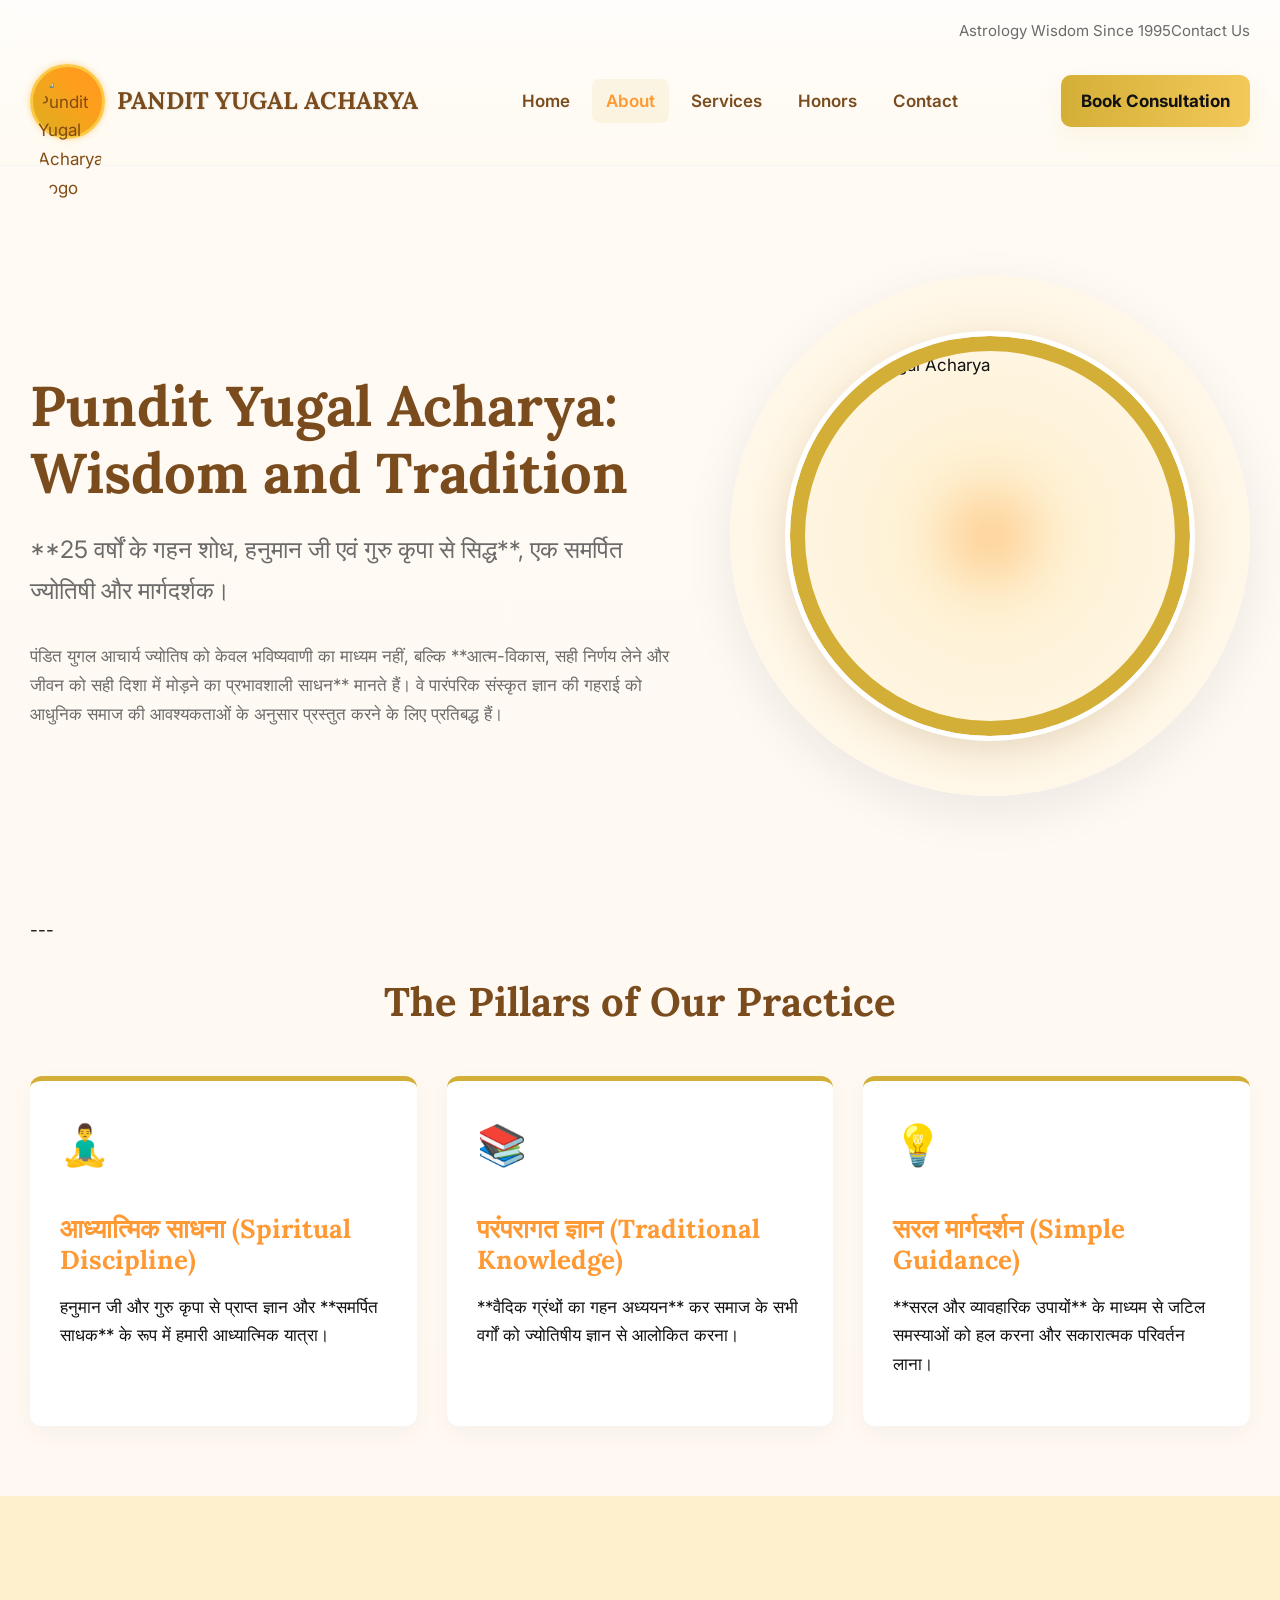
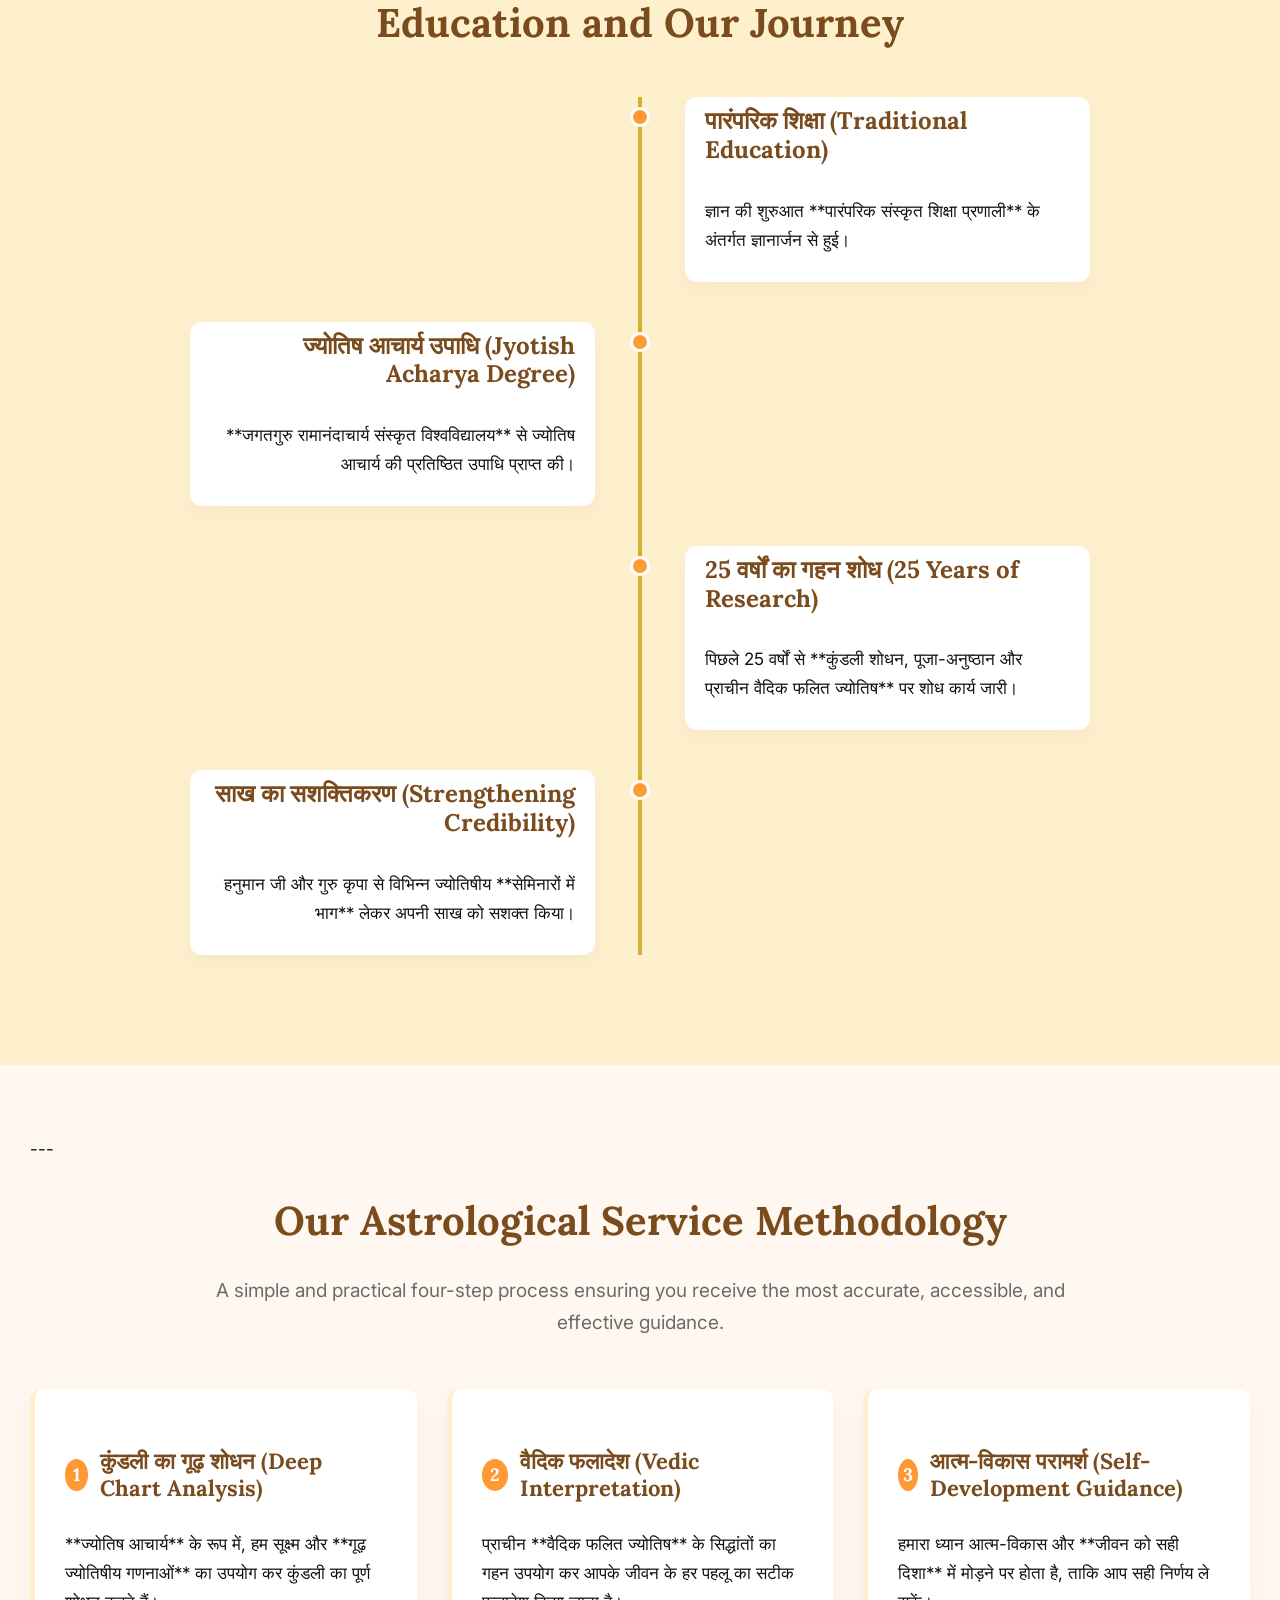
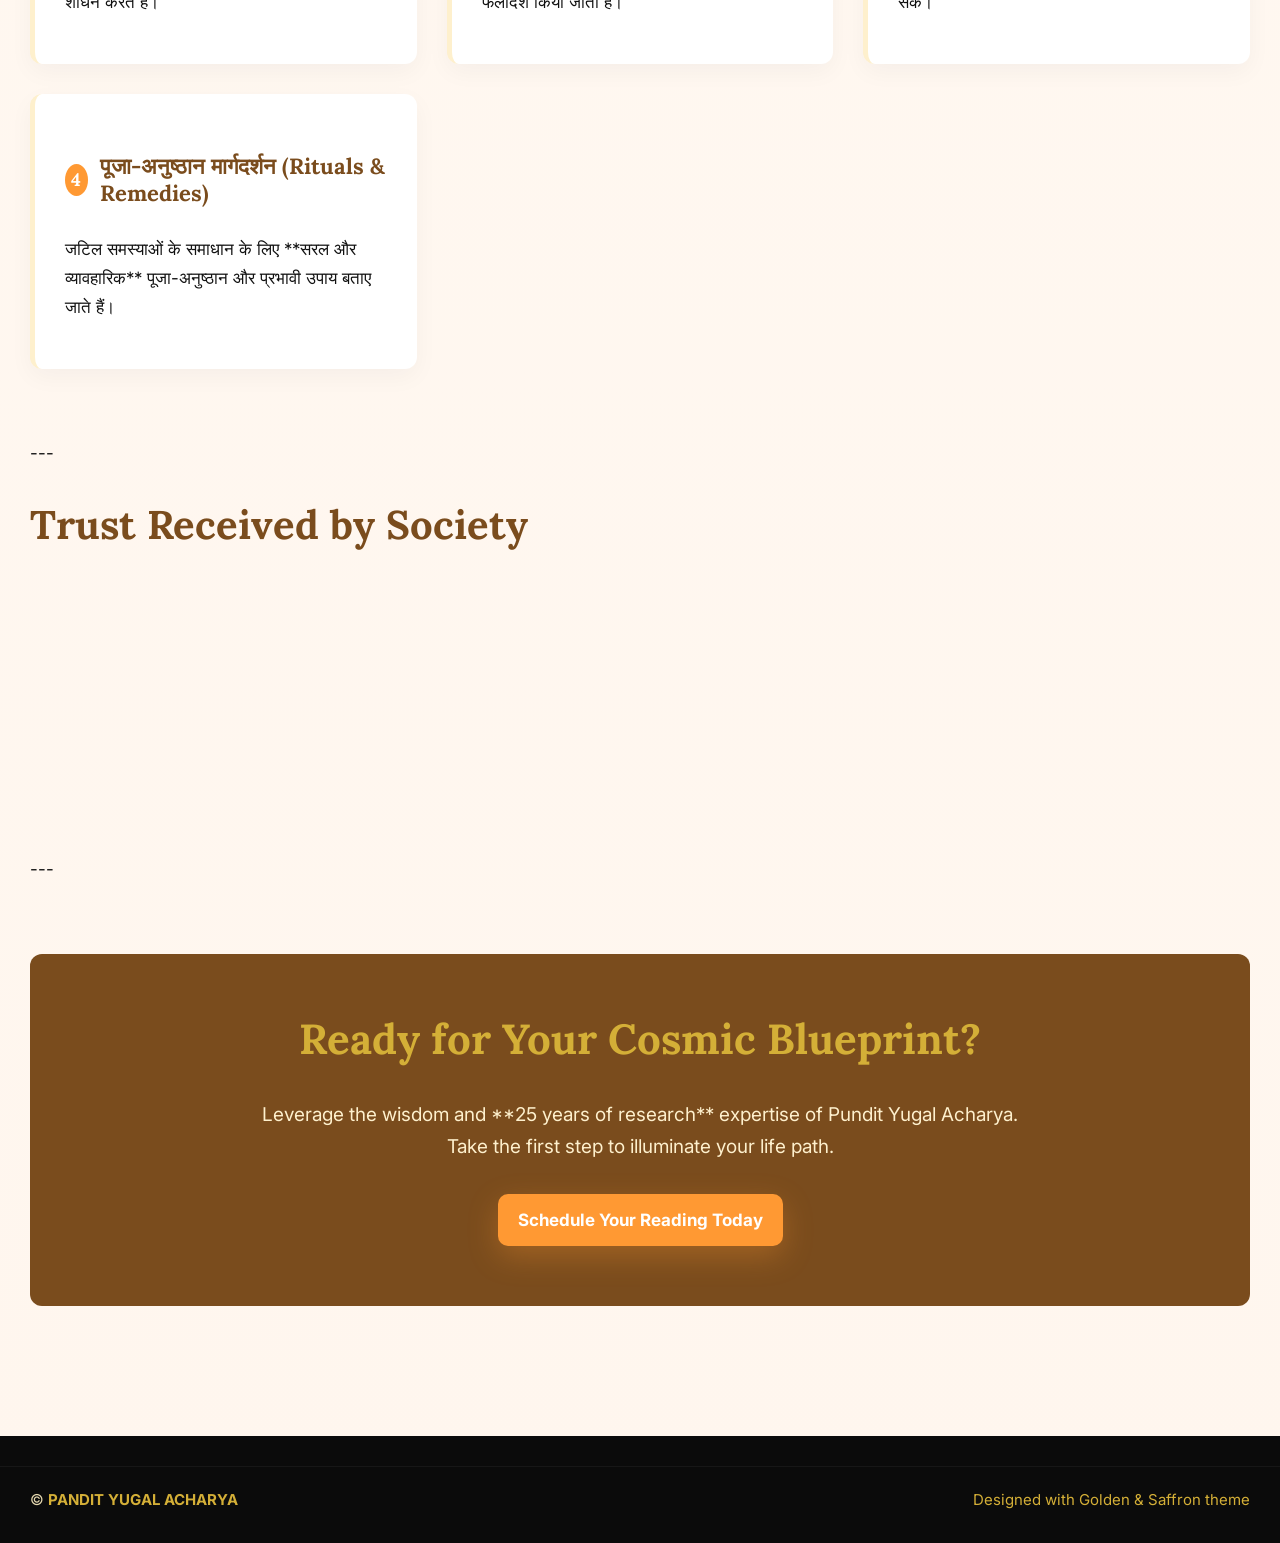
==== about.html @ f46734f4 "Update about.html" ====
<!DOCTYPE html>
<html lang="en">

  <head>
    <meta charset="UTF-8">
    <title>About</title>
    <link rel="stylesheet" href="./style.css">

  </head>
    
  <body>
  <!DOCTYPE html>
<html lang="en">
<head>
    <meta charset="UTF-8">
    <meta name="viewport" content="width=device-width, initial-scale=1.0">
    <title>Pandit Yugal Acharya: Wisdom and Tradition - PANDIT YUGAL ACHARYA</title>
    <link href="https://fonts.googleapis.com/css?family=Inter:400,600,700|Lora:400,700&display=swap" rel="stylesheet">
    <link href="https://unpkg.com/aos@2.3.1/dist/aos.css" rel="stylesheet" />
    <style>
        /* =========================
        Theme variables (Golden + Saffron) - UPDATED FOR MAXIMUM WIDTH
        ========================= */
        :root {
            --saffron: #ff9933;
            --gold: #d4af37;
            --gold-2: #f3c95a;
            --bg: #fffaf4;
            --card: #fff;
            --muted: #6b6b6b;
            --accent-dark: #7a4c1d;
            --accent-light: #fef0cd;
            --maxw: 1500px;
            --radius: 12px;
            --shadow-light: 0 8px 25px rgba(16, 24, 40, 0.04);
            --shadow-medium: 0 16px 50px rgba(16, 24, 40, 0.08);
            /* Added for consistent logo styling */
            --shadow-celestial-initial: 0 0 5px rgba(255, 153, 51, 0.3), 0 0 10px rgba(212, 175, 55, 0.2);
            --shadow-celestial-hover: 0 0 15px var(--gold-2), 0 0 30px var(--saffron);
        }

        /* Base Styles (Simplified for this snippet) */
        * { box-sizing: border-box; }
        body {
            margin: 0;
            font-family: 'Inter', system-ui, -apple-system, "Segoe UI", Roboto, "Helvetica Neue", Arial;
            background: linear-gradient(180deg, var(--bg), #fff6ee);
            color: #111;
            line-height: 1.7; 
            font-size: 17px; 
            -webkit-font-smoothing: antialiased;
            -moz-osx-font-smoothing: grayscale;
        }
        h1, h2, h3, h4, h5, h6 { font-family: 'Lora', serif; color: var(--accent-dark); line-height: 1.2; }
        .container { max-width: var(--maxw); margin: 0 auto; padding: 0 30px; }
        
        /* Header & Navigation */
        header.site-header {
            padding: 12px 0;
            border-bottom: 1px solid rgba(0, 0, 0, 0.04);
            background: linear-gradient(180deg, rgba(255, 255, 255, 0.6), rgba(255, 250, 240, 0.7));
            backdrop-filter: blur(6px);
            position: sticky;
            top: 0;
            z-index: 1000;
        }
        .topbar {
            display: flex;
            justify-content: flex-end; /* Align right for the contact link */
            font-size: 15px;
            color: var(--muted);
            padding: 6px 0;
            align-items: center;
        }
        .topbar a { color: var(--muted); text-decoration: none; }
        .nav-wrap {
            display: flex;
            justify-content: space-between;
            align-items: center;
            padding: 14px 0;
            position: relative; /* Added for mobile menu positioning */
        }
        .brand { 
            display: flex; 
            align-items: center; 
            gap: 12px; 
            text-decoration: none; 
        }
        
        /* Updated .brand to be the link container */
        .brand a { 
            display: flex; 
            align-items: center; 
            gap: 12px; 
            text-decoration: none; 
            color: var(--accent-dark);
        }

        /* Updated to target the logo inside the link */
        .brand a .logo {
            width: 75px; /* Increased size to match index.html */
            height: 75px; /* Increased size to match index.html */
            border-radius: 50%;
            object-fit: contain;
            background: linear-gradient(45deg, var(--gold), var(--saffron));
            padding: 5px;
            border: 3px solid var(--gold-2);
            box-shadow: var(--shadow-celestial-initial);
            transition: transform 0.3s ease, box-shadow 0.3s ease;
            filter: saturate(1.2);
        }
        /* New: Logo image style - Important for using an image URL */
        .brand a .logo img {
            width: 100%;
            height: 100%;
            object-fit: cover;
            border-radius: 50%; /* Make inner image circular */
        }

        /* Updated to target the heading inside the link */
        .brand a h1 { margin: 0; font-size: 24px; color: var(--accent-dark); font-weight: 700; text-shadow: 1px 1px 2px rgba(0,0,0,0.1); }
        
        nav.main-nav { display: flex; gap: 8px; align-items: center; }
        nav.main-nav a {
            padding: 8px 14px; 
            border-radius: 8px;
            color: var(--accent-dark); text-decoration: none; font-weight: 600;
            transition: background 0.2s ease;
        }
        nav.main-nav a:hover { background: rgba(212, 175, 55, 0.06); }
        nav.main-nav a[aria-current="page"] {
            background: rgba(212, 175, 55, 0.1);
            color: var(--saffron);
        }
        .btn-cta {
            background: linear-gradient(90deg, var(--gold), var(--gold-2));
            padding: 12px 20px; 
            border-radius: 10px; border: 0;
            color: #111; font-weight: 700; cursor: pointer;
            box-shadow: 0 8px 25px rgba(212, 175, 55, 0.1);
            transition: transform 0.2s ease, box-shadow 0.2s ease;
            text-decoration: none; /* Added to make CTA a link */
            display: inline-block;
        }
        .btn-cta:hover { transform: translateY(-2px); box-shadow: 0 12px 30px rgba(212, 175, 55, 0.15); }

        /* --- START OF MOBILE MENU CSS --- */
        .menu-toggle {
            display: none; /* Hidden by default on desktop */
            background: transparent;
            border: none;
            color: var(--accent-dark);
            font-size: 30px;
            cursor: pointer;
            padding: 8px;
            line-height: 1;
            margin-left: 15px;
        }
        /* --- END OF MOBILE MENU CSS --- */

        /* Main Content Area */
        main { padding: 60px 0; }
        section { margin-bottom: 70px; }

        /* Hero Banner */
        .hero-about {
            display: grid;
            grid-template-columns: 1fr 520px; 
            gap: 50px; 
            align-items: center;
            padding: 50px 0;
        }
        .hero-about h1 { font-size: 56px; margin-bottom: 20px; } 
        .hero-about .lead { font-size: 24px; color: var(--muted); margin-bottom: 30px; } 
        .hero-about p { color: var(--muted); }

        /* Cosmic Tree Graphic */
        .cosmic-tree-wrap {
            width: 520px; height: 520px; 
            display: flex; align-items: center; justify-content: center;
            background: radial-gradient(circle at 50% 50%, var(--accent-light) 0%, var(--bg) 100%);
            border-radius: 50%;
            box-shadow: var(--shadow-medium);
            position: relative;
            overflow: hidden;
            animation: slow-rotate 100s linear infinite;
        }

        @keyframes slow-rotate {
            from { transform: rotate(0deg); }
            to { transform: rotate(360deg); }
        }

        .cosmic-tree-inner-glow {
            position: absolute;
            width: 120px; height: 120px; 
            border-radius: 50%;
            background: radial-gradient(circle, var(--saffron) 0%, transparent 70%);
            filter: blur(30px); 
            opacity: 0.7;
            animation: pulse-glow 3s infinite alternate ease-in-out;
        }
        @keyframes pulse-glow {
            from { transform: scale(0.9); opacity: 0.6; }
            to { transform: scale(1.1); opacity: 0.8; }
        }

        /* ENHANCED: Image Styling for Proper Framing and Larger Size */
        .cosmic-tree-wrap .profile-img {
            /* KEY CHANGE 1: INCREASED SIZE */
            width: 400px; 
            height: 400px; 
            
            /* KEY CHANGE 2: FITTING */
            object-fit: cover; 
            object-position: top; /* Ensures the head/face is prioritized in the crop */
            
            /* ANIMATION & BORDER STYLES */
            transform: rotate(0deg); 
            transition: transform 0.5s ease;
            border-radius: 50%; 
            border: 15px solid var(--gold); 
            outline: 5px solid var(--card); 
            box-shadow: 0 10px 40px rgba(122, 76, 29, 0.2);
            z-index: 5; 
            animation: reverse-rotate 100s linear infinite; 
        }

        @keyframes reverse-rotate {
            from { transform: rotate(0deg); }
            to { transform: rotate(-360deg); }
        }
        
        .cosmic-tree-wrap .profile-img:hover {
            transform: scale(1.03) rotate(-360deg); 
            box-shadow: 0 15px 50px rgba(122, 76, 29, 0.3);
        }

        /* Remaining styles (Timeline, Testimonials, CTA, Footer, etc.) are standard */

        /* Timeline Styles (Added for completeness) */
        .timeline-section {
            background: var(--accent-light);
            padding: 70px 0;
        }
        .timeline-section h2 {
            text-align: center;
            font-size: 40px;
            margin-bottom: 50px;
        }
        .timeline-events {
            max-width: 900px;
            margin: 0 auto;
            position: relative;
        }
        .timeline-events::before {
            content: '';
            position: absolute;
            top: 0;
            bottom: 0;
            left: 50%;
            width: 4px;
            background: var(--gold);
            margin-left: -2px;
        }
        .timeline-item {
            display: flex;
            margin-bottom: 40px;
            position: relative;
        }
        .timeline-item:nth-child(odd) {
            flex-direction: row-reverse;
        }
        .timeline-marker {
            width: 20px;
            height: 20px;
            background: var(--saffron);
            border: 3px solid var(--card);
            border-radius: 50%;
            position: absolute;
            top: 10px;
            left: 50%;
            margin-left: -10px;
            z-index: 10;
        }
        .timeline-content {
            width: 45%;
            padding: 10px 20px;
            background: var(--card);
            border-radius: var(--radius);
            box-shadow: var(--shadow-light);
        }
        .timeline-item:nth-child(even) .timeline-content {
            margin-right: 5%;
            text-align: right;
        }
        .timeline-item:nth-child(odd) .timeline-content {
            margin-left: 5%;
            text-align: left;
        }
        .timeline-content h4 {
            color: var(--accent-dark);
            margin-top: 0;
            font-size: 24px;
        }

        /* Testimonials */
        .testimonials-grid { 
            display: grid; 
            grid-template-columns: repeat(auto-fit, minmax(300px, 1fr)); 
            gap: 30px; 
            margin-top: 40px; 
        }
        .testimonial-card { 
            background: var(--accent-light); 
            padding: 30px; 
            border-radius: var(--radius); 
            box-shadow: var(--shadow-light); 
            border-left: 5px solid var(--saffron);
        }
        .testimonial-card blockquote { 
            margin: 0; 
            font-size: 18px; 
            font-style: italic; 
            color: var(--accent-dark); 
        }
        .testimonial-card .author { 
            display: block; 
            margin-top: 15px; 
            font-weight: 700; 
            color: var(--gold); 
        }

        /* CTA Section */
        .cta-section {
            background: var(--accent-dark);
            color: #fff;
            padding: 60px;
            border-radius: var(--radius);
            text-align: center;
            margin-top: 70px;
            margin-bottom: 70px;
        }
        .cta-section h2 {
            color: var(--gold);
            font-size: 42px;
            margin-top: 0;
        }
        .cta-section p {
            max-width: 800px;
            margin: 0 auto 30px;
            font-size: 19px;
            color: #fef0cd;
        }
        .cta-section .btn-cta {
            background: var(--saffron);
            color: white;
            box-shadow: 0 10px 30px rgba(255, 153, 51, 0.3);
        }
        
        /* Footer - CONSISTENT */
        footer {
            padding: 30px 0; 
            background: #0b0b0b;
            color: #e6d9b0;
            margin-top: 0; /* Changed to 0 as main content ends with a section */
            font-size: 15px; 
        }
        footer .container {
            display: flex;
            justify-content: space-between;
            align-items: center;
            border-top: 1px solid rgba(255, 255, 255, 0.05);
            padding-top: 20px;
        }
        footer strong { color: var(--gold); }

        /* Custom Styles for Values & Methodology (Styles remain the same) */
        .value-card { background: var(--card); padding: 30px; border-radius: var(--radius); box-shadow: var(--shadow-light); border-top: 5px solid var(--gold); transition: all 0.3s ease; }
        .value-card h4 { font-size: 26px; color: var(--saffron); margin-bottom: 15px; }
        .values-grid { display: grid; grid-template-columns: repeat(auto-fit, minmax(300px, 1fr)); gap: 30px; margin-top: 40px; }
        .methodology-steps { display: grid; grid-template-columns: repeat(auto-fit, minmax(320px, 1fr)); gap: 30px; margin-top: 40px; }
        .step-card { background: var(--card); padding: 30px; border-radius: var(--radius); box-shadow: var(--shadow-light); border-left: 5px solid var(--accent-light); }
        .step-card h4 { display: flex; align-items: center; gap: 12px; font-size: 22px; }
        .step-card h4 span { background: var(--saffron); color: white; width: 32px; height: 32px; border-radius: 50%; display: flex; align-items: center; justify-content: center; font-size: 18px; font-weight: 700; }
        
        /* --- START OF MOBILE MENU STYLES --- */
        @media (max-width: 1000px) {
            /* Navigation Overrides */
            .main-nav {
                position: absolute;
                top: 100%; /* Position below the header */
                left: 0;
                width: 100%;
                flex-direction: column; /* Stack links vertically */
                align-items: center;
                background: var(--card);
                border-top: 1px solid var(--accent-light);
                box-shadow: var(--shadow-medium);
                transform: scaleY(0); /* Hidden by default */
                transform-origin: top;
                transition: transform 0.3s ease-in-out;
                padding: 10px 0;
                z-index: 999;
            }
            .main-nav.is-open {
                transform: scaleY(1); /* Visible when toggled */
            }
            .main-nav a {
                padding: 12px 20px;
                width: 90%;
                text-align: center;
            }
            .menu-toggle {
                display: block; /* Show button on mobile */
            }
            /* Hide the "Book Consultation" button in the nav-wrap on small screens since it's redundant */
            .nav-wrap > .btn-cta {
                display: none;
            }
            .brand a .logo { width: 60px; height: 60px; }
            .brand a h1 { font-size: 20px; }
            .topbar div:first-child { display: none; } /* Hide "Astrology Wisdom..." on small screens */

            /* Layout Overrides */
            .hero-about { grid-template-columns: 1fr; gap: 40px; text-align: center; }
            .cosmic-tree-wrap { width: 400px; height: 400px; margin: 0 auto; animation: none; order: -1; }
            /* Adjusted size for tablet view */
            .cosmic-tree-wrap .profile-img { 
                width: 300px; 
                height: 300px; 
                border: 10px solid var(--gold); 
                object-position: top;
                animation: none; 
            }
            /* Timeline adjustment */
            .timeline-events::before {
                left: 20px;
            }
            .timeline-marker {
                left: 20px;
                margin-left: -10px;
            }
            .timeline-item {
                flex-direction: row !important;
            }
            .timeline-item:nth-child(even) .timeline-content,
            .timeline-item:nth-child(odd) .timeline-content {
                width: calc(100% - 60px);
                margin: 0 0 0 60px;
                text-align: left;
            }
            .timeline-content h4 {
                font-size: 20px;
            }
        }
        @media (max-width: 768px) {
            .cosmic-tree-wrap { width: 350px; height: 350px; }
            /* Adjusted size for mobile view */
            .cosmic-tree-wrap .profile-img { 
                width: 250px; 
                height: 250px; 
                border: 8px solid var(--gold); 
                object-position: top;
            }
            .hero-about h1 { font-size: 40px; }
            .hero-about .lead { font-size: 20px; }
            /* Footer Responsive */
            footer .container { flex-direction: column; gap: 10px; }
        }
        /* --- END OF MOBILE MENU STYLES --- */
    </style>
</head>
<body>
    <div id="google_translate_element" style="position:fixed; top:10px; right:10px; z-index:9999;"></div>

    <script type="text/javascript">
    function googleTranslateElementInit() {
      new google.translate.TranslateElement({pageLanguage: 'en'}, 'google_translate_element');
    }
    </script>
    <script type="text/javascript" src="//translate.google.com/translate_a/element.js?cb=googleTranslateElementInit"></script>
    <header class="site-header">
        <div class="container">
            <div class="topbar">
                <div>Astrology Wisdom Since 1995</div>
                <a href="contact.html">Contact Us</a> 
            </div>
            <div class="nav-wrap">
                <div class="brand">
                    <a href="index.html"> <div class="logo">
                            <img src="https://i.ibb.co/CKnY3DVT/Astrology-Business-Logo-Gold-Accents.png" alt="Pundit Yugal Acharya Logo"> 
                        </div>
                        <h1>PANDIT YUGAL ACHARYA</h1>
                    </a>
                </div>
                <nav class="main-nav" id="main-nav">
                    <a href="index.html">Home</a>
                    <a href="about.html" aria-current="page">About</a>
                    <a href="services.html">Services</a>
                    <a href="honors.html">Honors</a>
                    <a href="contact.html">Contact</a>
                </nav>
                <a href="contact.html" class="btn-cta">Book Consultation</a>
                <button class="menu-toggle" aria-controls="main-nav" aria-expanded="false">
                    &#9776; 
                </button>
            </div>
        </div>
    </header>

    <main>
        <div class="container">

            <section class="hero-about">
                <div class="hero-content" data-aos="fade-right" data-aos-duration="1000">
                    <h1>Pundit Yugal Acharya: Wisdom and Tradition</h1>
                    <p class="lead">**25 वर्षों के गहन शोध, हनुमान जी एवं गुरु कृपा से सिद्ध**, एक समर्पित ज्योतिषी और मार्गदर्शक।</p>
                    <p>पंडित युगल आचार्य ज्योतिष को केवल भविष्यवाणी का माध्यम नहीं, बल्कि **आत्म-विकास, सही निर्णय लेने और जीवन को सही दिशा में मोड़ने का प्रभावशाली साधन** मानते हैं। वे पारंपरिक संस्कृत ज्ञान की गहराई को आधुनिक समाज की आवश्यकताओं के अनुसार प्रस्तुत करने के लिए प्रतिबद्ध हैं।</p>
                </div>
                <div class="cosmic-tree-wrap" data-aos="zoom-in" data-aos-delay="300" data-aos-duration="1200">
                    <div class="cosmic-tree-inner-glow"></div>
                    
                    <img src="https://i.ibb.co/LDF0tmGw/IMG-5009.jpg" alt="Pundit Yugal Acharya" class="profile-img">
                </div>
            </section>

            ---

            <section>
                <h2 style="text-align:center; font-size:40px; margin-bottom:50px;" data-aos="fade-up">The Pillars of Our Practice</h2>
                <div class="values-grid">
                    <div class="value-card" data-aos="fade-up" data-aos-delay="100">
                        <div style="font-size:40px; color:var(--saffron);">🧘‍♂️</div>
                        <h4>आध्यात्मिक साधना (Spiritual Discipline)</h4>
                        <p>हनुमान जी और गुरु कृपा से प्राप्त ज्ञान और **समर्पित साधक** के रूप में हमारी आध्यात्मिक यात्रा।</p>
                    </div>
                    <div class="value-card" data-aos="fade-up" data-aos-delay="200">
                        <div style="font-size:40px; color:var(--saffron);">📚</div>
                        <h4>परंपरागत ज्ञान (Traditional Knowledge)</h4>
                        <p>**वैदिक ग्रंथों का गहन अध्ययन** कर समाज के सभी वर्गों को ज्योतिषीय ज्ञान से आलोकित करना।</p>
                    </div>
                    <div class="value-card" data-aos="fade-up" data-aos-delay="300">
                        <div style="font-size:40px; color:var(--saffron);">💡</div>
                        <h4>सरल मार्गदर्शन (Simple Guidance)</h4>
                        <p>**सरल और व्यावहारिक उपायों** के माध्यम से जटिल समस्याओं को हल करना और सकारात्मक परिवर्तन लाना।</p>
                    </div>
                </div>
            </section>
        </div>

        <section class="timeline-section">
            <div class="container">
                <h2 data-aos="fade-up">Education and Our Journey</h2>
                <div class="timeline-events">
                    
                    <div class="timeline-item" data-aos="fade-left">
                        <div class="timeline-marker"></div>
                        <div class="timeline-content">
                            <h4>पारंपरिक शिक्षा (Traditional Education)</h4>
                            <p>ज्ञान की शुरुआत **पारंपरिक संस्कृत शिक्षा प्रणाली** के अंतर्गत ज्ञानार्जन से हुई।</p>
                        </div>
                    </div>
                    
                    <div class="timeline-item" data-aos="fade-right">
                        <div class="timeline-marker"></div>
                        <div class="timeline-content">
                            <h4>ज्योतिष आचार्य उपाधि (Jyotish Acharya Degree)</h4>
                            <p>**जगतगुरु रामानंदाचार्य संस्कृत विश्वविद्यालय** से ज्योतिष आचार्य की प्रतिष्ठित उपाधि प्राप्त की।</p>
                        </div>
                    </div>
                    
                    <div class="timeline-item" data-aos="fade-left">
                        <div class="timeline-marker"></div>
                        <div class="timeline-content">
                            <h4>25 वर्षों का गहन शोध (25 Years of Research)</h4>
                            <p>पिछले 25 वर्षों से **कुंडली शोधन, पूजा-अनुष्ठान और प्राचीन वैदिक फलित ज्योतिष** पर शोध कार्य जारी।</p>
                        </div>
                    </div>

                    <div class="timeline-item" data-aos="fade-right">
                        <div class="timeline-marker"></div>
                        <div class="timeline-content">
                            <h4>साख का सशक्तिकरण (Strengthening Credibility)</h4>
                            <p>हनुमान जी और गुरु कृपा से विभिन्न ज्योतिषीय **सेमिनारों में भाग** लेकर अपनी साख को सशक्त किया।</p>
                        </div>
                    </div>
                </div>
            </div>
        </section>

        <div class="container">
            
            ---

            <section>
                <h2 style="text-align:center; font-size:40px; margin-bottom:30px;" data-aos="fade-up">Our Astrological Service Methodology</h2>
                <p style="text-align:center; color:var(--muted); max-width: 900px; margin: 0 auto 50px; font-size: 19px;" data-aos="fade-up" data-aos-delay="100">A simple and practical four-step process ensuring you receive the most accurate, accessible, and effective guidance.</p>
                <div class="methodology-steps">
                    <div class="step-card" data-aos="zoom-in-up" data-aos-delay="200">
                        <h4><span>1</span> कुंडली का गूढ़ शोधन (Deep Chart Analysis)</h4>
                        <p>**ज्योतिष आचार्य** के रूप में, हम सूक्ष्म और **गूढ़ ज्योतिषीय गणनाओं** का उपयोग कर कुंडली का पूर्ण शोधन करते हैं।</p>
                    </div>
                    <div class="step-card" data-aos="zoom-in-up" data-aos-delay="300">
                        <h4><span>2</span> वैदिक फलादेश (Vedic Interpretation)</h4>
                        <p>प्राचीन **वैदिक फलित ज्योतिष** के सिद्धांतों का गहन उपयोग कर आपके जीवन के हर पहलू का सटीक फलादेश किया जाता है।</p>
                    </div>
                    <div class="step-card" data-aos="zoom-in-up" data-aos-delay="400">
                        <h4><span>3</span> आत्म-विकास परामर्श (Self-Development Guidance)</h4>
                        <p>हमारा ध्यान आत्म-विकास और **जीवन को सही दिशा** में मोड़ने पर होता है, ताकि आप सही निर्णय ले सकें।</p>
                    </div>
                    <div class="step-card" data-aos="zoom-in-up" data-aos-delay="500">
                        <h4><span>4</span> पूजा-अनुष्ठान मार्गदर्शन (Rituals & Remedies)</h4>
                        <p>जटिल समस्याओं के समाधान के लिए **सरल और व्यावहारिक** पूजा-अनुष्ठान और प्रभावी उपाय बताए जाते हैं।</p>
                    </div>
                </div>
            </section>
            
            ---
            
            <section>
                <h2 style="font-size:40px;" data-aos="fade-up">Trust Received by Society</h2>
                <div class="testimonials-grid">
                    <div class="testimonial-card" data-aos="flip-up" data-aos-delay="100">
                        <blockquote>"आचार्य जी की सहज भाषा और स्पष्ट विचारधारा से मुझे अपने जीवन की दिशा मिली। मैं उन्हें एक मार्गदर्शक के रूप में देखती हूँ।"</blockquote>
                        <span class="author">— Priya K.</span>
                    </div>
                    <div class="testimonial-card" data-aos="flip-up" data-aos-delay="200">
                        <blockquote>"कुंडली शोधन की उनकी विशेषज्ञता अतुलनीय है। उन्होंने सरल उपायों से मेरी सबसे जटिल समस्या को हल कर दिया।"</blockquote>
                        <span class="author">— Rahul S.</span>
                    </div>
                    <div class="testimonial-card" data-aos="flip-up" data-aos-delay="300">
                        <blockquote>"ज्योतिष को आत्म-विकास का साधन मानने का उनका दृष्टिकोण अद्भुत है। मुझे सही करियर निर्णय लेने में मदद मिली।"</blockquote>
                        <span class="author">— Sarika L.</span>
                    </div>
                </div>
            </section>

            ---

            <section class="cta-section" data-aos="zoom-out" data-aos-duration="1000">
                <h2>Ready for Your Cosmic Blueprint?</h2>
                <p>Leverage the wisdom and **25 years of research** expertise of Pundit Yugal Acharya. Take the first step to illuminate your life path.</p>
                <a href="contact.html" class="btn-cta">Schedule Your Reading Today</a>
            </section>
        </div>
    </main>

    <footer>
        <div class="container">
            <div>&copy; <strong>PANDIT YUGAL ACHARYA</strong></div>
            <div style="color:var(--gold)">Designed with Golden & Saffron theme</div>
        </div>
    </footer>
    
    <script src="https://unpkg.com/aos@2.3.1/dist/aos.js"></script>
    <script>
        // Initialize AOS with settings for continuous animation on scroll
        AOS.init({
            once: false, 	 // Animations will re-fire on every scroll
            duration: 800,	// Animation duration in milliseconds
            delay: 50,	 	// Delay before animation starts
        });
        
        // --- MOBILE MENU FIX JAVASCRIPT ---
        const menuToggle = document.querySelector('.menu-toggle');
        const mainNav = document.getElementById('main-nav'); 

        if (menuToggle && mainNav) {
            menuToggle.addEventListener('click', () => {
                const isExpanded = menuToggle.getAttribute('aria-expanded') === 'true' || false;
                
                // Toggle the visual state
                mainNav.classList.toggle('is-open'); 
                
                // Update the accessibility state
                menuToggle.setAttribute('aria-expanded', !isExpanded);
            });
        }
        // --- END OF MOBILE MENU FIX JAVASCRIPT ---
    </script>
</body>
</html>
    
  </body>
  
</html>
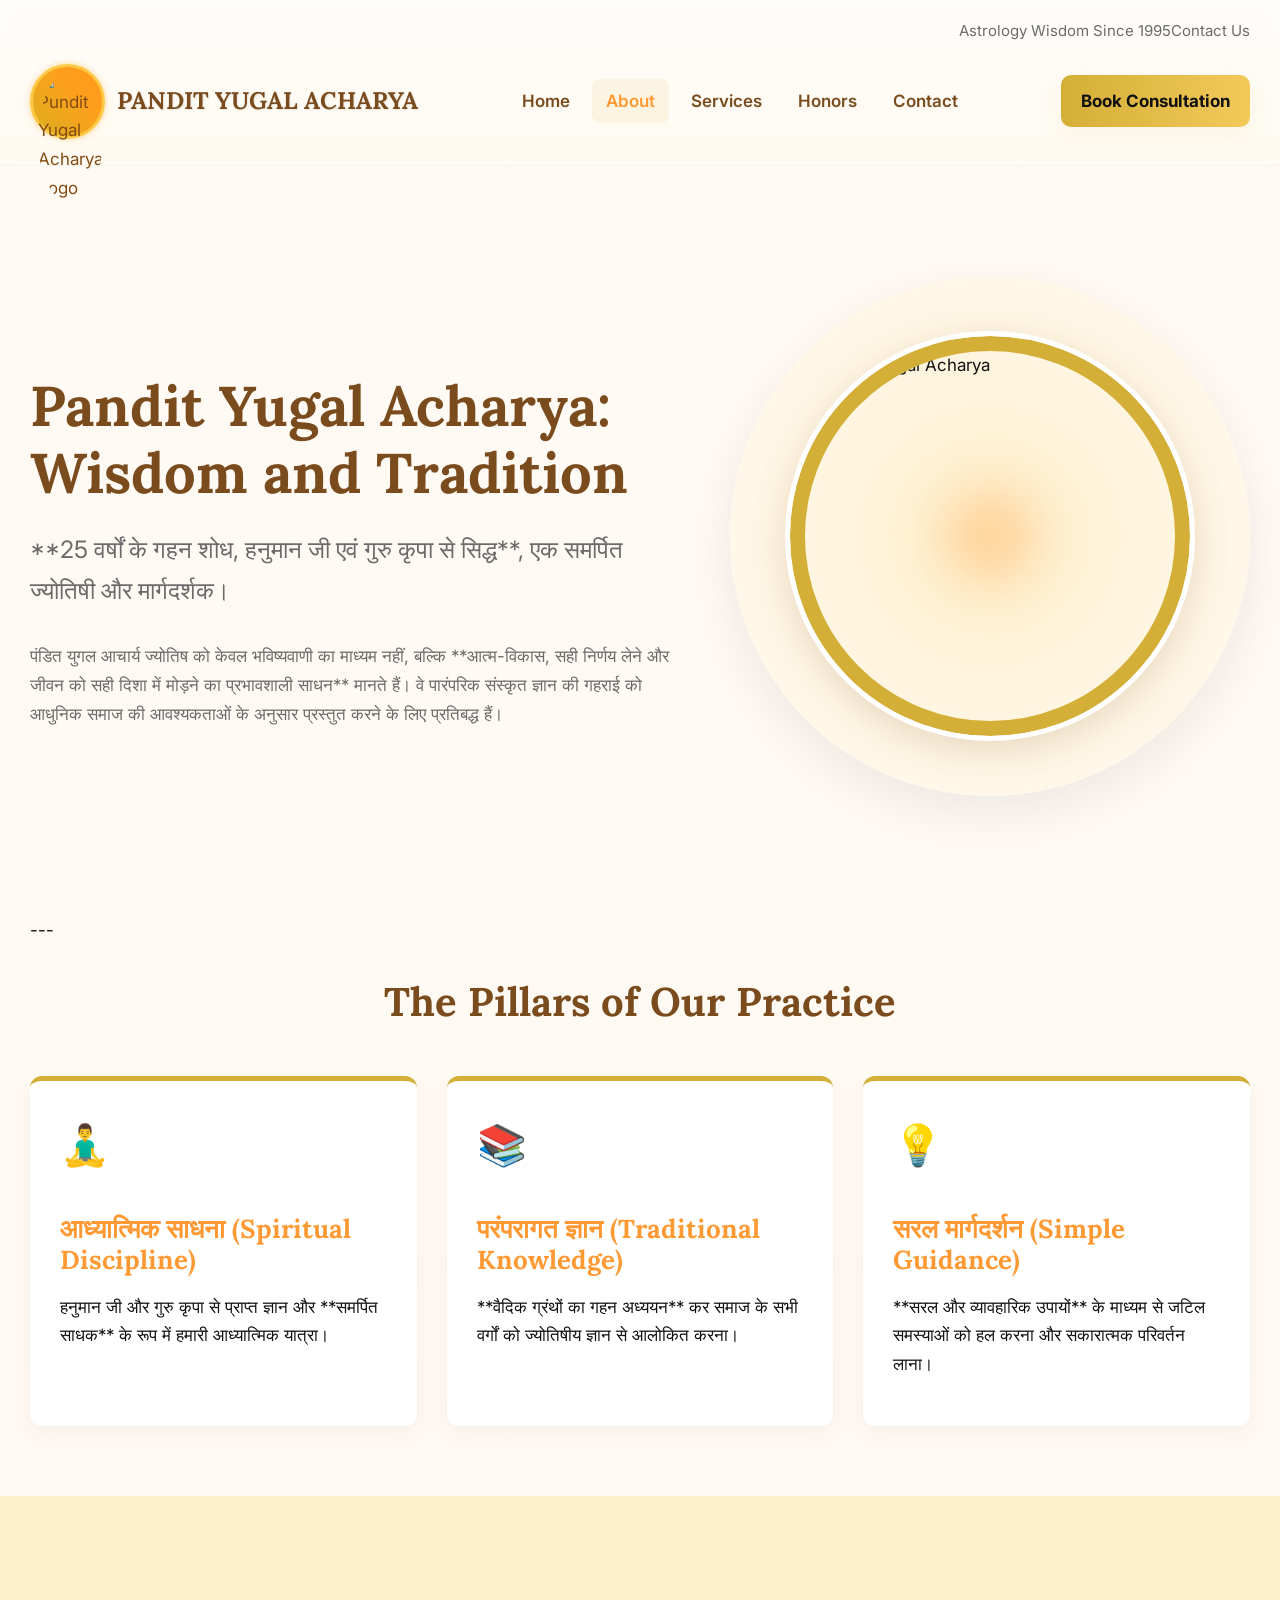
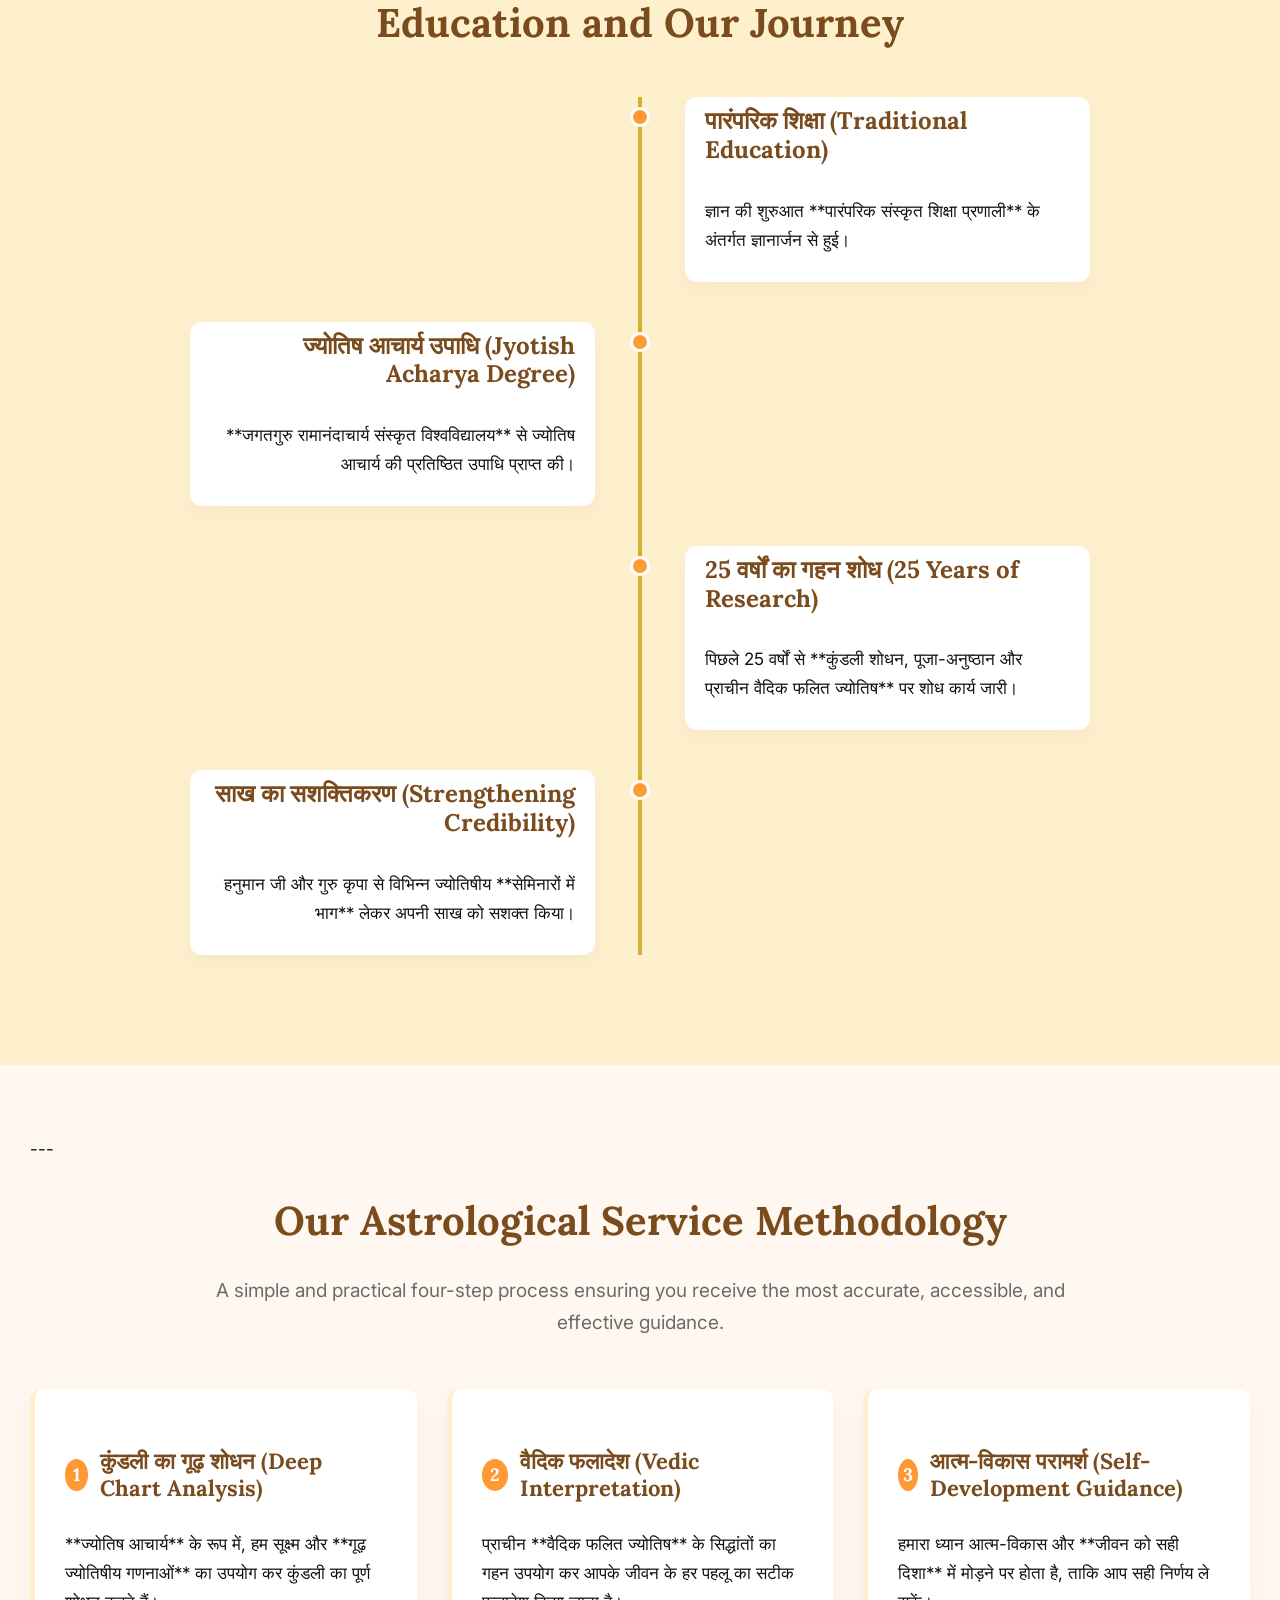
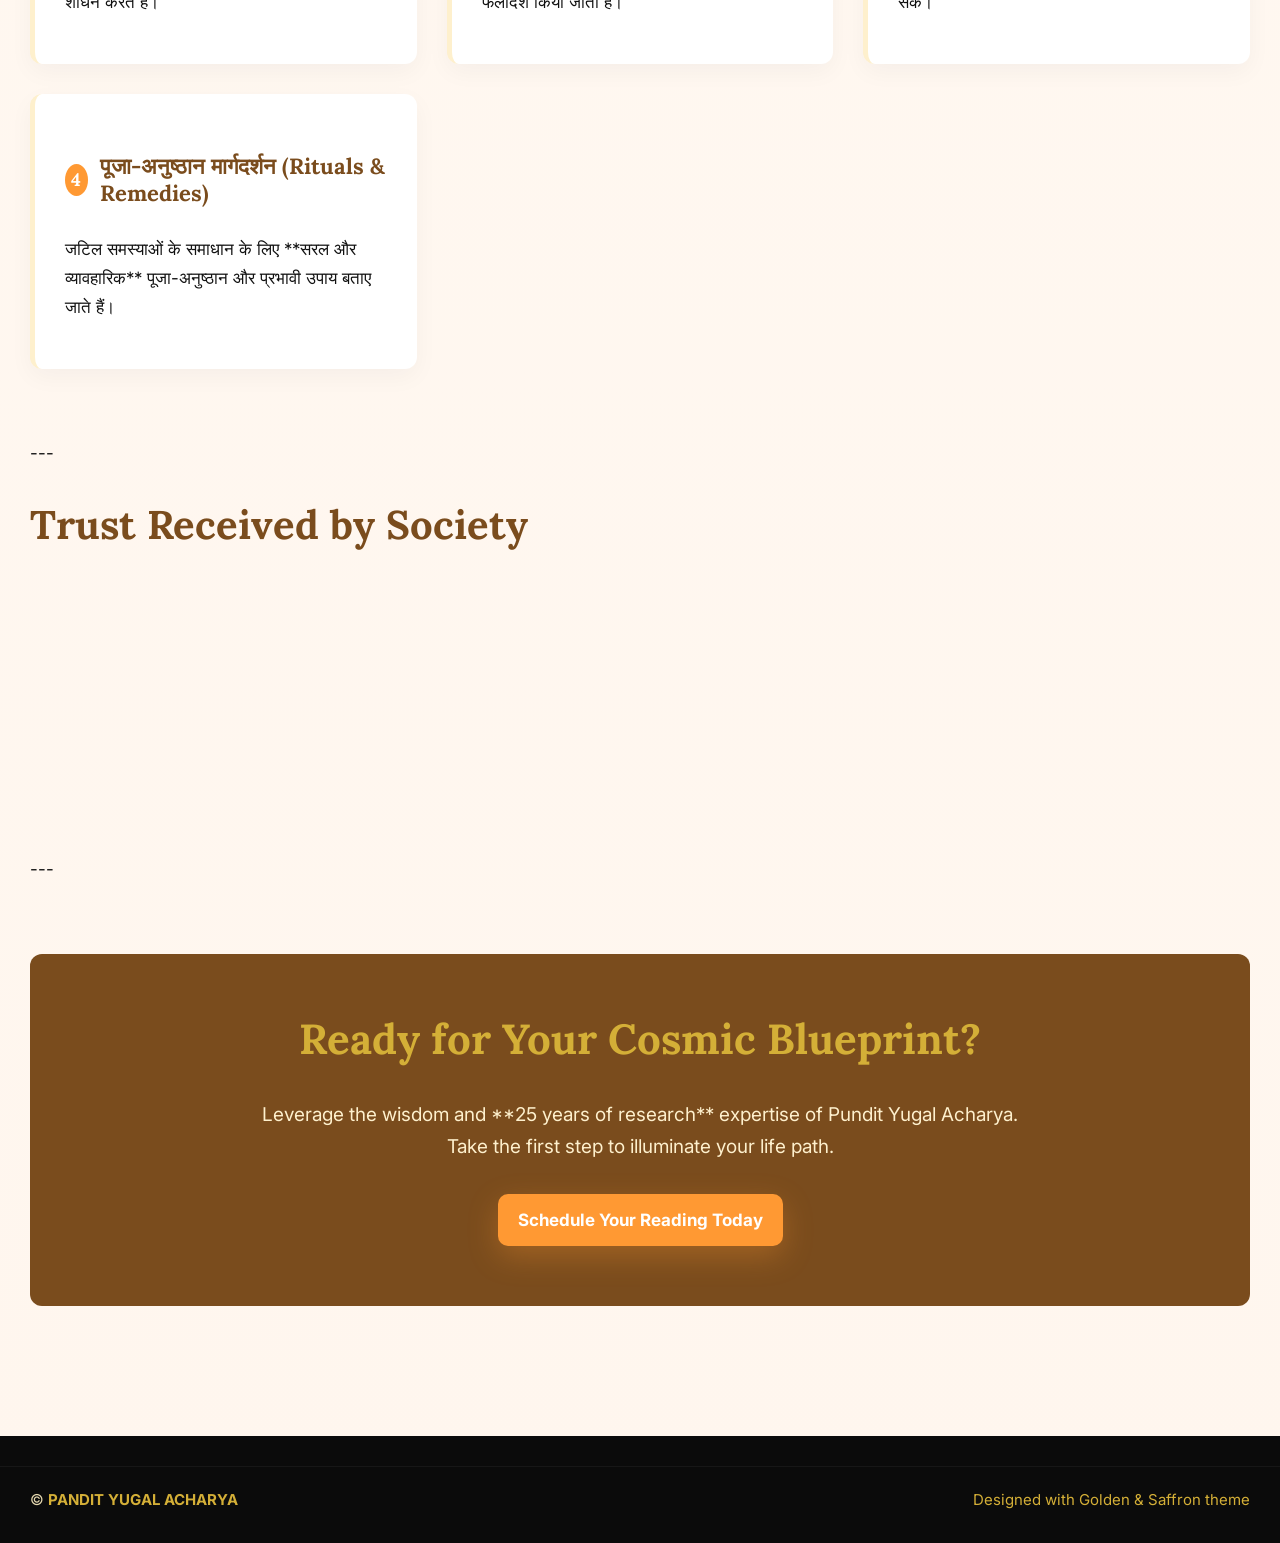
==== commit 688559f8: "Update about.html" ====
--- a/about.html
+++ b/about.html
@@ -514,7 +514,7 @@
 
             <section class="hero-about">
                 <div class="hero-content" data-aos="fade-right" data-aos-duration="1000">
-                    <h1>Pundit Yugal Acharya: Wisdom and Tradition</h1>
+                    <h1>Pandit Yugal Acharya: Wisdom and Tradition</h1>
                     <p class="lead">**25 वर्षों के गहन शोध, हनुमान जी एवं गुरु कृपा से सिद्ध**, एक समर्पित ज्योतिषी और मार्गदर्शक।</p>
                     <p>पंडित युगल आचार्य ज्योतिष को केवल भविष्यवाणी का माध्यम नहीं, बल्कि **आत्म-विकास, सही निर्णय लेने और जीवन को सही दिशा में मोड़ने का प्रभावशाली साधन** मानते हैं। वे पारंपरिक संस्कृत ज्ञान की गहराई को आधुनिक समाज की आवश्यकताओं के अनुसार प्रस्तुत करने के लिए प्रतिबद्ध हैं।</p>
                 </div>
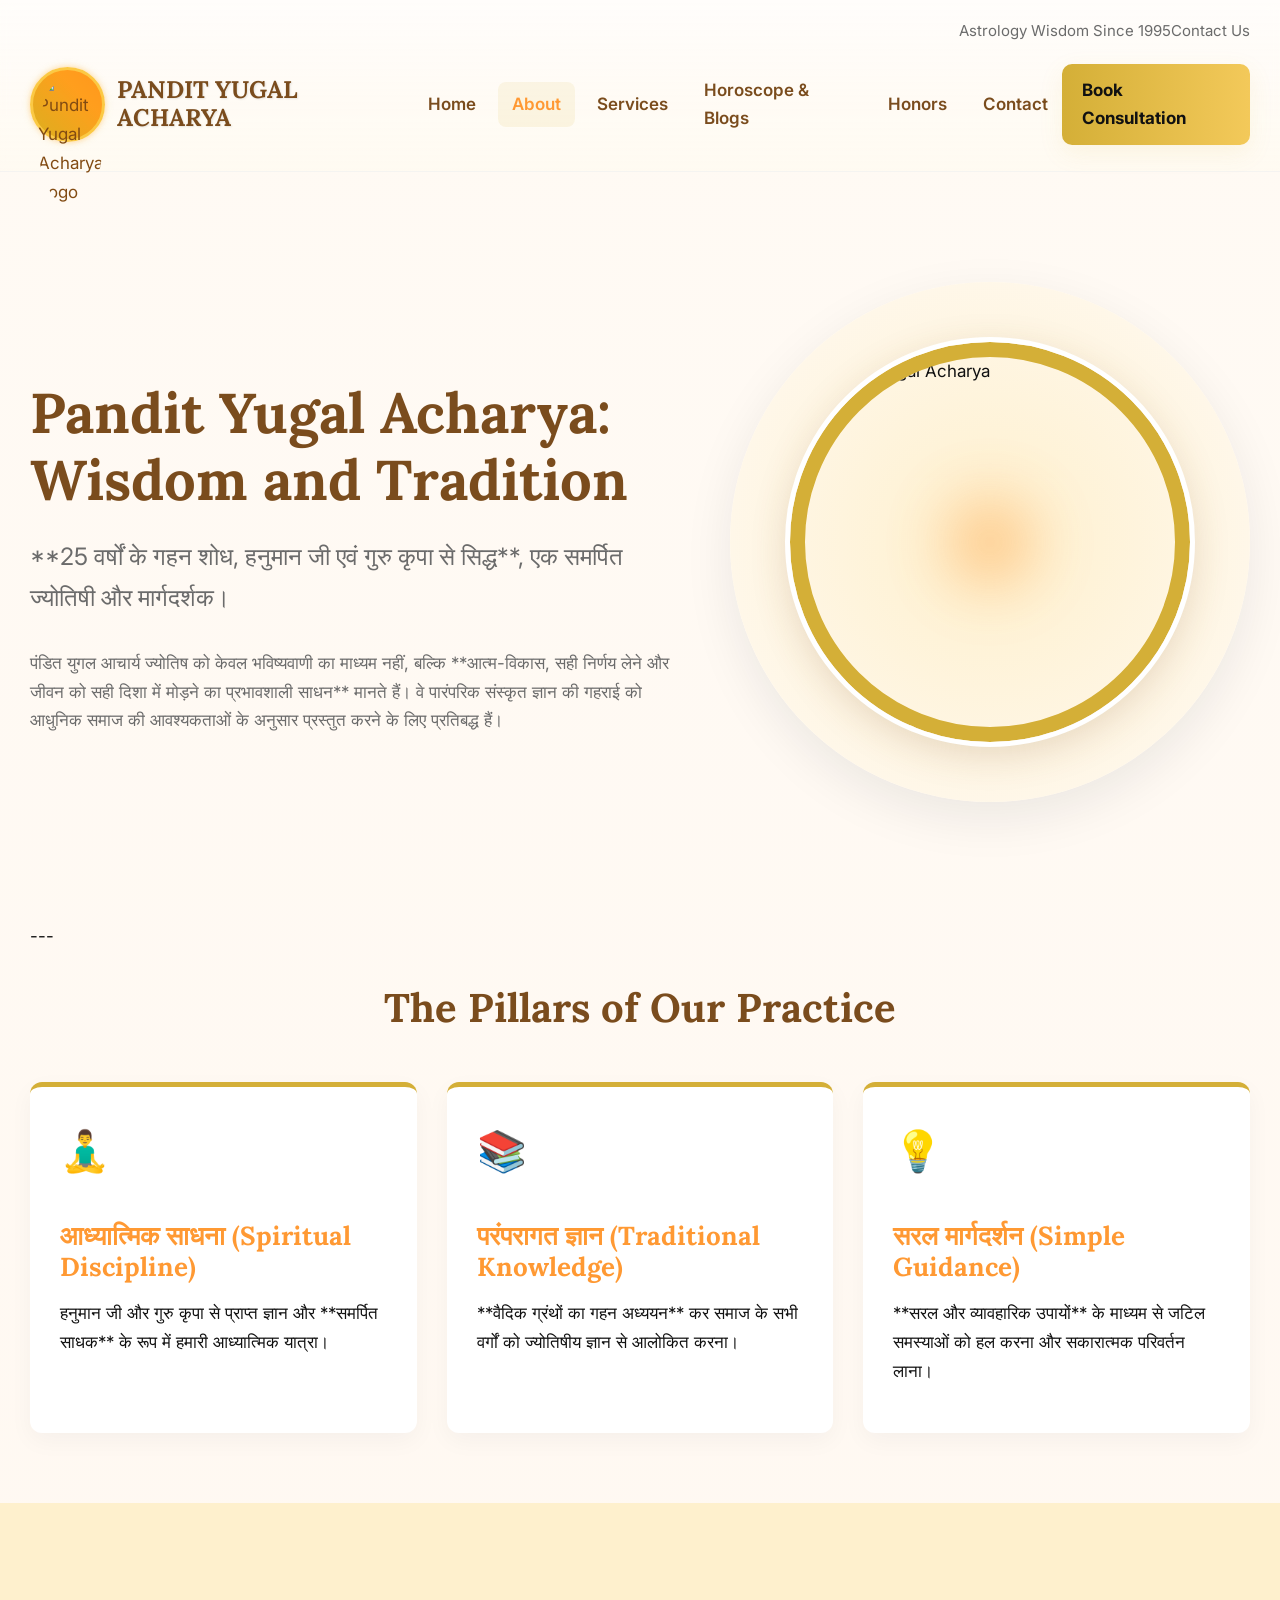
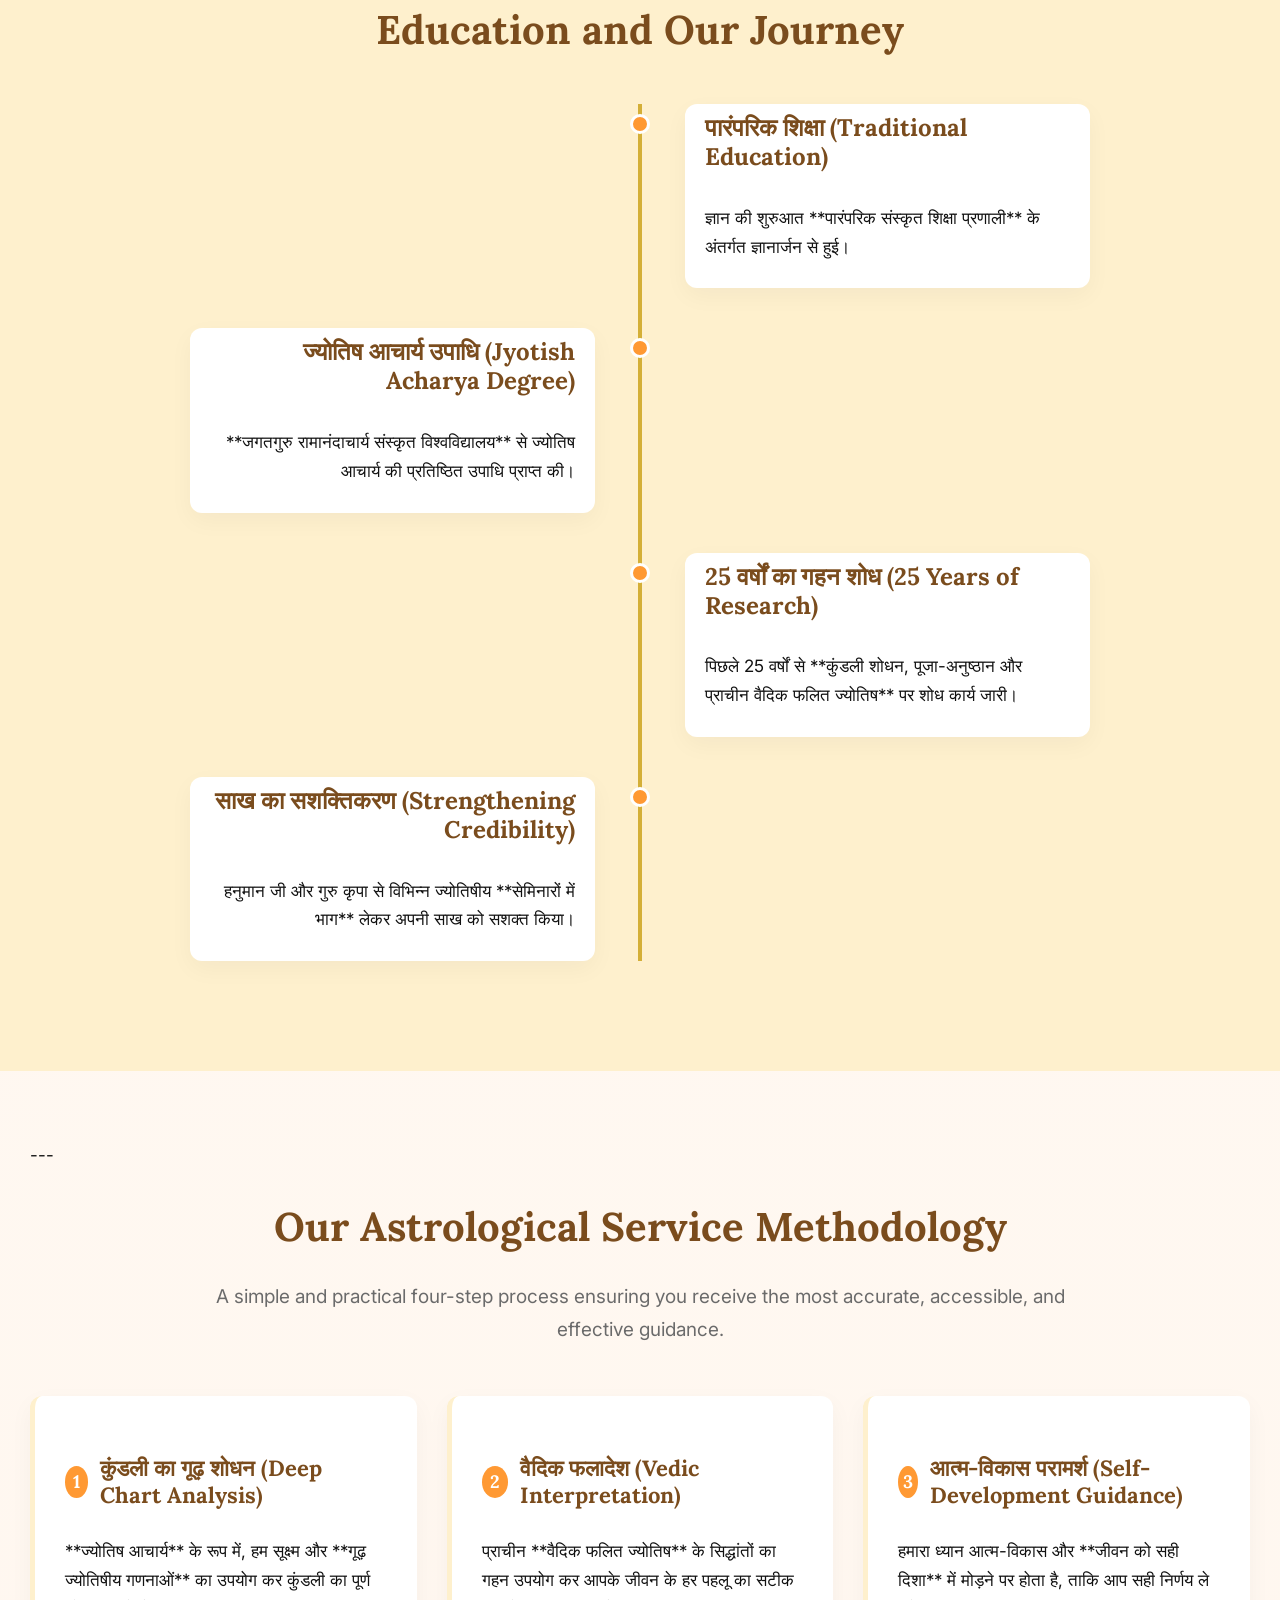
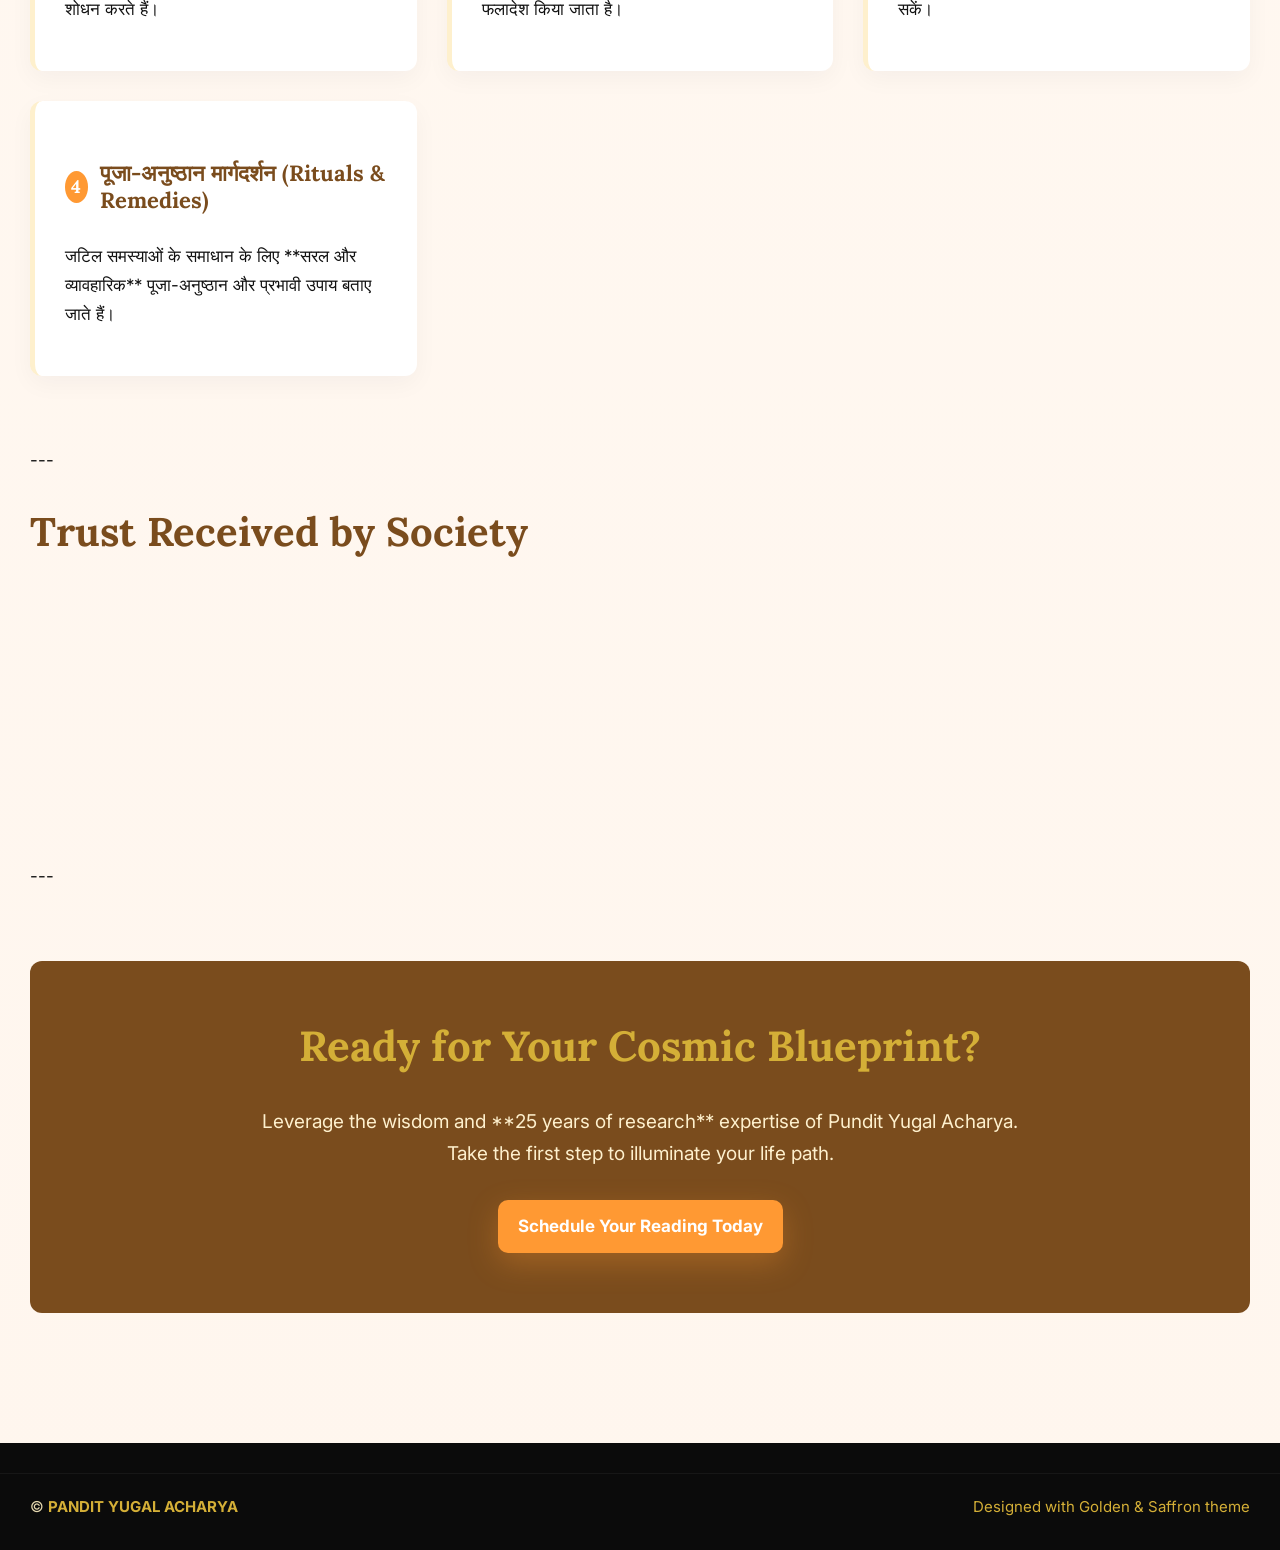
==== commit e147f023: "Update about.html" ====
--- a/about.html
+++ b/about.html
@@ -498,6 +498,7 @@
                     <a href="index.html">Home</a>
                     <a href="about.html" aria-current="page">About</a>
                     <a href="services.html">Services</a>
+                  <a href="Horoscope&Blogs.html">Horoscope & Blogs</a>
                     <a href="honors.html">Honors</a>
                     <a href="contact.html">Contact</a>
                 </nav>
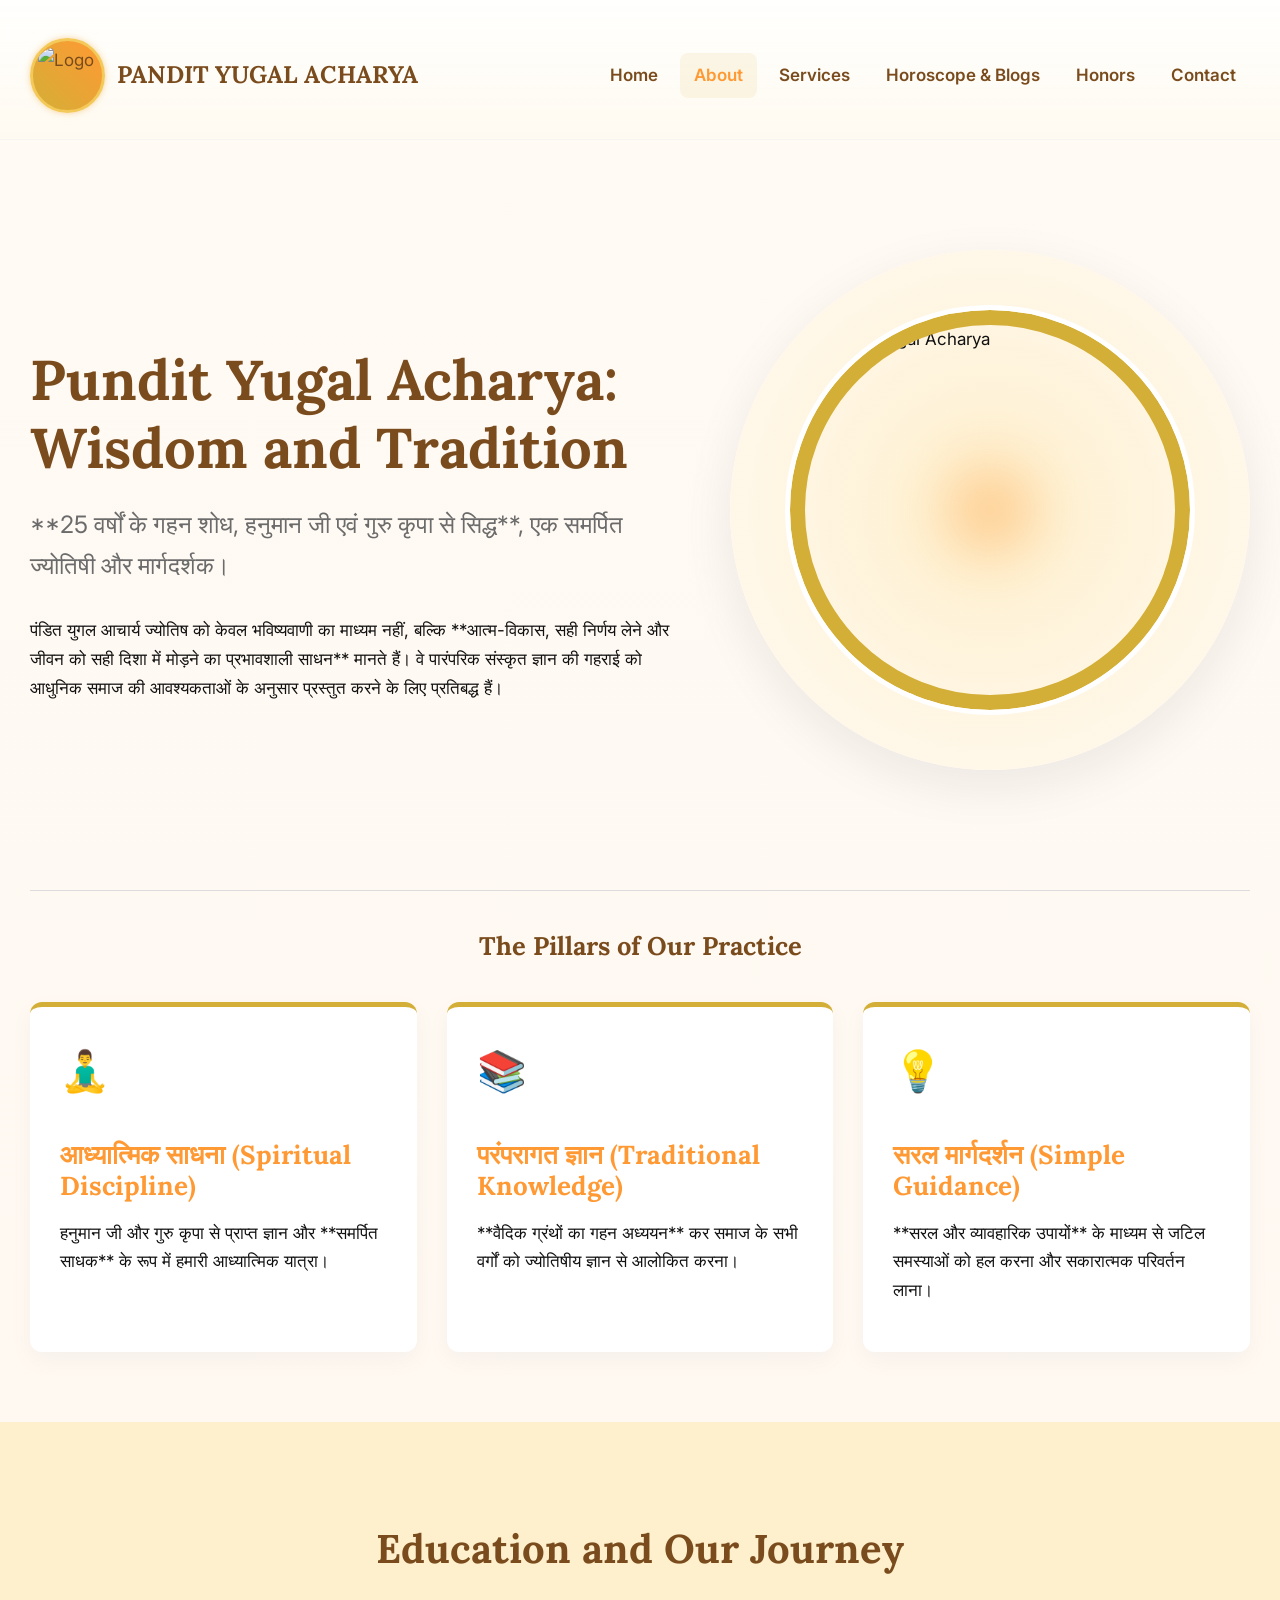
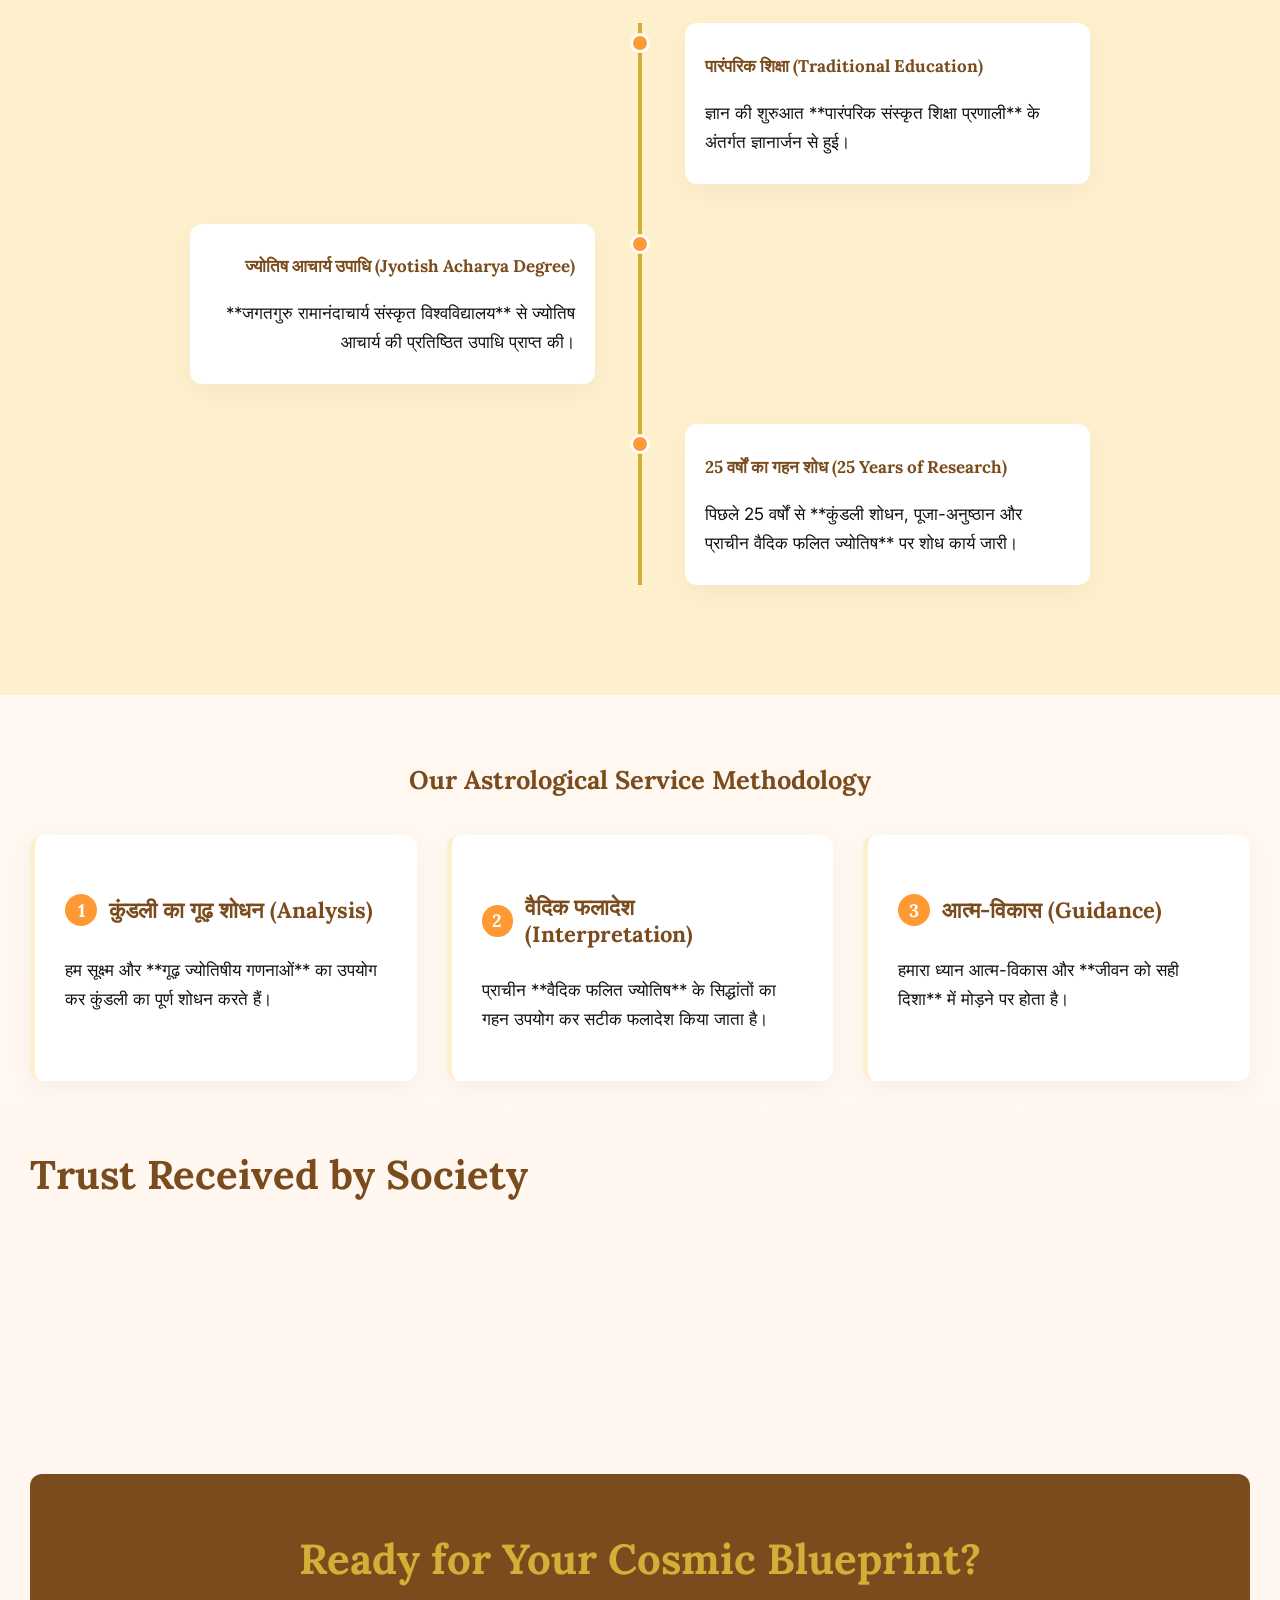
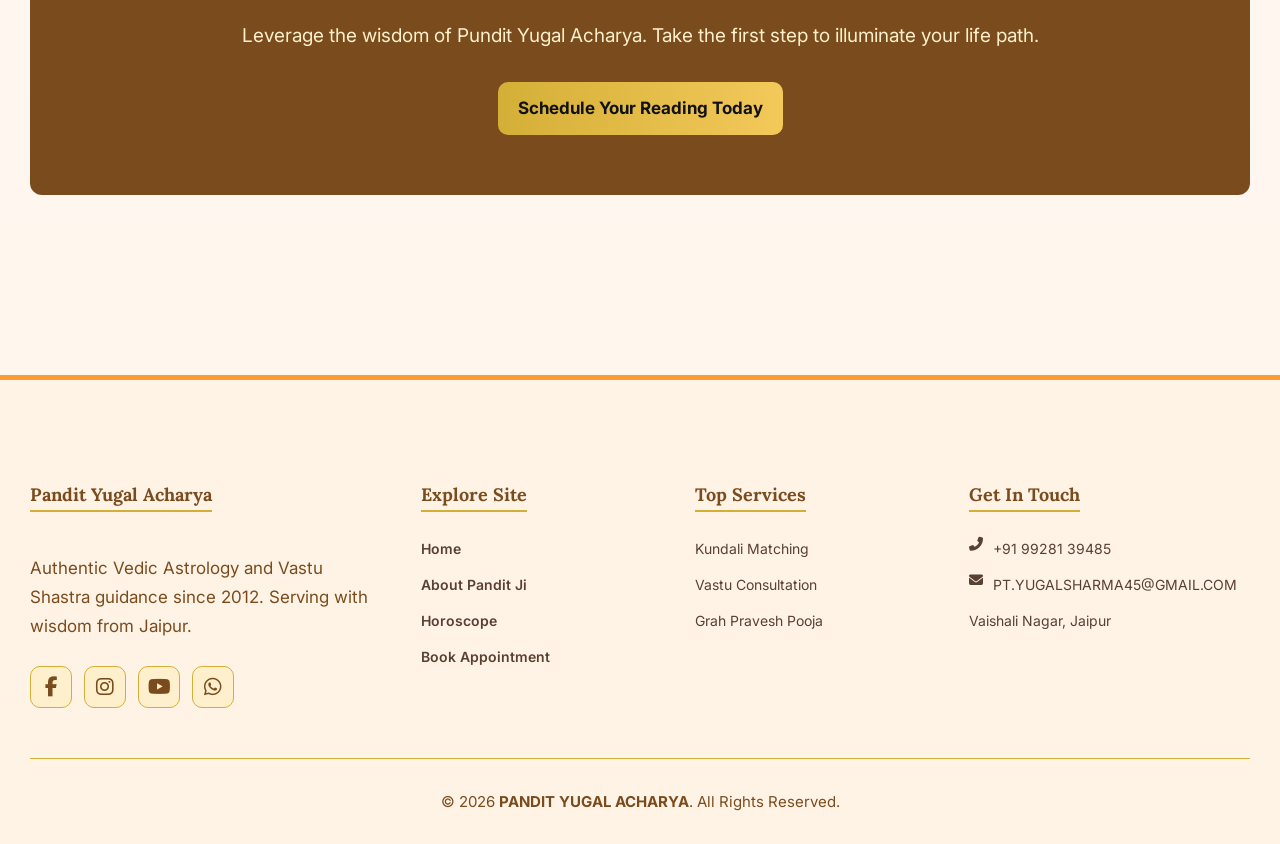
==== commit b2c857b3: "Update about.html" ====
--- a/about.html
+++ b/about.html
@@ -1,535 +1,176 @@
 <!DOCTYPE html>
-<html lang="en">
-
-  <head>
-    <meta charset="UTF-8">
-    <title>About</title>
-    <link rel="stylesheet" href="./style.css">
-
-  </head>
-    
-  <body>
-  <!DOCTYPE html>
 <html lang="en">
 <head>
     <meta charset="UTF-8">
     <meta name="viewport" content="width=device-width, initial-scale=1.0">
-    <title>Pandit Yugal Acharya: Wisdom and Tradition - PANDIT YUGAL ACHARYA</title>
+    <title>Pundit Yugal Acharya: Wisdom and Tradition - PANDIT YUGAL ACHARYA</title>
     <link href="https://fonts.googleapis.com/css?family=Inter:400,600,700|Lora:400,700&display=swap" rel="stylesheet">
     <link href="https://unpkg.com/aos@2.3.1/dist/aos.css" rel="stylesheet" />
+    <link rel="stylesheet" href="https://cdnjs.cloudflare.com/ajax/libs/font-awesome/6.5.2/css/all.min.css">
+    
     <style>
-        /* =========================
-        Theme variables (Golden + Saffron) - UPDATED FOR MAXIMUM WIDTH
-        ========================= */
         :root {
-            --saffron: #ff9933;
-            --gold: #d4af37;
-            --gold-2: #f3c95a;
-            --bg: #fffaf4;
-            --card: #fff;
-            --muted: #6b6b6b;
-            --accent-dark: #7a4c1d;
-            --accent-light: #fef0cd;
-            --maxw: 1500px;
-            --radius: 12px;
+            --saffron: #ff9933; --gold: #d4af37; --gold-2: #f3c95a; --bg: #fffaf4;
+            --card: #fff; --muted: #6b6b6b; --accent-dark: #7a4c1d; --accent-light: #fef0cd;
+            --maxw: 1500px; --radius: 12px;
             --shadow-light: 0 8px 25px rgba(16, 24, 40, 0.04);
             --shadow-medium: 0 16px 50px rgba(16, 24, 40, 0.08);
-            /* Added for consistent logo styling */
             --shadow-celestial-initial: 0 0 5px rgba(255, 153, 51, 0.3), 0 0 10px rgba(212, 175, 55, 0.2);
-            --shadow-celestial-hover: 0 0 15px var(--gold-2), 0 0 30px var(--saffron);
         }
 
-        /* Base Styles (Simplified for this snippet) */
         * { box-sizing: border-box; }
-        body {
-            margin: 0;
-            font-family: 'Inter', system-ui, -apple-system, "Segoe UI", Roboto, "Helvetica Neue", Arial;
-            background: linear-gradient(180deg, var(--bg), #fff6ee);
-            color: #111;
-            line-height: 1.7; 
-            font-size: 17px; 
-            -webkit-font-smoothing: antialiased;
-            -moz-osx-font-smoothing: grayscale;
-        }
+        body { margin: 0; font-family: 'Inter', sans-serif; background: linear-gradient(180deg, var(--bg), #fff6ee); color: #111; line-height: 1.7; font-size: 17px; overflow-x: hidden; }
         h1, h2, h3, h4, h5, h6 { font-family: 'Lora', serif; color: var(--accent-dark); line-height: 1.2; }
         .container { max-width: var(--maxw); margin: 0 auto; padding: 0 30px; }
         
         /* Header & Navigation */
-        header.site-header {
-            padding: 12px 0;
-            border-bottom: 1px solid rgba(0, 0, 0, 0.04);
-            background: linear-gradient(180deg, rgba(255, 255, 255, 0.6), rgba(255, 250, 240, 0.7));
-            backdrop-filter: blur(6px);
-            position: sticky;
-            top: 0;
-            z-index: 1000;
-        }
-        .topbar {
-            display: flex;
-            justify-content: flex-end; /* Align right for the contact link */
-            font-size: 15px;
-            color: var(--muted);
-            padding: 6px 0;
-            align-items: center;
-        }
-        .topbar a { color: var(--muted); text-decoration: none; }
-        .nav-wrap {
-            display: flex;
-            justify-content: space-between;
-            align-items: center;
-            padding: 14px 0;
-            position: relative; /* Added for mobile menu positioning */
-        }
-        .brand { 
-            display: flex; 
-            align-items: center; 
-            gap: 12px; 
-            text-decoration: none; 
-        }
+        header.site-header { padding: 12px 0; border-bottom: 1px solid rgba(0, 0, 0, 0.04); background: linear-gradient(180deg, rgba(255, 255, 255, 0.9), rgba(255, 250, 240, 0.95)); backdrop-filter: blur(6px); position: sticky; top: 0; z-index: 1000; }
+        .topbar { display: flex; justify-content: flex-end; font-size: 15px; color: var(--muted); padding: 6px 0; align-items: center; }
+        .topbar a { color: var(--muted); text-decoration: none; margin-left: 20px; }
+        .nav-wrap { display: flex; justify-content: space-between; align-items: center; padding: 14px 0; position: relative; }
         
-        /* Updated .brand to be the link container */
-        .brand a { 
-            display: flex; 
-            align-items: center; 
-            gap: 12px; 
-            text-decoration: none; 
-            color: var(--accent-dark);
-        }
-
-        /* Updated to target the logo inside the link */
-        .brand a .logo {
-            width: 75px; /* Increased size to match index.html */
-            height: 75px; /* Increased size to match index.html */
-            border-radius: 50%;
-            object-fit: contain;
-            background: linear-gradient(45deg, var(--gold), var(--saffron));
-            padding: 5px;
-            border: 3px solid var(--gold-2);
-            box-shadow: var(--shadow-celestial-initial);
-            transition: transform 0.3s ease, box-shadow 0.3s ease;
-            filter: saturate(1.2);
-        }
-        /* New: Logo image style - Important for using an image URL */
-        .brand a .logo img {
-            width: 100%;
-            height: 100%;
-            object-fit: cover;
-            border-radius: 50%; /* Make inner image circular */
-        }
-
-        /* Updated to target the heading inside the link */
-        .brand a h1 { margin: 0; font-size: 24px; color: var(--accent-dark); font-weight: 700; text-shadow: 1px 1px 2px rgba(0,0,0,0.1); }
-        
+        .brand a { display: flex; align-items: center; gap: 12px; text-decoration: none; color: var(--accent-dark); }
+        .brand a .logo { width: 75px; height: 75px; border-radius: 50%; background: linear-gradient(45deg, var(--gold), var(--saffron)); padding: 5px; border: 3px solid var(--gold-2); box-shadow: var(--shadow-celestial-initial); }
+        .brand a .logo img { width: 100%; height: 100%; border-radius: 50%; object-fit: cover; }
+        .brand a h1 { margin: 0; font-size: 24px; font-weight: 700; }
+
         nav.main-nav { display: flex; gap: 8px; align-items: center; }
-        nav.main-nav a {
-            padding: 8px 14px; 
-            border-radius: 8px;
-            color: var(--accent-dark); text-decoration: none; font-weight: 600;
-            transition: background 0.2s ease;
-        }
+        nav.main-nav a { padding: 8px 14px; border-radius: 8px; color: var(--accent-dark); text-decoration: none; font-weight: 600; transition: 0.2s; }
         nav.main-nav a:hover { background: rgba(212, 175, 55, 0.06); }
-        nav.main-nav a[aria-current="page"] {
-            background: rgba(212, 175, 55, 0.1);
-            color: var(--saffron);
-        }
-        .btn-cta {
-            background: linear-gradient(90deg, var(--gold), var(--gold-2));
-            padding: 12px 20px; 
-            border-radius: 10px; border: 0;
-            color: #111; font-weight: 700; cursor: pointer;
-            box-shadow: 0 8px 25px rgba(212, 175, 55, 0.1);
-            transition: transform 0.2s ease, box-shadow 0.2s ease;
-            text-decoration: none; /* Added to make CTA a link */
-            display: inline-block;
-        }
-        .btn-cta:hover { transform: translateY(-2px); box-shadow: 0 12px 30px rgba(212, 175, 55, 0.15); }
-
-        /* --- START OF MOBILE MENU CSS --- */
-        .menu-toggle {
-            display: none; /* Hidden by default on desktop */
-            background: transparent;
-            border: none;
-            color: var(--accent-dark);
-            font-size: 30px;
-            cursor: pointer;
-            padding: 8px;
-            line-height: 1;
-            margin-left: 15px;
-        }
-        /* --- END OF MOBILE MENU CSS --- */
-
-        /* Main Content Area */
+        nav.main-nav a[aria-current="page"] { background: rgba(212, 175, 55, 0.1); color: var(--saffron); }
+
+        .menu-toggle { display: none; background: none; border: none; font-size: 30px; cursor: pointer; color: var(--accent-dark); padding: 8px; }
+        .mobile-nav-links { display: none; flex-direction: column; width: 100%; background: #fff; position: absolute; top: 100%; left: 0; z-index: 999; box-shadow: var(--shadow-medium); }
+        .mobile-nav-links.is-open { display: flex; }
+        .mobile-nav-links a { padding: 15px 30px; text-decoration: none; color: var(--accent-dark); font-weight: 600; border-bottom: 1px solid #eee; }
+
+        .btn-cta { background: linear-gradient(90deg, var(--gold), var(--gold-2)); padding: 12px 20px; border-radius: 10px; border: 0; color: #111; font-weight: 700; cursor: pointer; text-decoration: none; display: inline-block; }
+
+        /* Hero Area */
         main { padding: 60px 0; }
         section { margin-bottom: 70px; }
-
-        /* Hero Banner */
-        .hero-about {
-            display: grid;
-            grid-template-columns: 1fr 520px; 
-            gap: 50px; 
-            align-items: center;
-            padding: 50px 0;
-        }
-        .hero-about h1 { font-size: 56px; margin-bottom: 20px; } 
-        .hero-about .lead { font-size: 24px; color: var(--muted); margin-bottom: 30px; } 
-        .hero-about p { color: var(--muted); }
-
-        /* Cosmic Tree Graphic */
-        .cosmic-tree-wrap {
-            width: 520px; height: 520px; 
-            display: flex; align-items: center; justify-content: center;
-            background: radial-gradient(circle at 50% 50%, var(--accent-light) 0%, var(--bg) 100%);
-            border-radius: 50%;
-            box-shadow: var(--shadow-medium);
-            position: relative;
-            overflow: hidden;
-            animation: slow-rotate 100s linear infinite;
-        }
-
-        @keyframes slow-rotate {
-            from { transform: rotate(0deg); }
-            to { transform: rotate(360deg); }
-        }
-
-        .cosmic-tree-inner-glow {
-            position: absolute;
-            width: 120px; height: 120px; 
-            border-radius: 50%;
-            background: radial-gradient(circle, var(--saffron) 0%, transparent 70%);
-            filter: blur(30px); 
-            opacity: 0.7;
-            animation: pulse-glow 3s infinite alternate ease-in-out;
-        }
-        @keyframes pulse-glow {
-            from { transform: scale(0.9); opacity: 0.6; }
-            to { transform: scale(1.1); opacity: 0.8; }
-        }
-
-        /* ENHANCED: Image Styling for Proper Framing and Larger Size */
-        .cosmic-tree-wrap .profile-img {
-            /* KEY CHANGE 1: INCREASED SIZE */
-            width: 400px; 
-            height: 400px; 
-            
-            /* KEY CHANGE 2: FITTING */
-            object-fit: cover; 
-            object-position: top; /* Ensures the head/face is prioritized in the crop */
-            
-            /* ANIMATION & BORDER STYLES */
-            transform: rotate(0deg); 
-            transition: transform 0.5s ease;
-            border-radius: 50%; 
-            border: 15px solid var(--gold); 
-            outline: 5px solid var(--card); 
-            box-shadow: 0 10px 40px rgba(122, 76, 29, 0.2);
-            z-index: 5; 
-            animation: reverse-rotate 100s linear infinite; 
-        }
-
-        @keyframes reverse-rotate {
-            from { transform: rotate(0deg); }
-            to { transform: rotate(-360deg); }
-        }
+        .hero-about { display: grid; grid-template-columns: 1fr 520px; gap: 50px; align-items: center; padding: 50px 0; }
+        .hero-about h1 { font-size: 56px; margin-bottom: 20px; }
+        .hero-about .lead { font-size: 24px; color: var(--muted); margin-bottom: 30px; }
+
+        .cosmic-tree-wrap { width: 520px; height: 520px; display: flex; align-items: center; justify-content: center; background: radial-gradient(circle at 50% 50%, var(--accent-light) 0%, var(--bg) 100%); border-radius: 50%; box-shadow: var(--shadow-medium); position: relative; overflow: hidden; animation: slow-rotate 100s linear infinite; }
+        @keyframes slow-rotate { from { transform: rotate(0deg); } to { transform: rotate(360deg); } }
         
-        .cosmic-tree-wrap .profile-img:hover {
-            transform: scale(1.03) rotate(-360deg); 
-            box-shadow: 0 15px 50px rgba(122, 76, 29, 0.3);
-        }
-
-        /* Remaining styles (Timeline, Testimonials, CTA, Footer, etc.) are standard */
-
-        /* Timeline Styles (Added for completeness) */
-        .timeline-section {
-            background: var(--accent-light);
-            padding: 70px 0;
-        }
-        .timeline-section h2 {
-            text-align: center;
-            font-size: 40px;
-            margin-bottom: 50px;
-        }
-        .timeline-events {
-            max-width: 900px;
-            margin: 0 auto;
-            position: relative;
-        }
-        .timeline-events::before {
-            content: '';
-            position: absolute;
-            top: 0;
-            bottom: 0;
-            left: 50%;
-            width: 4px;
-            background: var(--gold);
-            margin-left: -2px;
-        }
-        .timeline-item {
-            display: flex;
-            margin-bottom: 40px;
-            position: relative;
-        }
-        .timeline-item:nth-child(odd) {
-            flex-direction: row-reverse;
-        }
-        .timeline-marker {
-            width: 20px;
-            height: 20px;
-            background: var(--saffron);
-            border: 3px solid var(--card);
-            border-radius: 50%;
-            position: absolute;
-            top: 10px;
-            left: 50%;
-            margin-left: -10px;
-            z-index: 10;
-        }
-        .timeline-content {
-            width: 45%;
-            padding: 10px 20px;
-            background: var(--card);
-            border-radius: var(--radius);
-            box-shadow: var(--shadow-light);
-        }
-        .timeline-item:nth-child(even) .timeline-content {
-            margin-right: 5%;
-            text-align: right;
-        }
-        .timeline-item:nth-child(odd) .timeline-content {
-            margin-left: 5%;
-            text-align: left;
-        }
-        .timeline-content h4 {
-            color: var(--accent-dark);
-            margin-top: 0;
-            font-size: 24px;
-        }
-
-        /* Testimonials */
-        .testimonials-grid { 
-            display: grid; 
-            grid-template-columns: repeat(auto-fit, minmax(300px, 1fr)); 
-            gap: 30px; 
-            margin-top: 40px; 
-        }
-        .testimonial-card { 
-            background: var(--accent-light); 
-            padding: 30px; 
-            border-radius: var(--radius); 
-            box-shadow: var(--shadow-light); 
-            border-left: 5px solid var(--saffron);
-        }
-        .testimonial-card blockquote { 
-            margin: 0; 
-            font-size: 18px; 
-            font-style: italic; 
-            color: var(--accent-dark); 
-        }
-        .testimonial-card .author { 
-            display: block; 
-            margin-top: 15px; 
-            font-weight: 700; 
-            color: var(--gold); 
-        }
-
-        /* CTA Section */
-        .cta-section {
-            background: var(--accent-dark);
-            color: #fff;
-            padding: 60px;
-            border-radius: var(--radius);
-            text-align: center;
-            margin-top: 70px;
-            margin-bottom: 70px;
-        }
-        .cta-section h2 {
-            color: var(--gold);
-            font-size: 42px;
-            margin-top: 0;
-        }
-        .cta-section p {
-            max-width: 800px;
-            margin: 0 auto 30px;
-            font-size: 19px;
-            color: #fef0cd;
-        }
-        .cta-section .btn-cta {
-            background: var(--saffron);
-            color: white;
-            box-shadow: 0 10px 30px rgba(255, 153, 51, 0.3);
-        }
-        
-        /* Footer - CONSISTENT */
-        footer {
-            padding: 30px 0; 
-            background: #0b0b0b;
-            color: #e6d9b0;
-            margin-top: 0; /* Changed to 0 as main content ends with a section */
-            font-size: 15px; 
-        }
-        footer .container {
-            display: flex;
-            justify-content: space-between;
-            align-items: center;
-            border-top: 1px solid rgba(255, 255, 255, 0.05);
-            padding-top: 20px;
-        }
-        footer strong { color: var(--gold); }
-
-        /* Custom Styles for Values & Methodology (Styles remain the same) */
+        .cosmic-tree-inner-glow { position: absolute; width: 120px; height: 120px; border-radius: 50%; background: radial-gradient(circle, var(--saffron) 0%, transparent 70%); filter: blur(30px); opacity: 0.7; animation: pulse-glow 3s infinite alternate ease-in-out; }
+        @keyframes pulse-glow { from { transform: scale(0.9); opacity: 0.6; } to { transform: scale(1.1); opacity: 0.8; } }
+
+        .cosmic-tree-wrap .profile-img { width: 400px; height: 400px; object-fit: cover; object-position: top; border-radius: 50%; border: 15px solid var(--gold); outline: 5px solid var(--card); z-index: 5; animation: reverse-rotate 100s linear infinite; }
+        @keyframes reverse-rotate { from { transform: rotate(0deg); } to { transform: rotate(-360deg); } }
+
+        /* Pillars & Content Blocks */
+        .values-grid { display: grid; grid-template-columns: repeat(auto-fit, minmax(300px, 1fr)); gap: 30px; margin-top: 40px; }
         .value-card { background: var(--card); padding: 30px; border-radius: var(--radius); box-shadow: var(--shadow-light); border-top: 5px solid var(--gold); transition: all 0.3s ease; }
         .value-card h4 { font-size: 26px; color: var(--saffron); margin-bottom: 15px; }
-        .values-grid { display: grid; grid-template-columns: repeat(auto-fit, minmax(300px, 1fr)); gap: 30px; margin-top: 40px; }
+
+        /* Timeline Section */
+        .timeline-section { background: var(--accent-light); padding: 70px 0; }
+        .timeline-section h2 { text-align: center; font-size: 40px; margin-bottom: 50px; }
+        .timeline-events { max-width: 900px; margin: 0 auto; position: relative; }
+        .timeline-events::before { content: ''; position: absolute; top: 0; bottom: 0; left: 50%; width: 4px; background: var(--gold); margin-left: -2px; }
+        .timeline-item { display: flex; margin-bottom: 40px; position: relative; }
+        .timeline-item:nth-child(odd) { flex-direction: row-reverse; }
+        .timeline-marker { width: 20px; height: 20px; background: var(--saffron); border: 3px solid var(--card); border-radius: 50%; position: absolute; top: 10px; left: 50%; margin-left: -10px; z-index: 10; }
+        .timeline-content { width: 45%; padding: 10px 20px; background: var(--card); border-radius: var(--radius); box-shadow: var(--shadow-light); }
+        .timeline-item:nth-child(even) .timeline-content { margin-right: 5%; text-align: right; }
+        .timeline-item:nth-child(odd) .timeline-content { margin-left: 5%; text-align: left; }
+
+        /* Methodology Section */
         .methodology-steps { display: grid; grid-template-columns: repeat(auto-fit, minmax(320px, 1fr)); gap: 30px; margin-top: 40px; }
         .step-card { background: var(--card); padding: 30px; border-radius: var(--radius); box-shadow: var(--shadow-light); border-left: 5px solid var(--accent-light); }
         .step-card h4 { display: flex; align-items: center; gap: 12px; font-size: 22px; }
         .step-card h4 span { background: var(--saffron); color: white; width: 32px; height: 32px; border-radius: 50%; display: flex; align-items: center; justify-content: center; font-size: 18px; font-weight: 700; }
-        
-        /* --- START OF MOBILE MENU STYLES --- */
+
+        /* Testimonials */
+        .testimonials-grid { display: grid; grid-template-columns: repeat(auto-fit, minmax(300px, 1fr)); gap: 30px; margin-top: 40px; }
+        .testimonial-card { background: var(--accent-light); padding: 30px; border-radius: var(--radius); box-shadow: var(--shadow-light); border-left: 5px solid var(--saffron); }
+        .testimonial-card blockquote { margin: 0; font-size: 18px; font-style: italic; color: var(--accent-dark); }
+        .testimonial-card .author { display: block; margin-top: 15px; font-weight: 700; color: var(--gold); }
+
+        /* CTA */
+        .cta-section { background: var(--accent-dark); color: #fff; padding: 60px; border-radius: var(--radius); text-align: center; margin: 70px 0; }
+        .cta-section h2 { color: var(--gold); font-size: 42px; margin-top: 0; }
+        .cta-section p { max-width: 800px; margin: 0 auto 30px; font-size: 19px; color: #fef0cd; }
+
+        /* === NEW MASTER FOOTER === */
+        .master-footer { background: #fff3e6; color: #7a4c1d; padding: 80px 0 30px; margin-top: 50px; border-top: 5px solid #ff9933; position: relative; z-index: 10; font-family: 'Inter', sans-serif; }
+        .footer-grid { display: grid; grid-template-columns: 1.5fr 1fr 1fr 1.2fr; gap: 40px; }
+        .footer-col h4 { font-size: 18px; margin-bottom: 25px; font-weight: 700; border-bottom: 2px solid #d4af37; display: inline-block; padding-bottom: 5px; }
+        .footer-col ul { list-style: none; padding: 0; margin: 0; }
+        .footer-col li { margin-bottom: 12px; display: flex; align-items: flex-start; gap: 10px; color: #5a4033; font-size: 14px; }
+        .footer-col a { color: #5a4033; text-decoration: none; font-weight: 600; transition: 0.3s; }
+        .footer-col a:hover { color: #ff9933; transform: translateX(5px); }
+        .footer-social-wrap { display: flex; gap: 12px; margin-top: 25px; }
+        .footer-social-wrap a { width: 42px; height: 42px; background: #fef0cd; display: flex; align-items: center; justify-content: center; border-radius: 10px; border: 1px solid #d4af37; color: #7a4c1d; font-size: 20px; transition: 0.3s; }
+        .footer-social-wrap a:hover { background: #ff9933; color: #fff; transform: translateY(-5px); }
+        .footer-bottom { border-top: 1px solid #d4af37; padding-top: 30px; text-align: center; margin-top: 50px; font-size: 15px; }
+
         @media (max-width: 1000px) {
-            /* Navigation Overrides */
-            .main-nav {
-                position: absolute;
-                top: 100%; /* Position below the header */
-                left: 0;
-                width: 100%;
-                flex-direction: column; /* Stack links vertically */
-                align-items: center;
-                background: var(--card);
-                border-top: 1px solid var(--accent-light);
-                box-shadow: var(--shadow-medium);
-                transform: scaleY(0); /* Hidden by default */
-                transform-origin: top;
-                transition: transform 0.3s ease-in-out;
-                padding: 10px 0;
-                z-index: 999;
-            }
-            .main-nav.is-open {
-                transform: scaleY(1); /* Visible when toggled */
-            }
-            .main-nav a {
-                padding: 12px 20px;
-                width: 90%;
-                text-align: center;
-            }
-            .menu-toggle {
-                display: block; /* Show button on mobile */
-            }
-            /* Hide the "Book Consultation" button in the nav-wrap on small screens since it's redundant */
-            .nav-wrap > .btn-cta {
-                display: none;
-            }
-            .brand a .logo { width: 60px; height: 60px; }
-            .brand a h1 { font-size: 20px; }
-            .topbar div:first-child { display: none; } /* Hide "Astrology Wisdom..." on small screens */
-
-            /* Layout Overrides */
-            .hero-about { grid-template-columns: 1fr; gap: 40px; text-align: center; }
-            .cosmic-tree-wrap { width: 400px; height: 400px; margin: 0 auto; animation: none; order: -1; }
-            /* Adjusted size for tablet view */
-            .cosmic-tree-wrap .profile-img { 
-                width: 300px; 
-                height: 300px; 
-                border: 10px solid var(--gold); 
-                object-position: top;
-                animation: none; 
-            }
-            /* Timeline adjustment */
-            .timeline-events::before {
-                left: 20px;
-            }
-            .timeline-marker {
-                left: 20px;
-                margin-left: -10px;
-            }
-            .timeline-item {
-                flex-direction: row !important;
-            }
-            .timeline-item:nth-child(even) .timeline-content,
-            .timeline-item:nth-child(odd) .timeline-content {
-                width: calc(100% - 60px);
-                margin: 0 0 0 60px;
-                text-align: left;
-            }
-            .timeline-content h4 {
-                font-size: 20px;
-            }
+            .hero-about { grid-template-columns: 1fr; text-align: center; }
+            .cosmic-tree-wrap { width: 380px; height: 380px; margin: 0 auto; order: -1; animation: none; }
+            .cosmic-tree-wrap .profile-img { width: 300px; height: 300px; animation: none; }
+            .timeline-events::before { left: 20px; }
+            .timeline-marker { left: 20px; }
+            .timeline-item { flex-direction: row !important; }
+            .timeline-content { width: calc(100% - 60px); margin: 0 0 0 60px !important; text-align: left !important; }
+            .menu-toggle { display: block; }
+            .main-nav, .nav-wrap > .btn-cta { display: none; }
+            .footer-grid { grid-template-columns: 1fr; text-align: center; }
+            .footer-col li, .footer-social-wrap { justify-content: center; }
         }
-        @media (max-width: 768px) {
-            .cosmic-tree-wrap { width: 350px; height: 350px; }
-            /* Adjusted size for mobile view */
-            .cosmic-tree-wrap .profile-img { 
-                width: 250px; 
-                height: 250px; 
-                border: 8px solid var(--gold); 
-                object-position: top;
-            }
-            .hero-about h1 { font-size: 40px; }
-            .hero-about .lead { font-size: 20px; }
-            /* Footer Responsive */
-            footer .container { flex-direction: column; gap: 10px; }
-        }
-        /* --- END OF MOBILE MENU STYLES --- */
     </style>
 </head>
 <body>
-    <div id="google_translate_element" style="position:fixed; top:10px; right:10px; z-index:9999;"></div>
-
-    <script type="text/javascript">
-    function googleTranslateElementInit() {
-      new google.translate.TranslateElement({pageLanguage: 'en'}, 'google_translate_element');
-    }
-    </script>
-    <script type="text/javascript" src="//translate.google.com/translate_a/element.js?cb=googleTranslateElementInit"></script>
+
     <header class="site-header">
         <div class="container">
-            <div class="topbar">
-                <div>Astrology Wisdom Since 1995</div>
-                <a href="contact.html">Contact Us</a> 
+            <div class="topbar"> 
             </div>
             <div class="nav-wrap">
                 <div class="brand">
-                    <a href="index.html"> <div class="logo">
-                            <img src="https://i.ibb.co/CKnY3DVT/Astrology-Business-Logo-Gold-Accents.png" alt="Pundit Yugal Acharya Logo"> 
-                        </div>
+                    <a href="index.html">
+                        <div class="logo"><img src="https://i.ibb.co/CKnY3DVT/Astrology-Business-Logo-Gold-Accents.png" alt="Logo"></div>
                         <h1>PANDIT YUGAL ACHARYA</h1>
                     </a>
                 </div>
-                <nav class="main-nav" id="main-nav">
+                <nav class="main-nav">
                     <a href="index.html">Home</a>
                     <a href="about.html" aria-current="page">About</a>
                     <a href="services.html">Services</a>
-                  <a href="Horoscope&Blogs.html">Horoscope & Blogs</a>
+                   <a href="Horoscope&Blogs.html">Horoscope & Blogs</a>
                     <a href="honors.html">Honors</a>
                     <a href="contact.html">Contact</a>
                 </nav>
-                <a href="contact.html" class="btn-cta">Book Consultation</a>
-                <button class="menu-toggle" aria-controls="main-nav" aria-expanded="false">
-                    &#9776; 
-                </button>
+                <button class="menu-toggle" id="menuToggle"><i class="fas fa-bars"></i></button>
+                <div class="mobile-nav-links" id="mobileNavLinks">
+                    <a href="index.html">Home</a><a href="about.html">About</a><a href="services.html">Services</a><a href="honors.html">Honors</a><a href="contact.html">Contact</a>
+                </div>
             </div>
         </div>
     </header>
 
     <main>
         <div class="container">
-
             <section class="hero-about">
-                <div class="hero-content" data-aos="fade-right" data-aos-duration="1000">
-                    <h1>Pandit Yugal Acharya: Wisdom and Tradition</h1>
+                <div class="hero-content" data-aos="fade-right">
+                    <h1>Pundit Yugal Acharya: Wisdom and Tradition</h1>
                     <p class="lead">**25 वर्षों के गहन शोध, हनुमान जी एवं गुरु कृपा से सिद्ध**, एक समर्पित ज्योतिषी और मार्गदर्शक।</p>
                     <p>पंडित युगल आचार्य ज्योतिष को केवल भविष्यवाणी का माध्यम नहीं, बल्कि **आत्म-विकास, सही निर्णय लेने और जीवन को सही दिशा में मोड़ने का प्रभावशाली साधन** मानते हैं। वे पारंपरिक संस्कृत ज्ञान की गहराई को आधुनिक समाज की आवश्यकताओं के अनुसार प्रस्तुत करने के लिए प्रतिबद्ध हैं।</p>
                 </div>
-                <div class="cosmic-tree-wrap" data-aos="zoom-in" data-aos-delay="300" data-aos-duration="1200">
+                <div class="cosmic-tree-wrap" data-aos="zoom-in">
                     <div class="cosmic-tree-inner-glow"></div>
-                    
                     <img src="https://i.ibb.co/LDF0tmGw/IMG-5009.jpg" alt="Pundit Yugal Acharya" class="profile-img">
                 </div>
             </section>
 
-            ---
+            <hr style="border:0; border-top:1px solid #ddd; margin:40px 0;">
 
             <section>
-                <h2 style="text-align:center; font-size:40px; margin-bottom:50px;" data-aos="fade-up">The Pillars of Our Practice</h2>
+                <h2 style="text-align:center;" data-aos="fade-up">The Pillars of Our Practice</h2>
                 <div class="values-grid">
                     <div class="value-card" data-aos="fade-up" data-aos-delay="100">
                         <div style="font-size:40px; color:var(--saffron);">🧘‍♂️</div>
@@ -554,7 +195,6 @@
             <div class="container">
                 <h2 data-aos="fade-up">Education and Our Journey</h2>
                 <div class="timeline-events">
-                    
                     <div class="timeline-item" data-aos="fade-left">
                         <div class="timeline-marker"></div>
                         <div class="timeline-content">
@@ -562,7 +202,6 @@
                             <p>ज्ञान की शुरुआत **पारंपरिक संस्कृत शिक्षा प्रणाली** के अंतर्गत ज्ञानार्जन से हुई।</p>
                         </div>
                     </div>
-                    
                     <div class="timeline-item" data-aos="fade-right">
                         <div class="timeline-marker"></div>
                         <div class="timeline-content">
@@ -570,7 +209,6 @@
                             <p>**जगतगुरु रामानंदाचार्य संस्कृत विश्वविद्यालय** से ज्योतिष आचार्य की प्रतिष्ठित उपाधि प्राप्त की।</p>
                         </div>
                     </div>
-                    
                     <div class="timeline-item" data-aos="fade-left">
                         <div class="timeline-marker"></div>
                         <div class="timeline-content">
@@ -578,111 +216,102 @@
                             <p>पिछले 25 वर्षों से **कुंडली शोधन, पूजा-अनुष्ठान और प्राचीन वैदिक फलित ज्योतिष** पर शोध कार्य जारी।</p>
                         </div>
                     </div>
-
-                    <div class="timeline-item" data-aos="fade-right">
-                        <div class="timeline-marker"></div>
-                        <div class="timeline-content">
-                            <h4>साख का सशक्तिकरण (Strengthening Credibility)</h4>
-                            <p>हनुमान जी और गुरु कृपा से विभिन्न ज्योतिषीय **सेमिनारों में भाग** लेकर अपनी साख को सशक्त किया।</p>
-                        </div>
-                    </div>
                 </div>
             </div>
         </section>
 
         <div class="container">
-            
-            ---
-
-            <section>
-                <h2 style="text-align:center; font-size:40px; margin-bottom:30px;" data-aos="fade-up">Our Astrological Service Methodology</h2>
-                <p style="text-align:center; color:var(--muted); max-width: 900px; margin: 0 auto 50px; font-size: 19px;" data-aos="fade-up" data-aos-delay="100">A simple and practical four-step process ensuring you receive the most accurate, accessible, and effective guidance.</p>
+            <section style="margin-top:60px;">
+                <h2 style="text-align:center;" data-aos="fade-up">Our Astrological Service Methodology</h2>
                 <div class="methodology-steps">
                     <div class="step-card" data-aos="zoom-in-up" data-aos-delay="200">
-                        <h4><span>1</span> कुंडली का गूढ़ शोधन (Deep Chart Analysis)</h4>
-                        <p>**ज्योतिष आचार्य** के रूप में, हम सूक्ष्म और **गूढ़ ज्योतिषीय गणनाओं** का उपयोग कर कुंडली का पूर्ण शोधन करते हैं।</p>
+                        <h4><span>1</span> कुंडली का गूढ़ शोधन (Analysis)</h4>
+                        <p>हम सूक्ष्म और **गूढ़ ज्योतिषीय गणनाओं** का उपयोग कर कुंडली का पूर्ण शोधन करते हैं।</p>
                     </div>
                     <div class="step-card" data-aos="zoom-in-up" data-aos-delay="300">
-                        <h4><span>2</span> वैदिक फलादेश (Vedic Interpretation)</h4>
-                        <p>प्राचीन **वैदिक फलित ज्योतिष** के सिद्धांतों का गहन उपयोग कर आपके जीवन के हर पहलू का सटीक फलादेश किया जाता है।</p>
+                        <h4><span>2</span> वैदिक फलादेश (Interpretation)</h4>
+                        <p>प्राचीन **वैदिक फलित ज्योतिष** के सिद्धांतों का गहन उपयोग कर सटीक फलादेश किया जाता है।</p>
                     </div>
                     <div class="step-card" data-aos="zoom-in-up" data-aos-delay="400">
-                        <h4><span>3</span> आत्म-विकास परामर्श (Self-Development Guidance)</h4>
-                        <p>हमारा ध्यान आत्म-विकास और **जीवन को सही दिशा** में मोड़ने पर होता है, ताकि आप सही निर्णय ले सकें।</p>
-                    </div>
-                    <div class="step-card" data-aos="zoom-in-up" data-aos-delay="500">
-                        <h4><span>4</span> पूजा-अनुष्ठान मार्गदर्शन (Rituals & Remedies)</h4>
-                        <p>जटिल समस्याओं के समाधान के लिए **सरल और व्यावहारिक** पूजा-अनुष्ठान और प्रभावी उपाय बताए जाते हैं।</p>
-                    </div>
-                </div>
-            </section>
-            
-            ---
-            
+                        <h4><span>3</span> आत्म-विकास (Guidance)</h4>
+                        <p>हमारा ध्यान आत्म-विकास और **जीवन को सही दिशा** में मोड़ने पर होता है।</p>
+                    </div>
+                </div>
+            </section>
+
             <section>
                 <h2 style="font-size:40px;" data-aos="fade-up">Trust Received by Society</h2>
                 <div class="testimonials-grid">
                     <div class="testimonial-card" data-aos="flip-up" data-aos-delay="100">
-                        <blockquote>"आचार्य जी की सहज भाषा और स्पष्ट विचारधारा से मुझे अपने जीवन की दिशा मिली। मैं उन्हें एक मार्गदर्शक के रूप में देखती हूँ।"</blockquote>
+                        <blockquote>"आचार्य जी की सहज भाषा और स्पष्ट विचारधारा से मुझे अपने जीवन की दिशा मिली।"</blockquote>
                         <span class="author">— Priya K.</span>
                     </div>
                     <div class="testimonial-card" data-aos="flip-up" data-aos-delay="200">
-                        <blockquote>"कुंडली शोधन की उनकी विशेषज्ञता अतुलनीय है। उन्होंने सरल उपायों से मेरी सबसे जटिल समस्या को हल कर दिया।"</blockquote>
+                        <blockquote>"कुंडली शोधन की उनकी विशेषज्ञता अतुलनीय है। उन्होंने जटिल समस्या को हल कर दिया।"</blockquote>
                         <span class="author">— Rahul S.</span>
                     </div>
-                    <div class="testimonial-card" data-aos="flip-up" data-aos-delay="300">
-                        <blockquote>"ज्योतिष को आत्म-विकास का साधन मानने का उनका दृष्टिकोण अद्भुत है। मुझे सही करियर निर्णय लेने में मदद मिली।"</blockquote>
-                        <span class="author">— Sarika L.</span>
-                    </div>
-                </div>
-            </section>
-
-            ---
-
-            <section class="cta-section" data-aos="zoom-out" data-aos-duration="1000">
+                </div>
+            </section>
+
+            <section class="cta-section" data-aos="zoom-out">
                 <h2>Ready for Your Cosmic Blueprint?</h2>
-                <p>Leverage the wisdom and **25 years of research** expertise of Pundit Yugal Acharya. Take the first step to illuminate your life path.</p>
+                <p>Leverage the wisdom of Pundit Yugal Acharya. Take the first step to illuminate your life path.</p>
                 <a href="contact.html" class="btn-cta">Schedule Your Reading Today</a>
             </section>
         </div>
     </main>
 
-    <footer>
+    <footer class="master-footer">
         <div class="container">
-            <div>&copy; <strong>PANDIT YUGAL ACHARYA</strong></div>
-            <div style="color:var(--gold)">Designed with Golden & Saffron theme</div>
+            <div class="footer-grid">
+                <div class="footer-col">
+                    <h4>Pandit Yugal Acharya</h4>
+                    <p>Authentic Vedic Astrology and Vastu Shastra guidance since 2012. Serving with wisdom from Jaipur.</p>
+                    <div class="footer-social-wrap">
+                        <a href="https://www.facebook.com/yugal.sharma.583" target="_blank"><i class="fab fa-facebook-f"></i></a>
+                        <a href="https://www.instagram.com/yugalaacharya" target="_blank"><i class="fab fa-instagram"></i></a>
+                        <a href="https://www.youtube.com/@AstroTVJaipur" target="_blank"><i class="fab fa-youtube"></i></a>
+                        <a href="https://wa.me/919928139485" target="_blank"><i class="fab fa-whatsapp"></i></a>
+                    </div>
+                </div>
+                <div class="footer-col">
+                    <h4>Explore Site</h4>
+                    <ul>
+                        <li><a href="index.html">Home</a></li>
+                        <li><a href="about.html">About Pandit Ji</a></li>
+                        <li><a href="horoscope.html">Horoscope</a></li>
+                        <li><a href="contact.html">Book Appointment</a></li>
+                    </ul>
+                </div>
+                <div class="footer-col">
+                    <h4>Top Services</h4>
+                    <ul>
+                        <li>Kundali Matching</li>
+                        <li>Vastu Consultation</li>
+                        <li>Grah Pravesh Pooja</li>
+                    </ul>
+                </div>
+                <div class="footer-col">
+                    <h4>Get In Touch</h4>
+                    <ul>
+                        <li><i class="fas fa-phone-alt"></i> +91 99281 39485</li>
+                        <li><i class="fas fa-envelope"></i> PT.YUGALSHARMA45@GMAIL.COM</li>
+                        <li>Vaishali Nagar, Jaipur</li>
+                    </ul>
+                </div>
+            </div>
+            <div class="footer-bottom"><div>© 2026 <strong>PANDIT YUGAL ACHARYA</strong>. All Rights Reserved.</div></div>
         </div>
     </footer>
-    
+
     <script src="https://unpkg.com/aos@2.3.1/dist/aos.js"></script>
     <script>
-        // Initialize AOS with settings for continuous animation on scroll
-        AOS.init({
-            once: false, 	 // Animations will re-fire on every scroll
-            duration: 800,	// Animation duration in milliseconds
-            delay: 50,	 	// Delay before animation starts
+        document.addEventListener('DOMContentLoaded', function () {
+            AOS.init({ once: false, duration: 800 });
+            const btn = document.getElementById('menuToggle');
+            const menu = document.getElementById('mobileNavLinks');
+            btn.onclick = () => menu.classList.toggle('is-open');
         });
-        
-        // --- MOBILE MENU FIX JAVASCRIPT ---
-        const menuToggle = document.querySelector('.menu-toggle');
-        const mainNav = document.getElementById('main-nav'); 
-
-        if (menuToggle && mainNav) {
-            menuToggle.addEventListener('click', () => {
-                const isExpanded = menuToggle.getAttribute('aria-expanded') === 'true' || false;
-                
-                // Toggle the visual state
-                mainNav.classList.toggle('is-open'); 
-                
-                // Update the accessibility state
-                menuToggle.setAttribute('aria-expanded', !isExpanded);
-            });
-        }
-        // --- END OF MOBILE MENU FIX JAVASCRIPT ---
     </script>
 </body>
 </html>
-    
-  </body>
-  
-</html>
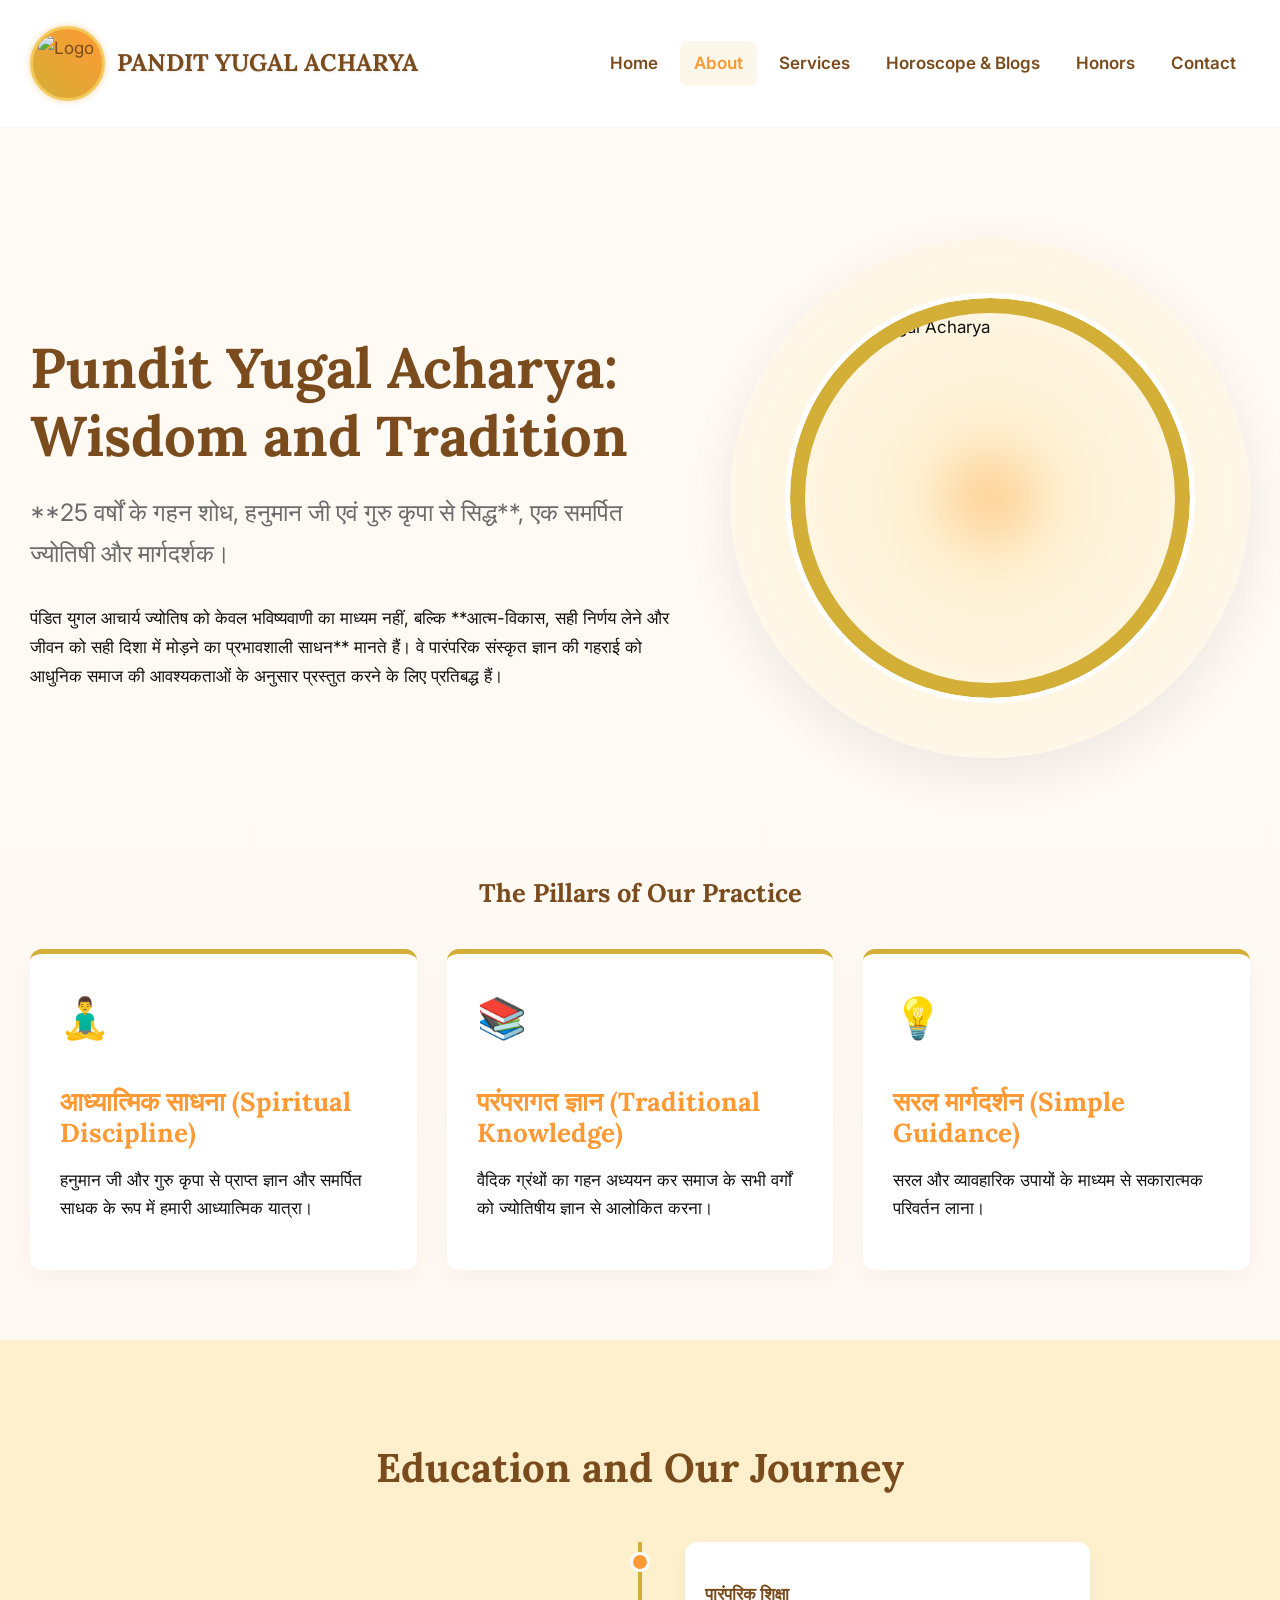
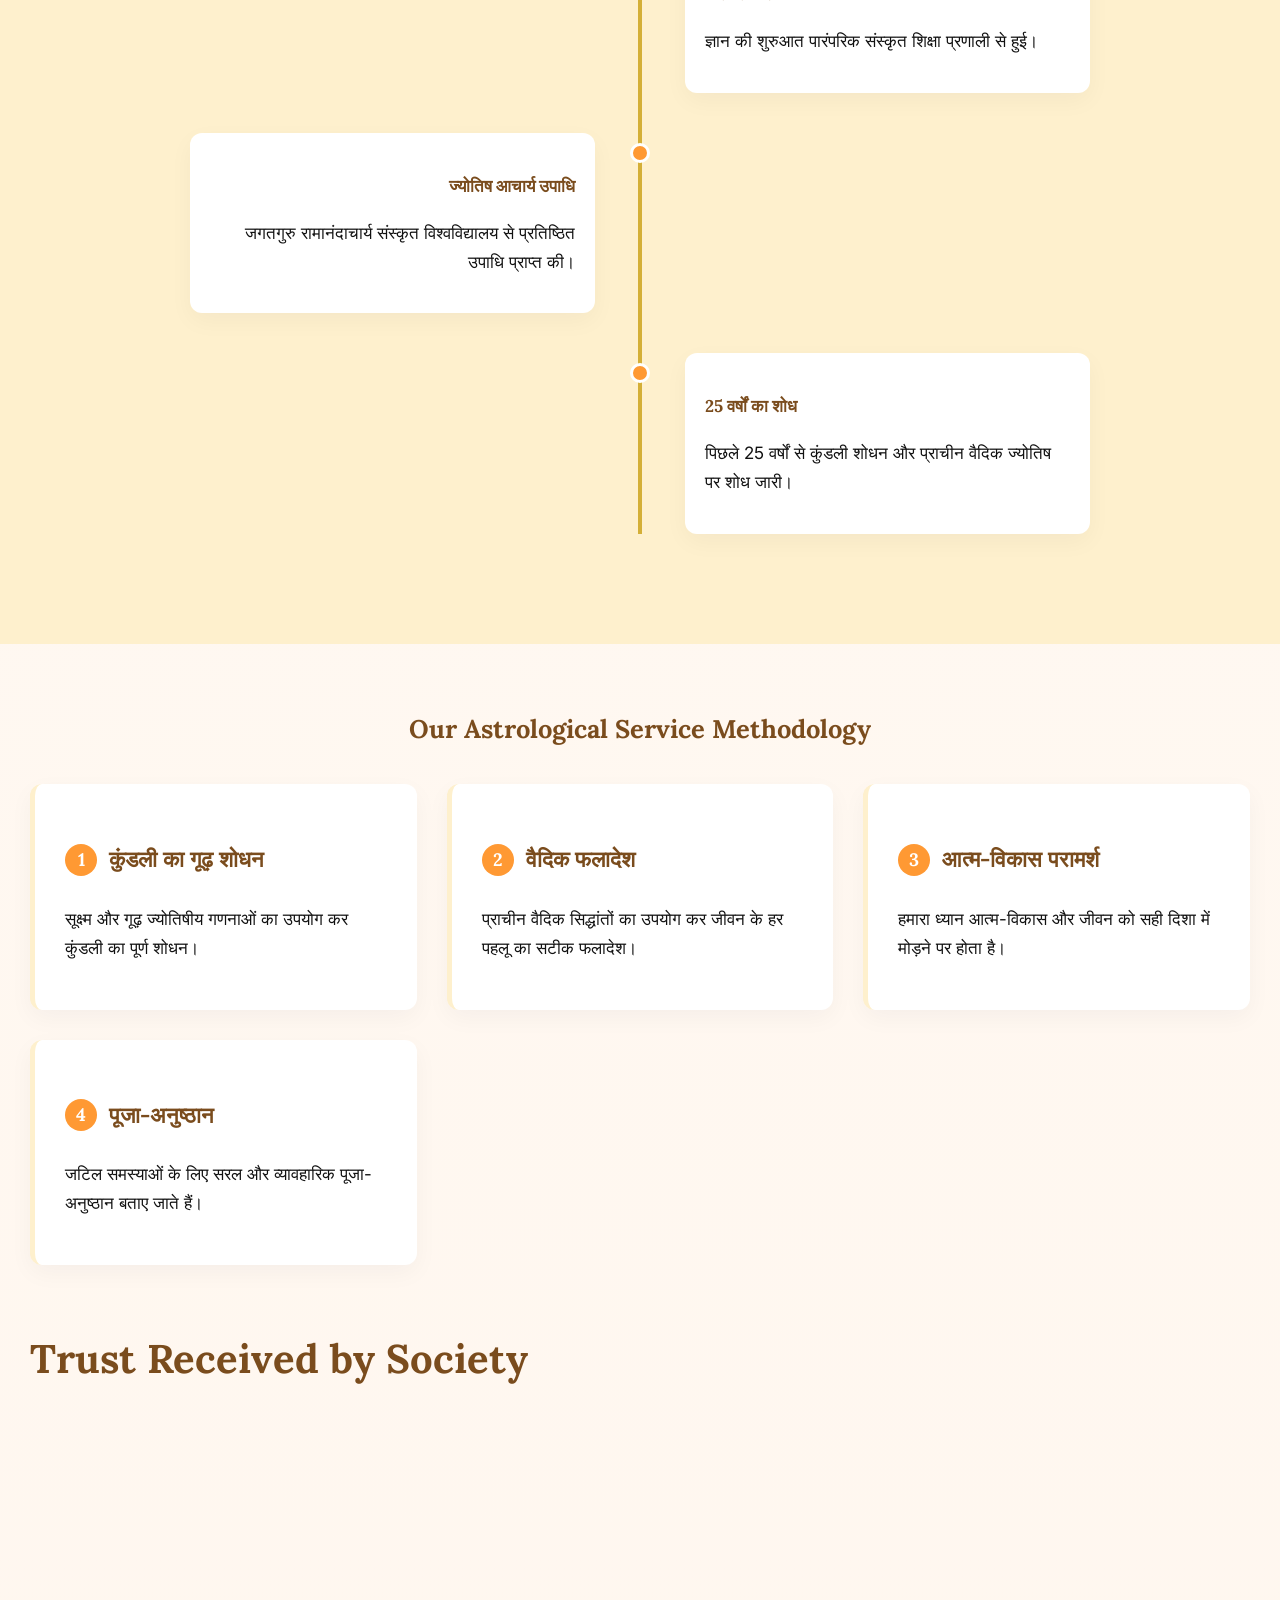
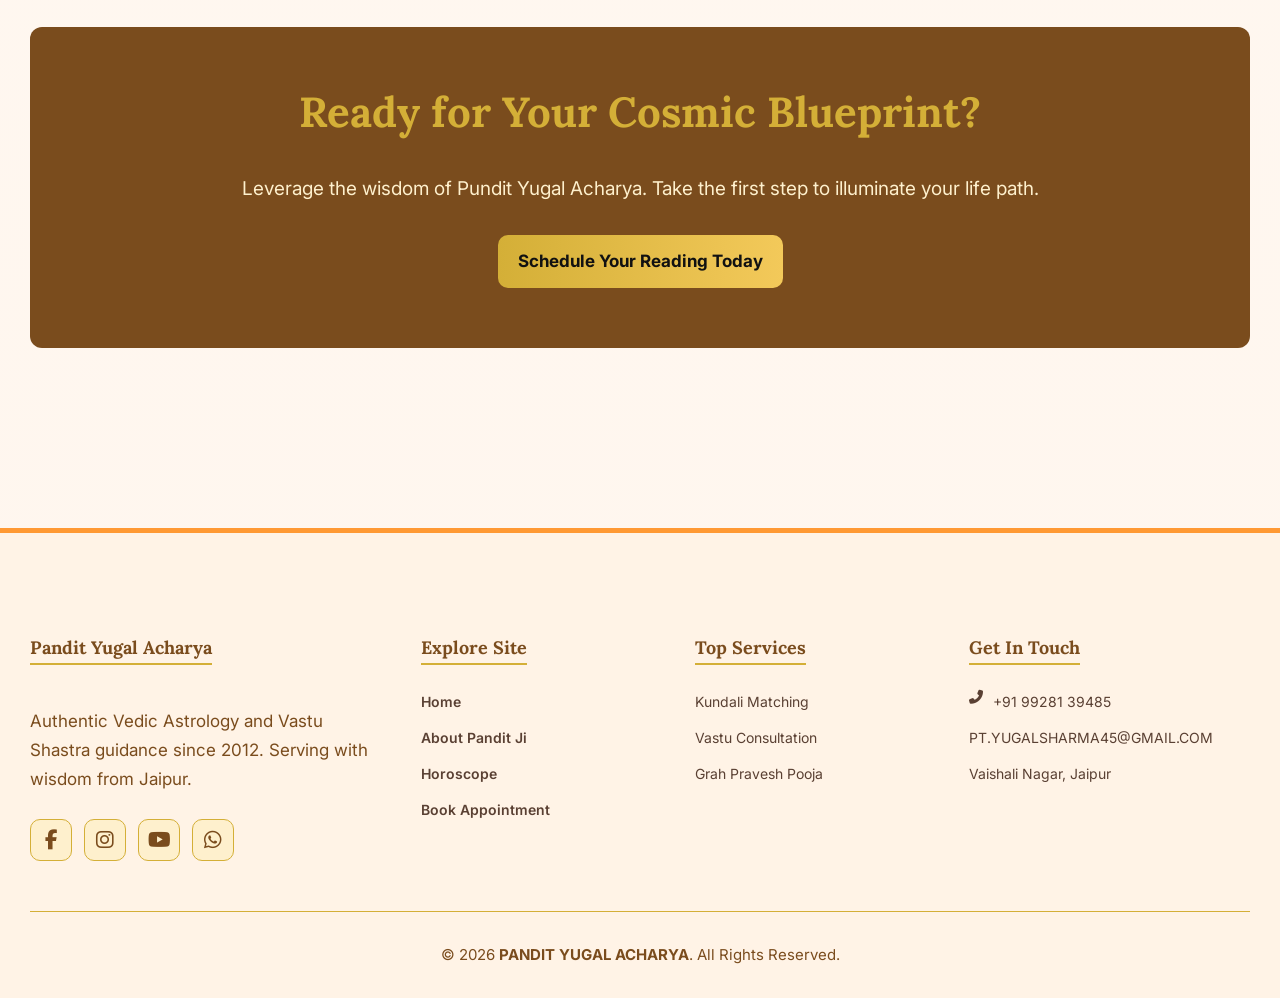
==== commit 1a30fcbb: "Update about.html" ====
--- a/about.html
+++ b/about.html
@@ -24,22 +24,21 @@
         .container { max-width: var(--maxw); margin: 0 auto; padding: 0 30px; }
         
         /* Header & Navigation */
-        header.site-header { padding: 12px 0; border-bottom: 1px solid rgba(0, 0, 0, 0.04); background: linear-gradient(180deg, rgba(255, 255, 255, 0.9), rgba(255, 250, 240, 0.95)); backdrop-filter: blur(6px); position: sticky; top: 0; z-index: 1000; }
-        .topbar { display: flex; justify-content: flex-end; font-size: 15px; color: var(--muted); padding: 6px 0; align-items: center; }
-        .topbar a { color: var(--muted); text-decoration: none; margin-left: 20px; }
+        header.site-header { padding: 12px 0; border-bottom: 1px solid rgba(0, 0, 0, 0.04); background: rgba(255, 255, 255, 0.95); backdrop-filter: blur(6px); position: sticky; top: 0; z-index: 1000; }
         .nav-wrap { display: flex; justify-content: space-between; align-items: center; padding: 14px 0; position: relative; }
         
         .brand a { display: flex; align-items: center; gap: 12px; text-decoration: none; color: var(--accent-dark); }
-        .brand a .logo { width: 75px; height: 75px; border-radius: 50%; background: linear-gradient(45deg, var(--gold), var(--saffron)); padding: 5px; border: 3px solid var(--gold-2); box-shadow: var(--shadow-celestial-initial); }
+        .brand a .logo { width: 75px; height: 75px; border-radius: 50%; background: linear-gradient(45deg, var(--gold), var(--saffron)); padding: 5px; border: 3px solid var(--gold-2); box-shadow: var(--shadow-celestial-initial); transition: 0.3s; }
         .brand a .logo img { width: 100%; height: 100%; border-radius: 50%; object-fit: cover; }
-        .brand a h1 { margin: 0; font-size: 24px; font-weight: 700; }
+        .brand a h1 { margin: 0; font-size: 24px; font-weight: 700; text-shadow: 1px 1px 2px rgba(0,0,0,0.1); }
 
         nav.main-nav { display: flex; gap: 8px; align-items: center; }
         nav.main-nav a { padding: 8px 14px; border-radius: 8px; color: var(--accent-dark); text-decoration: none; font-weight: 600; transition: 0.2s; }
         nav.main-nav a:hover { background: rgba(212, 175, 55, 0.06); }
         nav.main-nav a[aria-current="page"] { background: rgba(212, 175, 55, 0.1); color: var(--saffron); }
 
-        .menu-toggle { display: none; background: none; border: none; font-size: 30px; cursor: pointer; color: var(--accent-dark); padding: 8px; }
+        /* Mobile Menu */
+        .menu-toggle { display: none; background: none; border: none; font-size: 30px; cursor: pointer; color: var(--accent-dark); padding: 8px; z-index: 1001; }
         .mobile-nav-links { display: none; flex-direction: column; width: 100%; background: #fff; position: absolute; top: 100%; left: 0; z-index: 999; box-shadow: var(--shadow-medium); }
         .mobile-nav-links.is-open { display: flex; }
         .mobile-nav-links a { padding: 15px 30px; text-decoration: none; color: var(--accent-dark); font-weight: 600; border-bottom: 1px solid #eee; }
@@ -62,12 +61,12 @@
         .cosmic-tree-wrap .profile-img { width: 400px; height: 400px; object-fit: cover; object-position: top; border-radius: 50%; border: 15px solid var(--gold); outline: 5px solid var(--card); z-index: 5; animation: reverse-rotate 100s linear infinite; }
         @keyframes reverse-rotate { from { transform: rotate(0deg); } to { transform: rotate(-360deg); } }
 
-        /* Pillars & Content Blocks */
+        /* Pillars & Grid Content */
         .values-grid { display: grid; grid-template-columns: repeat(auto-fit, minmax(300px, 1fr)); gap: 30px; margin-top: 40px; }
-        .value-card { background: var(--card); padding: 30px; border-radius: var(--radius); box-shadow: var(--shadow-light); border-top: 5px solid var(--gold); transition: all 0.3s ease; }
+        .value-card { background: var(--card); padding: 30px; border-radius: var(--radius); box-shadow: var(--shadow-light); border-top: 5px solid var(--gold); }
         .value-card h4 { font-size: 26px; color: var(--saffron); margin-bottom: 15px; }
 
-        /* Timeline Section */
+        /* Timeline */
         .timeline-section { background: var(--accent-light); padding: 70px 0; }
         .timeline-section h2 { text-align: center; font-size: 40px; margin-bottom: 50px; }
         .timeline-events { max-width: 900px; margin: 0 auto; position: relative; }
@@ -75,11 +74,11 @@
         .timeline-item { display: flex; margin-bottom: 40px; position: relative; }
         .timeline-item:nth-child(odd) { flex-direction: row-reverse; }
         .timeline-marker { width: 20px; height: 20px; background: var(--saffron); border: 3px solid var(--card); border-radius: 50%; position: absolute; top: 10px; left: 50%; margin-left: -10px; z-index: 10; }
-        .timeline-content { width: 45%; padding: 10px 20px; background: var(--card); border-radius: var(--radius); box-shadow: var(--shadow-light); }
+        .timeline-content { width: 45%; padding: 20px; background: var(--card); border-radius: var(--radius); box-shadow: var(--shadow-light); }
         .timeline-item:nth-child(even) .timeline-content { margin-right: 5%; text-align: right; }
         .timeline-item:nth-child(odd) .timeline-content { margin-left: 5%; text-align: left; }
 
-        /* Methodology Section */
+        /* Methodology */
         .methodology-steps { display: grid; grid-template-columns: repeat(auto-fit, minmax(320px, 1fr)); gap: 30px; margin-top: 40px; }
         .step-card { background: var(--card); padding: 30px; border-radius: var(--radius); box-shadow: var(--shadow-light); border-left: 5px solid var(--accent-light); }
         .step-card h4 { display: flex; align-items: center; gap: 12px; font-size: 22px; }
@@ -96,7 +95,7 @@
         .cta-section h2 { color: var(--gold); font-size: 42px; margin-top: 0; }
         .cta-section p { max-width: 800px; margin: 0 auto 30px; font-size: 19px; color: #fef0cd; }
 
-        /* === NEW MASTER FOOTER === */
+        /* Footer */
         .master-footer { background: #fff3e6; color: #7a4c1d; padding: 80px 0 30px; margin-top: 50px; border-top: 5px solid #ff9933; position: relative; z-index: 10; font-family: 'Inter', sans-serif; }
         .footer-grid { display: grid; grid-template-columns: 1.5fr 1fr 1fr 1.2fr; gap: 40px; }
         .footer-col h4 { font-size: 18px; margin-bottom: 25px; font-weight: 700; border-bottom: 2px solid #d4af37; display: inline-block; padding-bottom: 5px; }
@@ -110,6 +109,8 @@
         .footer-bottom { border-top: 1px solid #d4af37; padding-top: 30px; text-align: center; margin-top: 50px; font-size: 15px; }
 
         @media (max-width: 1000px) {
+            nav.main-nav { display: none; }
+            .menu-toggle { display: block; }
             .hero-about { grid-template-columns: 1fr; text-align: center; }
             .cosmic-tree-wrap { width: 380px; height: 380px; margin: 0 auto; order: -1; animation: none; }
             .cosmic-tree-wrap .profile-img { width: 300px; height: 300px; animation: none; }
@@ -117,8 +118,6 @@
             .timeline-marker { left: 20px; }
             .timeline-item { flex-direction: row !important; }
             .timeline-content { width: calc(100% - 60px); margin: 0 0 0 60px !important; text-align: left !important; }
-            .menu-toggle { display: block; }
-            .main-nav, .nav-wrap > .btn-cta { display: none; }
             .footer-grid { grid-template-columns: 1fr; text-align: center; }
             .footer-col li, .footer-social-wrap { justify-content: center; }
         }
@@ -128,7 +127,8 @@
 
     <header class="site-header">
         <div class="container">
-            <div class="topbar"> 
+            <div class="topbar">
+          
             </div>
             <div class="nav-wrap">
                 <div class="brand">
@@ -141,13 +141,13 @@
                     <a href="index.html">Home</a>
                     <a href="about.html" aria-current="page">About</a>
                     <a href="services.html">Services</a>
-                   <a href="Horoscope&Blogs.html">Horoscope & Blogs</a>
+                    <a href="Horoscope&Blogs.html">Horoscope & Blogs</a>
                     <a href="honors.html">Honors</a>
                     <a href="contact.html">Contact</a>
                 </nav>
                 <button class="menu-toggle" id="menuToggle"><i class="fas fa-bars"></i></button>
                 <div class="mobile-nav-links" id="mobileNavLinks">
-                    <a href="index.html">Home</a><a href="about.html">About</a><a href="services.html">Services</a><a href="honors.html">Honors</a><a href="contact.html">Contact</a>
+                    <a href="index.html">Home</a><a href="about.html">About</a><a href="services.html">Services</a><a href="Horoscope.html">Horoscope</a><a href="honors.html">Honors</a><a href="contact.html">Contact</a>
                 </div>
             </div>
         </div>
@@ -166,8 +166,6 @@
                     <img src="https://i.ibb.co/LDF0tmGw/IMG-5009.jpg" alt="Pundit Yugal Acharya" class="profile-img">
                 </div>
             </section>
-
-            <hr style="border:0; border-top:1px solid #ddd; margin:40px 0;">
 
             <section>
                 <h2 style="text-align:center;" data-aos="fade-up">The Pillars of Our Practice</h2>
@@ -175,17 +173,17 @@
                     <div class="value-card" data-aos="fade-up" data-aos-delay="100">
                         <div style="font-size:40px; color:var(--saffron);">🧘‍♂️</div>
                         <h4>आध्यात्मिक साधना (Spiritual Discipline)</h4>
-                        <p>हनुमान जी और गुरु कृपा से प्राप्त ज्ञान और **समर्पित साधक** के रूप में हमारी आध्यात्मिक यात्रा।</p>
+                        <p>हनुमान जी और गुरु कृपा से प्राप्त ज्ञान और समर्पित साधक के रूप में हमारी आध्यात्मिक यात्रा।</p>
                     </div>
                     <div class="value-card" data-aos="fade-up" data-aos-delay="200">
                         <div style="font-size:40px; color:var(--saffron);">📚</div>
                         <h4>परंपरागत ज्ञान (Traditional Knowledge)</h4>
-                        <p>**वैदिक ग्रंथों का गहन अध्ययन** कर समाज के सभी वर्गों को ज्योतिषीय ज्ञान से आलोकित करना।</p>
+                        <p>वैदिक ग्रंथों का गहन अध्ययन कर समाज के सभी वर्गों को ज्योतिषीय ज्ञान से आलोकित करना।</p>
                     </div>
                     <div class="value-card" data-aos="fade-up" data-aos-delay="300">
                         <div style="font-size:40px; color:var(--saffron);">💡</div>
                         <h4>सरल मार्गदर्शन (Simple Guidance)</h4>
-                        <p>**सरल और व्यावहारिक उपायों** के माध्यम से जटिल समस्याओं को हल करना और सकारात्मक परिवर्तन लाना।</p>
+                        <p>सरल और व्यावहारिक उपायों के माध्यम से सकारात्मक परिवर्तन लाना।</p>
                     </div>
                 </div>
             </section>
@@ -195,27 +193,9 @@
             <div class="container">
                 <h2 data-aos="fade-up">Education and Our Journey</h2>
                 <div class="timeline-events">
-                    <div class="timeline-item" data-aos="fade-left">
-                        <div class="timeline-marker"></div>
-                        <div class="timeline-content">
-                            <h4>पारंपरिक शिक्षा (Traditional Education)</h4>
-                            <p>ज्ञान की शुरुआत **पारंपरिक संस्कृत शिक्षा प्रणाली** के अंतर्गत ज्ञानार्जन से हुई।</p>
-                        </div>
-                    </div>
-                    <div class="timeline-item" data-aos="fade-right">
-                        <div class="timeline-marker"></div>
-                        <div class="timeline-content">
-                            <h4>ज्योतिष आचार्य उपाधि (Jyotish Acharya Degree)</h4>
-                            <p>**जगतगुरु रामानंदाचार्य संस्कृत विश्वविद्यालय** से ज्योतिष आचार्य की प्रतिष्ठित उपाधि प्राप्त की।</p>
-                        </div>
-                    </div>
-                    <div class="timeline-item" data-aos="fade-left">
-                        <div class="timeline-marker"></div>
-                        <div class="timeline-content">
-                            <h4>25 वर्षों का गहन शोध (25 Years of Research)</h4>
-                            <p>पिछले 25 वर्षों से **कुंडली शोधन, पूजा-अनुष्ठान और प्राचीन वैदिक फलित ज्योतिष** पर शोध कार्य जारी।</p>
-                        </div>
-                    </div>
+                    <div class="timeline-item" data-aos="fade-left"><div class="timeline-marker"></div><div class="timeline-content"><h4>पारंपरिक शिक्षा</h4><p>ज्ञान की शुरुआत पारंपरिक संस्कृत शिक्षा प्रणाली से हुई।</p></div></div>
+                    <div class="timeline-item" data-aos="fade-right"><div class="timeline-marker"></div><div class="timeline-content"><h4>ज्योतिष आचार्य उपाधि</h4><p>जगतगुरु रामानंदाचार्य संस्कृत विश्वविद्यालय से प्रतिष्ठित उपाधि प्राप्त की।</p></div></div>
+                    <div class="timeline-item" data-aos="fade-left"><div class="timeline-marker"></div><div class="timeline-content"><h4>25 वर्षों का शोध</h4><p>पिछले 25 वर्षों से कुंडली शोधन और प्राचीन वैदिक ज्योतिष पर शोध जारी।</p></div></div>
                 </div>
             </div>
         </section>
@@ -224,32 +204,18 @@
             <section style="margin-top:60px;">
                 <h2 style="text-align:center;" data-aos="fade-up">Our Astrological Service Methodology</h2>
                 <div class="methodology-steps">
-                    <div class="step-card" data-aos="zoom-in-up" data-aos-delay="200">
-                        <h4><span>1</span> कुंडली का गूढ़ शोधन (Analysis)</h4>
-                        <p>हम सूक्ष्म और **गूढ़ ज्योतिषीय गणनाओं** का उपयोग कर कुंडली का पूर्ण शोधन करते हैं।</p>
-                    </div>
-                    <div class="step-card" data-aos="zoom-in-up" data-aos-delay="300">
-                        <h4><span>2</span> वैदिक फलादेश (Interpretation)</h4>
-                        <p>प्राचीन **वैदिक फलित ज्योतिष** के सिद्धांतों का गहन उपयोग कर सटीक फलादेश किया जाता है।</p>
-                    </div>
-                    <div class="step-card" data-aos="zoom-in-up" data-aos-delay="400">
-                        <h4><span>3</span> आत्म-विकास (Guidance)</h4>
-                        <p>हमारा ध्यान आत्म-विकास और **जीवन को सही दिशा** में मोड़ने पर होता है।</p>
-                    </div>
+                    <div class="step-card" data-aos="zoom-in-up" data-aos-delay="200"><h4><span>1</span> कुंडली का गूढ़ शोधन</h4><p>सूक्ष्म और गूढ़ ज्योतिषीय गणनाओं का उपयोग कर कुंडली का पूर्ण शोधन।</p></div>
+                    <div class="step-card" data-aos="zoom-in-up" data-aos-delay="300"><h4><span>2</span> वैदिक फलादेश</h4><p>प्राचीन वैदिक सिद्धांतों का उपयोग कर जीवन के हर पहलू का सटीक फलादेश।</p></div>
+                    <div class="step-card" data-aos="zoom-in-up" data-aos-delay="400"><h4><span>3</span> आत्म-विकास परामर्श</h4><p>हमारा ध्यान आत्म-विकास और जीवन को सही दिशा में मोड़ने पर होता है।</p></div>
+                    <div class="step-card" data-aos="zoom-in-up" data-aos-delay="500"><h4><span>4</span> पूजा-अनुष्ठान</h4><p>जटिल समस्याओं के लिए सरल और व्यावहारिक पूजा-अनुष्ठान बताए जाते हैं।</p></div>
                 </div>
             </section>
 
             <section>
                 <h2 style="font-size:40px;" data-aos="fade-up">Trust Received by Society</h2>
                 <div class="testimonials-grid">
-                    <div class="testimonial-card" data-aos="flip-up" data-aos-delay="100">
-                        <blockquote>"आचार्य जी की सहज भाषा और स्पष्ट विचारधारा से मुझे अपने जीवन की दिशा मिली।"</blockquote>
-                        <span class="author">— Priya K.</span>
-                    </div>
-                    <div class="testimonial-card" data-aos="flip-up" data-aos-delay="200">
-                        <blockquote>"कुंडली शोधन की उनकी विशेषज्ञता अतुलनीय है। उन्होंने जटिल समस्या को हल कर दिया।"</blockquote>
-                        <span class="author">— Rahul S.</span>
-                    </div>
+                    <div class="testimonial-card" data-aos="flip-up" data-aos-delay="100"><blockquote>"आचार्य जी की सहज भाषा और स्पष्ट विचारधारा से मुझे अपने जीवन की दिशा मिली।"</blockquote><span class="author">— Priya K.</span></div>
+                    <div class="testimonial-card" data-aos="flip-up" data-aos-delay="200"><blockquote>"कुंडली शोधन की विशेषज्ञता अतुलनीय है। उन्होंने जटिल समस्या को हल कर दिया।"</blockquote><span class="author">— Rahul S.</span></div>
                 </div>
             </section>
 
@@ -274,31 +240,9 @@
                         <a href="https://wa.me/919928139485" target="_blank"><i class="fab fa-whatsapp"></i></a>
                     </div>
                 </div>
-                <div class="footer-col">
-                    <h4>Explore Site</h4>
-                    <ul>
-                        <li><a href="index.html">Home</a></li>
-                        <li><a href="about.html">About Pandit Ji</a></li>
-                        <li><a href="horoscope.html">Horoscope</a></li>
-                        <li><a href="contact.html">Book Appointment</a></li>
-                    </ul>
-                </div>
-                <div class="footer-col">
-                    <h4>Top Services</h4>
-                    <ul>
-                        <li>Kundali Matching</li>
-                        <li>Vastu Consultation</li>
-                        <li>Grah Pravesh Pooja</li>
-                    </ul>
-                </div>
-                <div class="footer-col">
-                    <h4>Get In Touch</h4>
-                    <ul>
-                        <li><i class="fas fa-phone-alt"></i> +91 99281 39485</li>
-                        <li><i class="fas fa-envelope"></i> PT.YUGALSHARMA45@GMAIL.COM</li>
-                        <li>Vaishali Nagar, Jaipur</li>
-                    </ul>
-                </div>
+                <div class="footer-col"><h4>Explore Site</h4><ul><li><a href="index.html">Home</a></li><li><a href="about.html">About Pandit Ji</a></li><li><a href="Horoscope.html">Horoscope</a></li><li><a href="contact.html">Book Appointment</a></li></ul></div>
+                <div class="footer-col"><h4>Top Services</h4><ul><li>Kundali Matching</li><li>Vastu Consultation</li><li>Grah Pravesh Pooja</li></ul></div>
+                <div class="footer-col"><h4>Get In Touch</h4><ul><li><i class="fas fa-phone-alt"></i> +91 99281 39485</li><li>PT.YUGALSHARMA45@GMAIL.COM</li><li>Vaishali Nagar, Jaipur</li></ul></div>
             </div>
             <div class="footer-bottom"><div>© 2026 <strong>PANDIT YUGAL ACHARYA</strong>. All Rights Reserved.</div></div>
         </div>
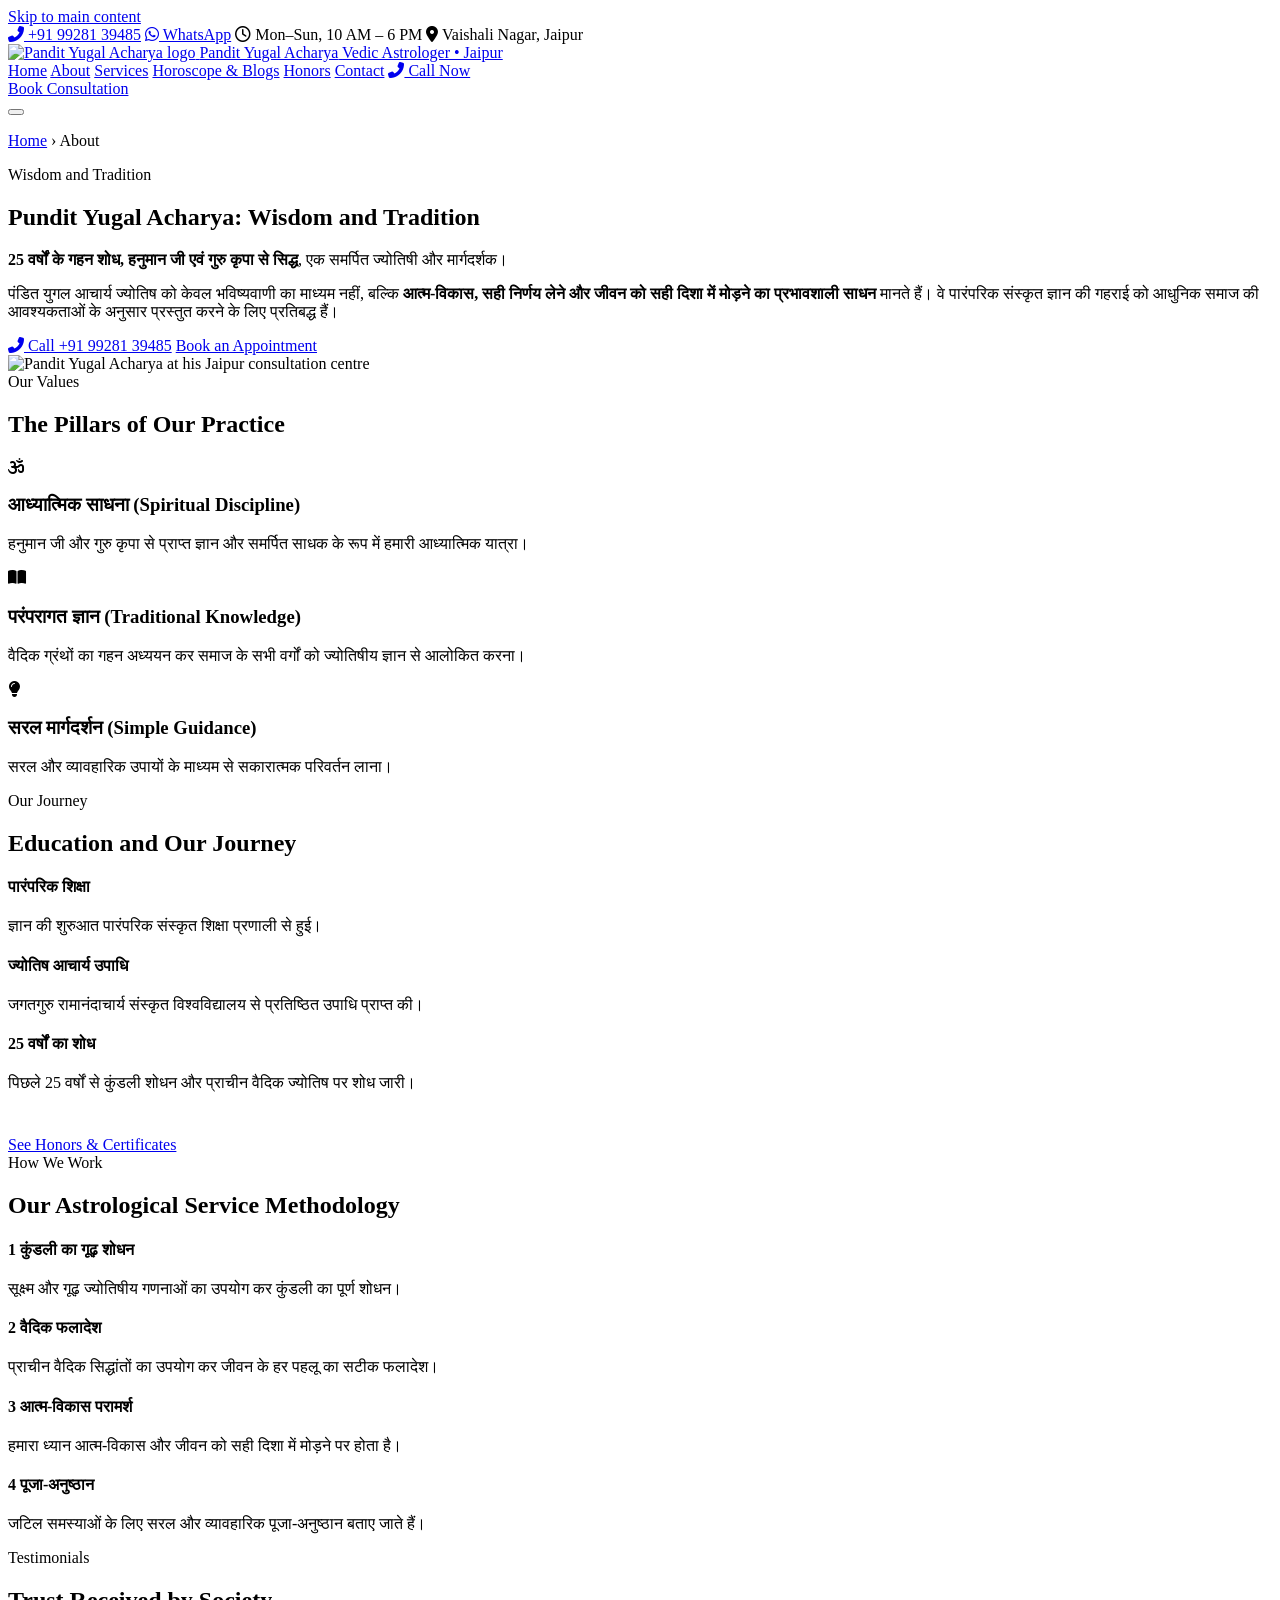
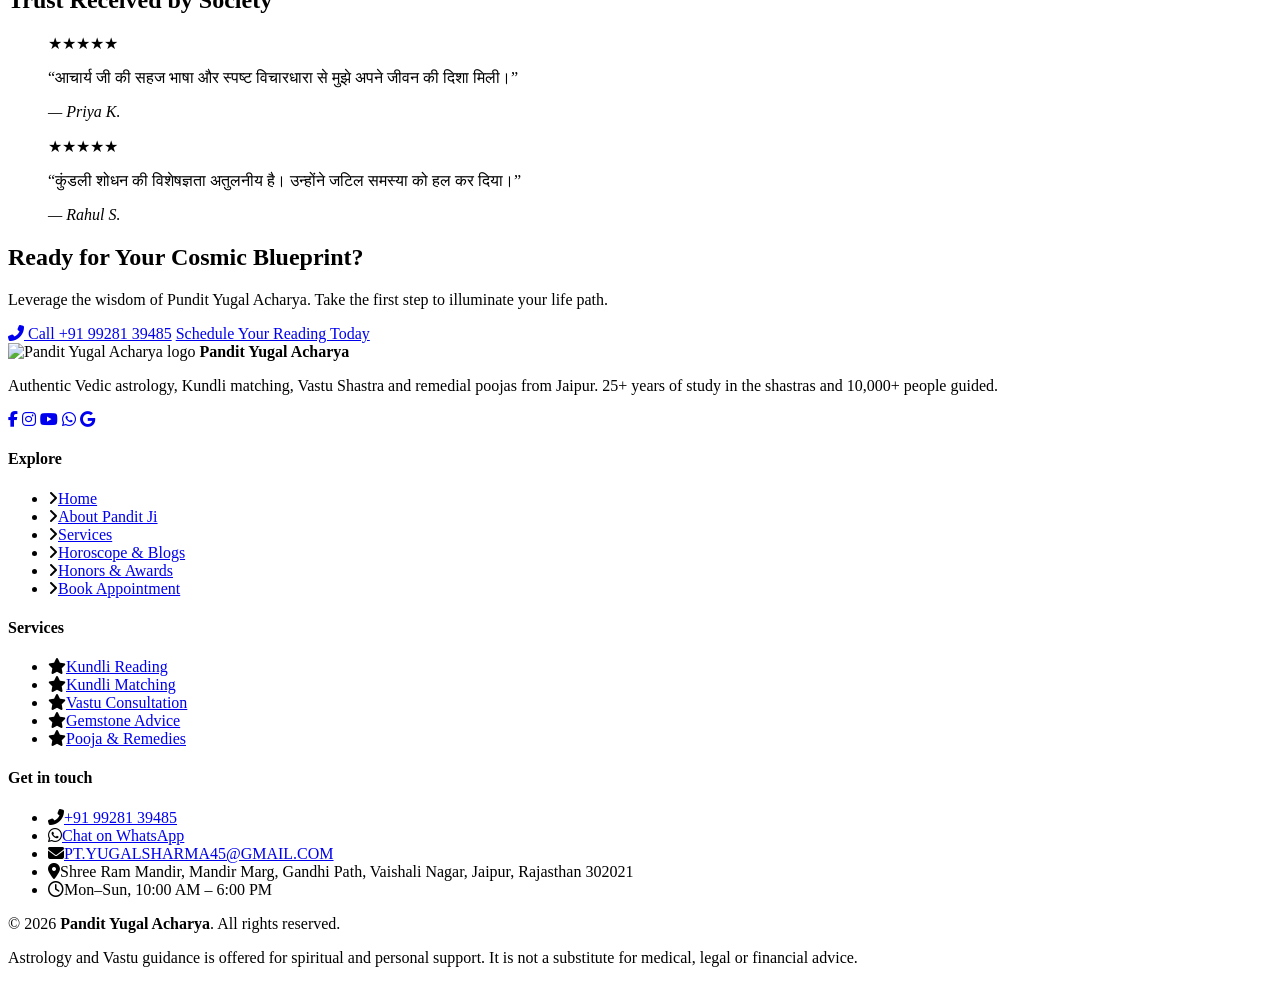
==== commit 3b790c35: "Update about.html" ====
--- a/about.html
+++ b/about.html
@@ -1,261 +1,331 @@
 <!DOCTYPE html>
 <html lang="en">
 <head>
-    <meta charset="UTF-8">
-    <meta name="viewport" content="width=device-width, initial-scale=1.0">
-    <title>Pundit Yugal Acharya: Wisdom and Tradition - PANDIT YUGAL ACHARYA</title>
-    <link href="https://fonts.googleapis.com/css?family=Inter:400,600,700|Lora:400,700&display=swap" rel="stylesheet">
-    <link href="https://unpkg.com/aos@2.3.1/dist/aos.css" rel="stylesheet" />
-    <link rel="stylesheet" href="https://cdnjs.cloudflare.com/ajax/libs/font-awesome/6.5.2/css/all.min.css">
-    
-    <style>
-        :root {
-            --saffron: #ff9933; --gold: #d4af37; --gold-2: #f3c95a; --bg: #fffaf4;
-            --card: #fff; --muted: #6b6b6b; --accent-dark: #7a4c1d; --accent-light: #fef0cd;
-            --maxw: 1500px; --radius: 12px;
-            --shadow-light: 0 8px 25px rgba(16, 24, 40, 0.04);
-            --shadow-medium: 0 16px 50px rgba(16, 24, 40, 0.08);
-            --shadow-celestial-initial: 0 0 5px rgba(255, 153, 51, 0.3), 0 0 10px rgba(212, 175, 55, 0.2);
-        }
-
-        * { box-sizing: border-box; }
-        body { margin: 0; font-family: 'Inter', sans-serif; background: linear-gradient(180deg, var(--bg), #fff6ee); color: #111; line-height: 1.7; font-size: 17px; overflow-x: hidden; }
-        h1, h2, h3, h4, h5, h6 { font-family: 'Lora', serif; color: var(--accent-dark); line-height: 1.2; }
-        .container { max-width: var(--maxw); margin: 0 auto; padding: 0 30px; }
-        
-        /* Header & Navigation */
-        header.site-header { padding: 12px 0; border-bottom: 1px solid rgba(0, 0, 0, 0.04); background: rgba(255, 255, 255, 0.95); backdrop-filter: blur(6px); position: sticky; top: 0; z-index: 1000; }
-        .nav-wrap { display: flex; justify-content: space-between; align-items: center; padding: 14px 0; position: relative; }
-        
-        .brand a { display: flex; align-items: center; gap: 12px; text-decoration: none; color: var(--accent-dark); }
-        .brand a .logo { width: 75px; height: 75px; border-radius: 50%; background: linear-gradient(45deg, var(--gold), var(--saffron)); padding: 5px; border: 3px solid var(--gold-2); box-shadow: var(--shadow-celestial-initial); transition: 0.3s; }
-        .brand a .logo img { width: 100%; height: 100%; border-radius: 50%; object-fit: cover; }
-        .brand a h1 { margin: 0; font-size: 24px; font-weight: 700; text-shadow: 1px 1px 2px rgba(0,0,0,0.1); }
-
-        nav.main-nav { display: flex; gap: 8px; align-items: center; }
-        nav.main-nav a { padding: 8px 14px; border-radius: 8px; color: var(--accent-dark); text-decoration: none; font-weight: 600; transition: 0.2s; }
-        nav.main-nav a:hover { background: rgba(212, 175, 55, 0.06); }
-        nav.main-nav a[aria-current="page"] { background: rgba(212, 175, 55, 0.1); color: var(--saffron); }
-
-        /* Mobile Menu */
-        .menu-toggle { display: none; background: none; border: none; font-size: 30px; cursor: pointer; color: var(--accent-dark); padding: 8px; z-index: 1001; }
-        .mobile-nav-links { display: none; flex-direction: column; width: 100%; background: #fff; position: absolute; top: 100%; left: 0; z-index: 999; box-shadow: var(--shadow-medium); }
-        .mobile-nav-links.is-open { display: flex; }
-        .mobile-nav-links a { padding: 15px 30px; text-decoration: none; color: var(--accent-dark); font-weight: 600; border-bottom: 1px solid #eee; }
-
-        .btn-cta { background: linear-gradient(90deg, var(--gold), var(--gold-2)); padding: 12px 20px; border-radius: 10px; border: 0; color: #111; font-weight: 700; cursor: pointer; text-decoration: none; display: inline-block; }
-
-        /* Hero Area */
-        main { padding: 60px 0; }
-        section { margin-bottom: 70px; }
-        .hero-about { display: grid; grid-template-columns: 1fr 520px; gap: 50px; align-items: center; padding: 50px 0; }
-        .hero-about h1 { font-size: 56px; margin-bottom: 20px; }
-        .hero-about .lead { font-size: 24px; color: var(--muted); margin-bottom: 30px; }
-
-        .cosmic-tree-wrap { width: 520px; height: 520px; display: flex; align-items: center; justify-content: center; background: radial-gradient(circle at 50% 50%, var(--accent-light) 0%, var(--bg) 100%); border-radius: 50%; box-shadow: var(--shadow-medium); position: relative; overflow: hidden; animation: slow-rotate 100s linear infinite; }
-        @keyframes slow-rotate { from { transform: rotate(0deg); } to { transform: rotate(360deg); } }
-        
-        .cosmic-tree-inner-glow { position: absolute; width: 120px; height: 120px; border-radius: 50%; background: radial-gradient(circle, var(--saffron) 0%, transparent 70%); filter: blur(30px); opacity: 0.7; animation: pulse-glow 3s infinite alternate ease-in-out; }
-        @keyframes pulse-glow { from { transform: scale(0.9); opacity: 0.6; } to { transform: scale(1.1); opacity: 0.8; } }
-
-        .cosmic-tree-wrap .profile-img { width: 400px; height: 400px; object-fit: cover; object-position: top; border-radius: 50%; border: 15px solid var(--gold); outline: 5px solid var(--card); z-index: 5; animation: reverse-rotate 100s linear infinite; }
-        @keyframes reverse-rotate { from { transform: rotate(0deg); } to { transform: rotate(-360deg); } }
-
-        /* Pillars & Grid Content */
-        .values-grid { display: grid; grid-template-columns: repeat(auto-fit, minmax(300px, 1fr)); gap: 30px; margin-top: 40px; }
-        .value-card { background: var(--card); padding: 30px; border-radius: var(--radius); box-shadow: var(--shadow-light); border-top: 5px solid var(--gold); }
-        .value-card h4 { font-size: 26px; color: var(--saffron); margin-bottom: 15px; }
-
-        /* Timeline */
-        .timeline-section { background: var(--accent-light); padding: 70px 0; }
-        .timeline-section h2 { text-align: center; font-size: 40px; margin-bottom: 50px; }
-        .timeline-events { max-width: 900px; margin: 0 auto; position: relative; }
-        .timeline-events::before { content: ''; position: absolute; top: 0; bottom: 0; left: 50%; width: 4px; background: var(--gold); margin-left: -2px; }
-        .timeline-item { display: flex; margin-bottom: 40px; position: relative; }
-        .timeline-item:nth-child(odd) { flex-direction: row-reverse; }
-        .timeline-marker { width: 20px; height: 20px; background: var(--saffron); border: 3px solid var(--card); border-radius: 50%; position: absolute; top: 10px; left: 50%; margin-left: -10px; z-index: 10; }
-        .timeline-content { width: 45%; padding: 20px; background: var(--card); border-radius: var(--radius); box-shadow: var(--shadow-light); }
-        .timeline-item:nth-child(even) .timeline-content { margin-right: 5%; text-align: right; }
-        .timeline-item:nth-child(odd) .timeline-content { margin-left: 5%; text-align: left; }
-
-        /* Methodology */
-        .methodology-steps { display: grid; grid-template-columns: repeat(auto-fit, minmax(320px, 1fr)); gap: 30px; margin-top: 40px; }
-        .step-card { background: var(--card); padding: 30px; border-radius: var(--radius); box-shadow: var(--shadow-light); border-left: 5px solid var(--accent-light); }
-        .step-card h4 { display: flex; align-items: center; gap: 12px; font-size: 22px; }
-        .step-card h4 span { background: var(--saffron); color: white; width: 32px; height: 32px; border-radius: 50%; display: flex; align-items: center; justify-content: center; font-size: 18px; font-weight: 700; }
-
-        /* Testimonials */
-        .testimonials-grid { display: grid; grid-template-columns: repeat(auto-fit, minmax(300px, 1fr)); gap: 30px; margin-top: 40px; }
-        .testimonial-card { background: var(--accent-light); padding: 30px; border-radius: var(--radius); box-shadow: var(--shadow-light); border-left: 5px solid var(--saffron); }
-        .testimonial-card blockquote { margin: 0; font-size: 18px; font-style: italic; color: var(--accent-dark); }
-        .testimonial-card .author { display: block; margin-top: 15px; font-weight: 700; color: var(--gold); }
-
-        /* CTA */
-        .cta-section { background: var(--accent-dark); color: #fff; padding: 60px; border-radius: var(--radius); text-align: center; margin: 70px 0; }
-        .cta-section h2 { color: var(--gold); font-size: 42px; margin-top: 0; }
-        .cta-section p { max-width: 800px; margin: 0 auto 30px; font-size: 19px; color: #fef0cd; }
-
-        /* Footer */
-        .master-footer { background: #fff3e6; color: #7a4c1d; padding: 80px 0 30px; margin-top: 50px; border-top: 5px solid #ff9933; position: relative; z-index: 10; font-family: 'Inter', sans-serif; }
-        .footer-grid { display: grid; grid-template-columns: 1.5fr 1fr 1fr 1.2fr; gap: 40px; }
-        .footer-col h4 { font-size: 18px; margin-bottom: 25px; font-weight: 700; border-bottom: 2px solid #d4af37; display: inline-block; padding-bottom: 5px; }
-        .footer-col ul { list-style: none; padding: 0; margin: 0; }
-        .footer-col li { margin-bottom: 12px; display: flex; align-items: flex-start; gap: 10px; color: #5a4033; font-size: 14px; }
-        .footer-col a { color: #5a4033; text-decoration: none; font-weight: 600; transition: 0.3s; }
-        .footer-col a:hover { color: #ff9933; transform: translateX(5px); }
-        .footer-social-wrap { display: flex; gap: 12px; margin-top: 25px; }
-        .footer-social-wrap a { width: 42px; height: 42px; background: #fef0cd; display: flex; align-items: center; justify-content: center; border-radius: 10px; border: 1px solid #d4af37; color: #7a4c1d; font-size: 20px; transition: 0.3s; }
-        .footer-social-wrap a:hover { background: #ff9933; color: #fff; transform: translateY(-5px); }
-        .footer-bottom { border-top: 1px solid #d4af37; padding-top: 30px; text-align: center; margin-top: 50px; font-size: 15px; }
-
-        @media (max-width: 1000px) {
-            nav.main-nav { display: none; }
-            .menu-toggle { display: block; }
-            .hero-about { grid-template-columns: 1fr; text-align: center; }
-            .cosmic-tree-wrap { width: 380px; height: 380px; margin: 0 auto; order: -1; animation: none; }
-            .cosmic-tree-wrap .profile-img { width: 300px; height: 300px; animation: none; }
-            .timeline-events::before { left: 20px; }
-            .timeline-marker { left: 20px; }
-            .timeline-item { flex-direction: row !important; }
-            .timeline-content { width: calc(100% - 60px); margin: 0 0 0 60px !important; text-align: left !important; }
-            .footer-grid { grid-template-columns: 1fr; text-align: center; }
-            .footer-col li, .footer-social-wrap { justify-content: center; }
-        }
-    </style>
+  <meta charset="UTF-8">
+  <meta name="viewport" content="width=device-width, initial-scale=1.0">
+  <title>About Pandit Yugal Acharya | Vedic Astrologer, Jaipur</title>
+  <meta name="description" content="Know Pandit Yugal Acharya: Jyotish Acharya degree from JRRS Sanskrit University, 25+ years of Kundli research, and simple practical remedies. Vedic astrologer in Vaishali Nagar, Jaipur.">
+  <meta name="robots" content="index, follow">
+  <link rel="canonical" href="https://astroyugalacharya.in/about.html">
+
+  <meta property="og:type" content="profile">
+  <meta property="og:site_name" content="Pandit Yugal Acharya">
+  <meta property="og:locale" content="en_IN">
+  <meta property="og:title" content="About Pandit Yugal Acharya | Vedic Astrologer, Jaipur">
+  <meta property="og:description" content="25 years of Vedic study, Jyotish Acharya degree, and practical remedies. Meet Pandit Yugal Acharya of Jaipur.">
+  <meta property="og:url" content="https://astroyugalacharya.in/about.html">
+  <meta property="og:image" content="https://i.ibb.co/LDF0tmGw/IMG-5009.jpg">
+  <meta name="twitter:card" content="summary_large_image">
+  <meta name="twitter:title" content="About Pandit Yugal Acharya | Vedic Astrologer, Jaipur">
+  <meta name="twitter:description" content="25 years of Vedic study, Jyotish Acharya degree, and practical remedies. Meet Pandit Yugal Acharya of Jaipur.">
+  <meta name="twitter:image" content="https://i.ibb.co/LDF0tmGw/IMG-5009.jpg">
+  <meta name="theme-color" content="#ff9933">
+
+  <link rel="icon" type="image/png" href="https://i.ibb.co/CKnY3DVT/Astrology-Business-Logo-Gold-Accents.png">
+  <link rel="preconnect" href="https://fonts.googleapis.com">
+  <link rel="preconnect" href="https://fonts.gstatic.com" crossorigin>
+  <link href="https://fonts.googleapis.com/css2?family=Inter:wght@400;600;700;800&family=Lora:wght@400;600;700&family=Tiro+Devanagari+Hindi&display=swap" rel="stylesheet">
+  <link rel="stylesheet" href="https://cdnjs.cloudflare.com/ajax/libs/font-awesome/6.5.2/css/all.min.css">
+  <link rel="stylesheet" href="assets/css/style.css">
+  <script>document.documentElement.classList.add('reveal-on');</script>
+  <script src="assets/js/site.js" defer></script>
+
+  <script type="application/ld+json">
+  {
+    "@context": "https://schema.org",
+    "@type": "Person",
+    "name": "Pandit Yugal Kishor Acharya",
+    "alternateName": "Pt. Yugal Acharya",
+    "jobTitle": "Vedic Astrologer, Vastu Consultant",
+    "image": "https://i.ibb.co/LDF0tmGw/IMG-5009.jpg",
+    "url": "https://astroyugalacharya.in/about.html",
+    "telephone": "+91-9928139485",
+    "email": "PT.YUGALSHARMA45@GMAIL.COM",
+    "knowsLanguage": ["hi", "en"],
+    "alumniOf": {
+      "@type": "CollegeOrUniversity",
+      "name": "Jagatguru Ramanandacharya Rajasthan Sanskrit University, Jaipur"
+    },
+    "worksFor": { "@id": "https://astroyugalacharya.in/#business" },
+    "address": {
+      "@type": "PostalAddress",
+      "streetAddress": "Shree Ram Mandir, Mandir Marg, Gandhi Path, Vaishali Nagar",
+      "addressLocality": "Jaipur",
+      "addressRegion": "Rajasthan",
+      "postalCode": "302021",
+      "addressCountry": "IN"
+    },
+    "sameAs": [
+      "https://www.youtube.com/@astrotvjaipur",
+      "https://www.instagram.com/yugalaacharya",
+      "https://www.facebook.com/yugal.sharma.583"
+    ]
+  }
+  </script>
 </head>
-<body>
-
-    <header class="site-header">
-        <div class="container">
-            <div class="topbar">
-          
-            </div>
-            <div class="nav-wrap">
-                <div class="brand">
-                    <a href="index.html">
-                        <div class="logo"><img src="https://i.ibb.co/CKnY3DVT/Astrology-Business-Logo-Gold-Accents.png" alt="Logo"></div>
-                        <h1>PANDIT YUGAL ACHARYA</h1>
-                    </a>
-                </div>
-                <nav class="main-nav">
-                    <a href="index.html">Home</a>
-                    <a href="about.html" aria-current="page">About</a>
-                    <a href="services.html">Services</a>
-                    <a href="Horoscope&Blogs.html">Horoscope & Blogs</a>
-                    <a href="honors.html">Honors</a>
-                    <a href="contact.html">Contact</a>
-                </nav>
-                <button class="menu-toggle" id="menuToggle"><i class="fas fa-bars"></i></button>
-                <div class="mobile-nav-links" id="mobileNavLinks">
-                    <a href="index.html">Home</a><a href="about.html">About</a><a href="services.html">Services</a><a href="Horoscope.html">Horoscope</a><a href="honors.html">Honors</a><a href="contact.html">Contact</a>
-                </div>
-            </div>
-        </div>
-    </header>
-
-    <main>
-        <div class="container">
-            <section class="hero-about">
-                <div class="hero-content" data-aos="fade-right">
-                    <h1>Pundit Yugal Acharya: Wisdom and Tradition</h1>
-                    <p class="lead">**25 वर्षों के गहन शोध, हनुमान जी एवं गुरु कृपा से सिद्ध**, एक समर्पित ज्योतिषी और मार्गदर्शक।</p>
-                    <p>पंडित युगल आचार्य ज्योतिष को केवल भविष्यवाणी का माध्यम नहीं, बल्कि **आत्म-विकास, सही निर्णय लेने और जीवन को सही दिशा में मोड़ने का प्रभावशाली साधन** मानते हैं। वे पारंपरिक संस्कृत ज्ञान की गहराई को आधुनिक समाज की आवश्यकताओं के अनुसार प्रस्तुत करने के लिए प्रतिबद्ध हैं।</p>
-                </div>
-                <div class="cosmic-tree-wrap" data-aos="zoom-in">
-                    <div class="cosmic-tree-inner-glow"></div>
-                    <img src="https://i.ibb.co/LDF0tmGw/IMG-5009.jpg" alt="Pundit Yugal Acharya" class="profile-img">
-                </div>
-            </section>
-
-            <section>
-                <h2 style="text-align:center;" data-aos="fade-up">The Pillars of Our Practice</h2>
-                <div class="values-grid">
-                    <div class="value-card" data-aos="fade-up" data-aos-delay="100">
-                        <div style="font-size:40px; color:var(--saffron);">🧘‍♂️</div>
-                        <h4>आध्यात्मिक साधना (Spiritual Discipline)</h4>
-                        <p>हनुमान जी और गुरु कृपा से प्राप्त ज्ञान और समर्पित साधक के रूप में हमारी आध्यात्मिक यात्रा।</p>
-                    </div>
-                    <div class="value-card" data-aos="fade-up" data-aos-delay="200">
-                        <div style="font-size:40px; color:var(--saffron);">📚</div>
-                        <h4>परंपरागत ज्ञान (Traditional Knowledge)</h4>
-                        <p>वैदिक ग्रंथों का गहन अध्ययन कर समाज के सभी वर्गों को ज्योतिषीय ज्ञान से आलोकित करना।</p>
-                    </div>
-                    <div class="value-card" data-aos="fade-up" data-aos-delay="300">
-                        <div style="font-size:40px; color:var(--saffron);">💡</div>
-                        <h4>सरल मार्गदर्शन (Simple Guidance)</h4>
-                        <p>सरल और व्यावहारिक उपायों के माध्यम से सकारात्मक परिवर्तन लाना।</p>
-                    </div>
-                </div>
-            </section>
-        </div>
-
-        <section class="timeline-section">
-            <div class="container">
-                <h2 data-aos="fade-up">Education and Our Journey</h2>
-                <div class="timeline-events">
-                    <div class="timeline-item" data-aos="fade-left"><div class="timeline-marker"></div><div class="timeline-content"><h4>पारंपरिक शिक्षा</h4><p>ज्ञान की शुरुआत पारंपरिक संस्कृत शिक्षा प्रणाली से हुई।</p></div></div>
-                    <div class="timeline-item" data-aos="fade-right"><div class="timeline-marker"></div><div class="timeline-content"><h4>ज्योतिष आचार्य उपाधि</h4><p>जगतगुरु रामानंदाचार्य संस्कृत विश्वविद्यालय से प्रतिष्ठित उपाधि प्राप्त की।</p></div></div>
-                    <div class="timeline-item" data-aos="fade-left"><div class="timeline-marker"></div><div class="timeline-content"><h4>25 वर्षों का शोध</h4><p>पिछले 25 वर्षों से कुंडली शोधन और प्राचीन वैदिक ज्योतिष पर शोध जारी।</p></div></div>
-                </div>
-            </div>
-        </section>
-
-        <div class="container">
-            <section style="margin-top:60px;">
-                <h2 style="text-align:center;" data-aos="fade-up">Our Astrological Service Methodology</h2>
-                <div class="methodology-steps">
-                    <div class="step-card" data-aos="zoom-in-up" data-aos-delay="200"><h4><span>1</span> कुंडली का गूढ़ शोधन</h4><p>सूक्ष्म और गूढ़ ज्योतिषीय गणनाओं का उपयोग कर कुंडली का पूर्ण शोधन।</p></div>
-                    <div class="step-card" data-aos="zoom-in-up" data-aos-delay="300"><h4><span>2</span> वैदिक फलादेश</h4><p>प्राचीन वैदिक सिद्धांतों का उपयोग कर जीवन के हर पहलू का सटीक फलादेश।</p></div>
-                    <div class="step-card" data-aos="zoom-in-up" data-aos-delay="400"><h4><span>3</span> आत्म-विकास परामर्श</h4><p>हमारा ध्यान आत्म-विकास और जीवन को सही दिशा में मोड़ने पर होता है।</p></div>
-                    <div class="step-card" data-aos="zoom-in-up" data-aos-delay="500"><h4><span>4</span> पूजा-अनुष्ठान</h4><p>जटिल समस्याओं के लिए सरल और व्यावहारिक पूजा-अनुष्ठान बताए जाते हैं।</p></div>
-                </div>
-            </section>
-
-            <section>
-                <h2 style="font-size:40px;" data-aos="fade-up">Trust Received by Society</h2>
-                <div class="testimonials-grid">
-                    <div class="testimonial-card" data-aos="flip-up" data-aos-delay="100"><blockquote>"आचार्य जी की सहज भाषा और स्पष्ट विचारधारा से मुझे अपने जीवन की दिशा मिली।"</blockquote><span class="author">— Priya K.</span></div>
-                    <div class="testimonial-card" data-aos="flip-up" data-aos-delay="200"><blockquote>"कुंडली शोधन की विशेषज्ञता अतुलनीय है। उन्होंने जटिल समस्या को हल कर दिया।"</blockquote><span class="author">— Rahul S.</span></div>
-                </div>
-            </section>
-
-            <section class="cta-section" data-aos="zoom-out">
-                <h2>Ready for Your Cosmic Blueprint?</h2>
-                <p>Leverage the wisdom of Pundit Yugal Acharya. Take the first step to illuminate your life path.</p>
-                <a href="contact.html" class="btn-cta">Schedule Your Reading Today</a>
-            </section>
-        </div>
-    </main>
-
-    <footer class="master-footer">
-        <div class="container">
-            <div class="footer-grid">
-                <div class="footer-col">
-                    <h4>Pandit Yugal Acharya</h4>
-                    <p>Authentic Vedic Astrology and Vastu Shastra guidance since 2012. Serving with wisdom from Jaipur.</p>
-                    <div class="footer-social-wrap">
-                        <a href="https://www.facebook.com/yugal.sharma.583" target="_blank"><i class="fab fa-facebook-f"></i></a>
-                        <a href="https://www.instagram.com/yugalaacharya" target="_blank"><i class="fab fa-instagram"></i></a>
-                        <a href="https://www.youtube.com/@AstroTVJaipur" target="_blank"><i class="fab fa-youtube"></i></a>
-                        <a href="https://wa.me/919928139485" target="_blank"><i class="fab fa-whatsapp"></i></a>
-                    </div>
-                </div>
-                <div class="footer-col"><h4>Explore Site</h4><ul><li><a href="index.html">Home</a></li><li><a href="about.html">About Pandit Ji</a></li><li><a href="Horoscope.html">Horoscope</a></li><li><a href="contact.html">Book Appointment</a></li></ul></div>
-                <div class="footer-col"><h4>Top Services</h4><ul><li>Kundali Matching</li><li>Vastu Consultation</li><li>Grah Pravesh Pooja</li></ul></div>
-                <div class="footer-col"><h4>Get In Touch</h4><ul><li><i class="fas fa-phone-alt"></i> +91 99281 39485</li><li>PT.YUGALSHARMA45@GMAIL.COM</li><li>Vaishali Nagar, Jaipur</li></ul></div>
-            </div>
-            <div class="footer-bottom"><div>© 2026 <strong>PANDIT YUGAL ACHARYA</strong>. All Rights Reserved.</div></div>
-        </div>
-    </footer>
-
-    <script src="https://unpkg.com/aos@2.3.1/dist/aos.js"></script>
-    <script>
-        document.addEventListener('DOMContentLoaded', function () {
-            AOS.init({ once: false, duration: 800 });
-            const btn = document.getElementById('menuToggle');
-            const menu = document.getElementById('mobileNavLinks');
-            btn.onclick = () => menu.classList.toggle('is-open');
-        });
-    </script>
+<body data-page="about">
+
+<a class="skip-link" href="#main">Skip to main content</a>
+
+<div class="topbar">
+  <div class="container topbar-in">
+    <a class="topbar-item topbar-call" href="tel:+919928139485"><i class="fas fa-phone-alt" aria-hidden="true"></i> +91 99281 39485</a>
+    <a class="topbar-item hide-xs" href="https://wa.me/919928139485" target="_blank" rel="noopener"><i class="fab fa-whatsapp" aria-hidden="true"></i> WhatsApp</a>
+    <span class="topbar-item hide-xs"><i class="far fa-clock" aria-hidden="true"></i> Mon&ndash;Sun, 10 AM &ndash; 6 PM</span>
+    <span class="topbar-spacer"></span>
+    <span class="topbar-item hide-xs"><i class="fas fa-location-dot" aria-hidden="true"></i> Vaishali Nagar, Jaipur</span>
+    <div class="topbar-item" id="google_translate_element"></div>
+  </div>
+</div>
+
+<header class="site-header">
+  <div class="container nav-wrap">
+    <a class="brand" href="index.html">
+      <img class="brand-logo" src="https://i.ibb.co/CKnY3DVT/Astrology-Business-Logo-Gold-Accents.png" alt="Pandit Yugal Acharya logo" width="62" height="62">
+      <span class="brand-text">
+        <span class="brand-name">Pandit Yugal Acharya</span>
+        <span class="brand-sub">Vedic Astrologer &bull; Jaipur</span>
+      </span>
+    </a>
+
+    <nav class="main-nav" id="mainNav" aria-label="Main menu">
+      <a href="index.html" data-nav="home">Home</a>
+      <a href="about.html" data-nav="about">About</a>
+      <a href="services.html" data-nav="services">Services</a>
+      <a href="horoscope-blogs.html" data-nav="horoscope">Horoscope &amp; Blogs</a>
+      <a href="honors.html" data-nav="honors">Honors</a>
+      <a href="contact.html" data-nav="contact">Contact</a>
+      <a class="btn btn-primary btn-sm nav-cta-mobile" href="tel:+919928139485"><i class="fas fa-phone-alt" aria-hidden="true"></i> Call Now</a>
+    </nav>
+
+    <div class="nav-actions">
+      <a class="btn btn-gold btn-sm" href="contact.html">Book Consultation</a>
+    </div>
+
+    <button class="nav-toggle" type="button" aria-controls="mainNav" aria-expanded="false" aria-label="Open menu">
+      <span></span><span></span><span></span>
+    </button>
+  </div>
+</header>
+
+<main id="main">
+
+  <div class="mandala-bg">
+    <div class="container">
+      <section class="hero">
+        <div data-aos="fade-right">
+          <p class="crumbs"><a href="index.html">Home</a> &rsaquo; About</p>
+          <span class="eyebrow">Wisdom and Tradition</span>
+          <h1>Pundit Yugal Acharya: Wisdom and Tradition</h1>
+          <p class="lead hi"><strong>25 वर्षों के गहन शोध, हनुमान जी एवं गुरु कृपा से सिद्ध</strong>, एक समर्पित ज्योतिषी और मार्गदर्शक।</p>
+          <p class="hi">पंडित युगल आचार्य ज्योतिष को केवल भविष्यवाणी का माध्यम नहीं, बल्कि <strong>आत्म-विकास, सही निर्णय लेने और जीवन को सही दिशा में मोड़ने का प्रभावशाली साधन</strong> मानते हैं। वे पारंपरिक संस्कृत ज्ञान की गहराई को आधुनिक समाज की आवश्यकताओं के अनुसार प्रस्तुत करने के लिए प्रतिबद्ध हैं।</p>
+          <div class="hero-cta">
+            <a class="btn btn-primary btn-lg" href="tel:+919928139485"><i class="fas fa-phone-alt" aria-hidden="true"></i> Call +91 99281 39485</a>
+            <a class="btn btn-outline" href="contact.html">Book an Appointment</a>
+          </div>
+        </div>
+        <div data-aos="zoom-in">
+          <div class="orb">
+            <img src="https://i.ibb.co/LDF0tmGw/IMG-5009.jpg" alt="Pandit Yugal Acharya at his Jaipur consultation centre" width="430" height="430">
+          </div>
+        </div>
+      </section>
+    </div>
+  </div>
+
+  <section class="section">
+    <div class="container">
+      <div class="section-head">
+        <span class="eyebrow" data-aos="fade-up">Our Values</span>
+        <h2 data-aos="fade-up">The Pillars of Our Practice</h2>
+      </div>
+      <div class="grid g-3">
+        <article class="card" data-aos="fade-up" data-aos-delay="100">
+          <div class="icon-badge"><i class="fas fa-om" aria-hidden="true"></i></div>
+          <h3 class="hi">आध्यात्मिक साधना (Spiritual Discipline)</h3>
+          <p class="hi">हनुमान जी और गुरु कृपा से प्राप्त ज्ञान और समर्पित साधक के रूप में हमारी आध्यात्मिक यात्रा।</p>
+        </article>
+        <article class="card" data-aos="fade-up" data-aos-delay="200">
+          <div class="icon-badge"><i class="fas fa-book-open" aria-hidden="true"></i></div>
+          <h3 class="hi">परंपरागत ज्ञान (Traditional Knowledge)</h3>
+          <p class="hi">वैदिक ग्रंथों का गहन अध्ययन कर समाज के सभी वर्गों को ज्योतिषीय ज्ञान से आलोकित करना।</p>
+        </article>
+        <article class="card" data-aos="fade-up" data-aos-delay="300">
+          <div class="icon-badge"><i class="fas fa-lightbulb" aria-hidden="true"></i></div>
+          <h3 class="hi">सरल मार्गदर्शन (Simple Guidance)</h3>
+          <p class="hi">सरल और व्यावहारिक उपायों के माध्यम से सकारात्मक परिवर्तन लाना।</p>
+        </article>
+      </div>
+    </div>
+  </section>
+
+  <section class="section section-tint">
+    <div class="container">
+      <div class="section-head">
+        <span class="eyebrow" data-aos="fade-up">Our Journey</span>
+        <h2 data-aos="fade-up">Education and Our Journey</h2>
+      </div>
+      <div class="timeline">
+        <div class="tl-item" data-aos="fade-left">
+          <span class="tl-dot"></span>
+          <div class="tl-body">
+            <h4 class="hi">पारंपरिक शिक्षा</h4>
+            <p class="hi">ज्ञान की शुरुआत पारंपरिक संस्कृत शिक्षा प्रणाली से हुई।</p>
+          </div>
+        </div>
+        <div class="tl-item" data-aos="fade-right">
+          <span class="tl-dot"></span>
+          <div class="tl-body">
+            <h4 class="hi">ज्योतिष आचार्य उपाधि</h4>
+            <p class="hi">जगतगुरु रामानंदाचार्य संस्कृत विश्वविद्यालय से प्रतिष्ठित उपाधि प्राप्त की।</p>
+          </div>
+        </div>
+        <div class="tl-item" data-aos="fade-left">
+          <span class="tl-dot"></span>
+          <div class="tl-body">
+            <h4 class="hi">25 वर्षों का शोध</h4>
+            <p class="hi">पिछले 25 वर्षों से कुंडली शोधन और प्राचीन वैदिक ज्योतिष पर शोध जारी।</p>
+          </div>
+        </div>
+      </div>
+      <p class="center" style="margin:44px 0 0" data-aos="fade-up">
+        <a class="btn btn-gold" href="honors.html">See Honors &amp; Certificates</a>
+      </p>
+    </div>
+  </section>
+
+  <section class="section">
+    <div class="container">
+      <div class="section-head">
+        <span class="eyebrow" data-aos="fade-up">How We Work</span>
+        <h2 data-aos="fade-up">Our Astrological Service Methodology</h2>
+      </div>
+      <div class="grid g-auto">
+        <div class="step-card" data-aos="zoom-in-up" data-aos-delay="200">
+          <h4><span class="step-num">1</span> <span class="hi">कुंडली का गूढ़ शोधन</span></h4>
+          <p class="hi">सूक्ष्म और गूढ़ ज्योतिषीय गणनाओं का उपयोग कर कुंडली का पूर्ण शोधन।</p>
+        </div>
+        <div class="step-card" data-aos="zoom-in-up" data-aos-delay="300">
+          <h4><span class="step-num">2</span> <span class="hi">वैदिक फलादेश</span></h4>
+          <p class="hi">प्राचीन वैदिक सिद्धांतों का उपयोग कर जीवन के हर पहलू का सटीक फलादेश।</p>
+        </div>
+        <div class="step-card" data-aos="zoom-in-up" data-aos-delay="400">
+          <h4><span class="step-num">3</span> <span class="hi">आत्म-विकास परामर्श</span></h4>
+          <p class="hi">हमारा ध्यान आत्म-विकास और जीवन को सही दिशा में मोड़ने पर होता है।</p>
+        </div>
+        <div class="step-card" data-aos="zoom-in-up" data-aos-delay="500">
+          <h4><span class="step-num">4</span> <span class="hi">पूजा-अनुष्ठान</span></h4>
+          <p class="hi">जटिल समस्याओं के लिए सरल और व्यावहारिक पूजा-अनुष्ठान बताए जाते हैं।</p>
+        </div>
+      </div>
+    </div>
+  </section>
+
+  <section class="section section-tint">
+    <div class="container">
+      <div class="section-head">
+        <span class="eyebrow" data-aos="fade-up">Testimonials</span>
+        <h2 data-aos="fade-up">Trust Received by Society</h2>
+      </div>
+      <div class="grid g-2">
+        <blockquote class="quote-card" data-aos="flip-up" data-aos-delay="100">
+          <div class="stars" aria-label="5 out of 5 stars">&#9733;&#9733;&#9733;&#9733;&#9733;</div>
+          <p class="hi">&ldquo;आचार्य जी की सहज भाषा और स्पष्ट विचारधारा से मुझे अपने जीवन की दिशा मिली।&rdquo;</p>
+          <cite>&mdash; Priya K.</cite>
+        </blockquote>
+        <blockquote class="quote-card" data-aos="flip-up" data-aos-delay="200">
+          <div class="stars" aria-label="5 out of 5 stars">&#9733;&#9733;&#9733;&#9733;&#9733;</div>
+          <p class="hi">&ldquo;कुंडली शोधन की विशेषज्ञता अतुलनीय है। उन्होंने जटिल समस्या को हल कर दिया।&rdquo;</p>
+          <cite>&mdash; Rahul S.</cite>
+        </blockquote>
+      </div>
+    </div>
+  </section>
+
+  <section class="section">
+    <div class="container">
+      <div class="callout" data-aos="zoom-out">
+        <h2>Ready for Your Cosmic Blueprint?</h2>
+        <p>Leverage the wisdom of Pundit Yugal Acharya. Take the first step to illuminate your life path.</p>
+        <div class="callout-actions">
+          <a class="btn btn-primary btn-lg" href="tel:+919928139485"><i class="fas fa-phone-alt" aria-hidden="true"></i> Call +91 99281 39485</a>
+          <a class="btn btn-gold btn-lg" href="contact.html">Schedule Your Reading Today</a>
+        </div>
+      </div>
+    </div>
+  </section>
+
+</main>
+
+<footer class="site-footer">
+  <div class="container">
+    <div class="footer-grid">
+      <div class="footer-col">
+        <div class="footer-brand">
+          <img src="https://i.ibb.co/CKnY3DVT/Astrology-Business-Logo-Gold-Accents.png" alt="Pandit Yugal Acharya logo" width="54" height="54" loading="lazy">
+          <b>Pandit Yugal Acharya</b>
+        </div>
+        <p>Authentic Vedic astrology, Kundli matching, Vastu Shastra and remedial poojas from Jaipur. 25+ years of study in the shastras and 10,000+ people guided.</p>
+        <div class="social-row">
+          <a href="https://www.facebook.com/yugal.sharma.583" target="_blank" rel="noopener" aria-label="Facebook"><i class="fab fa-facebook-f" aria-hidden="true"></i></a>
+          <a href="https://www.instagram.com/yugalaacharya" target="_blank" rel="noopener" aria-label="Instagram"><i class="fab fa-instagram" aria-hidden="true"></i></a>
+          <a href="https://www.youtube.com/@astrotvjaipur" target="_blank" rel="noopener" aria-label="YouTube"><i class="fab fa-youtube" aria-hidden="true"></i></a>
+          <a href="https://wa.me/919928139485" target="_blank" rel="noopener" aria-label="WhatsApp"><i class="fab fa-whatsapp" aria-hidden="true"></i></a>
+          <a href="https://share.google/0iEj6oSHFsQau0Hnk" target="_blank" rel="noopener" aria-label="Google Business Profile"><i class="fab fa-google" aria-hidden="true"></i></a>
+        </div>
+      </div>
+
+      <div class="footer-col">
+        <h4>Explore</h4>
+        <ul>
+          <li><i class="fas fa-angle-right" aria-hidden="true"></i><a href="index.html">Home</a></li>
+          <li><i class="fas fa-angle-right" aria-hidden="true"></i><a href="about.html">About Pandit Ji</a></li>
+          <li><i class="fas fa-angle-right" aria-hidden="true"></i><a href="services.html">Services</a></li>
+          <li><i class="fas fa-angle-right" aria-hidden="true"></i><a href="horoscope-blogs.html">Horoscope &amp; Blogs</a></li>
+          <li><i class="fas fa-angle-right" aria-hidden="true"></i><a href="honors.html">Honors &amp; Awards</a></li>
+          <li><i class="fas fa-angle-right" aria-hidden="true"></i><a href="contact.html">Book Appointment</a></li>
+        </ul>
+      </div>
+
+      <div class="footer-col">
+        <h4>Services</h4>
+        <ul>
+          <li><i class="fas fa-star" aria-hidden="true"></i><a href="services.html">Kundli Reading</a></li>
+          <li><i class="fas fa-star" aria-hidden="true"></i><a href="services.html">Kundli Matching</a></li>
+          <li><i class="fas fa-star" aria-hidden="true"></i><a href="services.html">Vastu Consultation</a></li>
+          <li><i class="fas fa-star" aria-hidden="true"></i><a href="services.html">Gemstone Advice</a></li>
+          <li><i class="fas fa-star" aria-hidden="true"></i><a href="services.html">Pooja &amp; Remedies</a></li>
+        </ul>
+      </div>
+
+      <div class="footer-col">
+        <h4>Get in touch</h4>
+        <ul>
+          <li><i class="fas fa-phone-alt" aria-hidden="true"></i><a href="tel:+919928139485">+91 99281 39485</a></li>
+          <li><i class="fab fa-whatsapp" aria-hidden="true"></i><a href="https://wa.me/919928139485" target="_blank" rel="noopener">Chat on WhatsApp</a></li>
+          <li><i class="fas fa-envelope" aria-hidden="true"></i><a href="mailto:PT.YUGALSHARMA45@GMAIL.COM">PT.YUGALSHARMA45@GMAIL.COM</a></li>
+          <li><i class="fas fa-location-dot" aria-hidden="true"></i><span>Shree Ram Mandir, Mandir Marg, Gandhi Path, Vaishali Nagar, Jaipur, Rajasthan 302021</span></li>
+          <li><i class="far fa-clock" aria-hidden="true"></i><span>Mon&ndash;Sun, 10:00 AM &ndash; 6:00 PM</span></li>
+        </ul>
+      </div>
+    </div>
+
+    <div class="footer-bottom">
+      <div>&copy; <span data-year="y">2026</span> <strong>Pandit Yugal Acharya</strong>. All rights reserved.</div>
+      <p class="footer-disclaimer">Astrology and Vastu guidance is offered for spiritual and personal support. It is not a substitute for medical, legal or financial advice.</p>
+    </div>
+  </div>
+</footer>
+
+<script>
+  function googleTranslateElementInit() {
+    new google.translate.TranslateElement(
+      { pageLanguage: 'en', includedLanguages: 'en,hi', autoDisplay: false },
+      'google_translate_element'
+    );
+  }
+</script>
+<script src="https://translate.google.com/translate_a/element.js?cb=googleTranslateElementInit" defer></script>
+
 </body>
 </html>
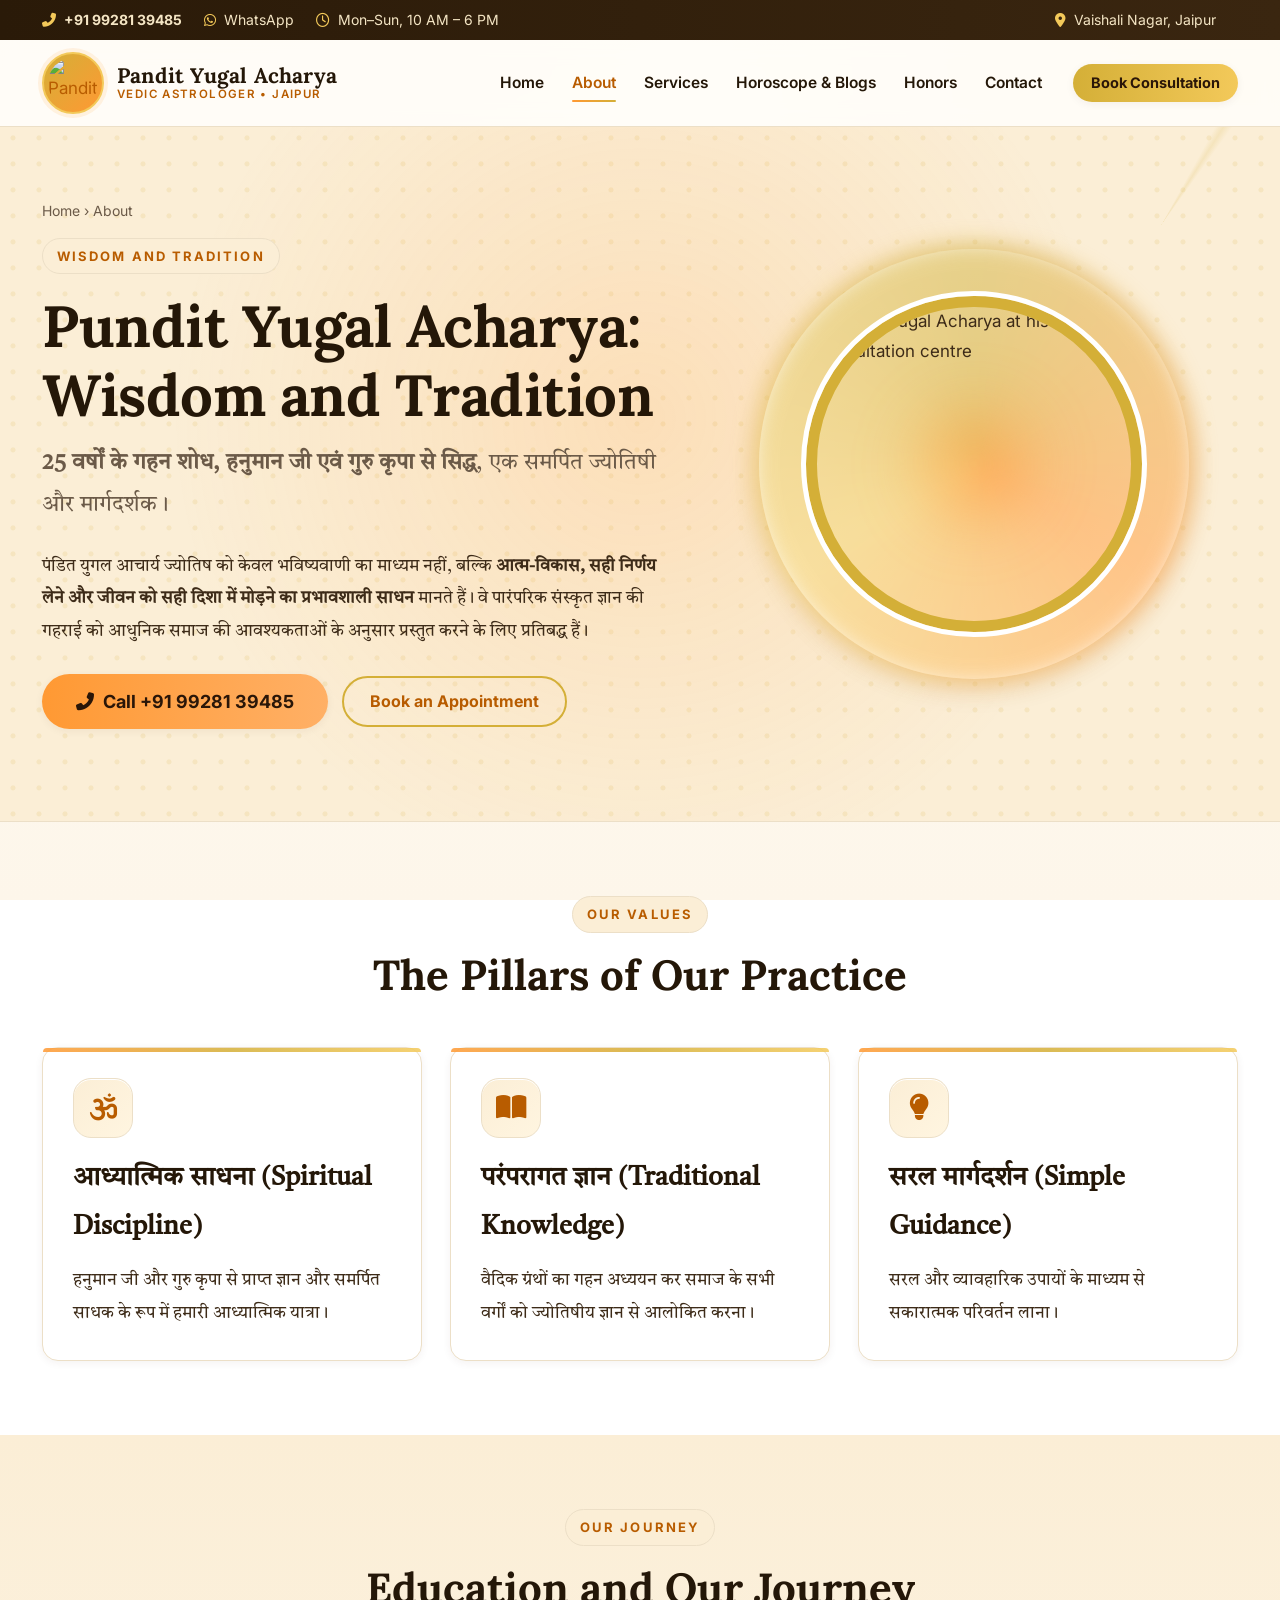
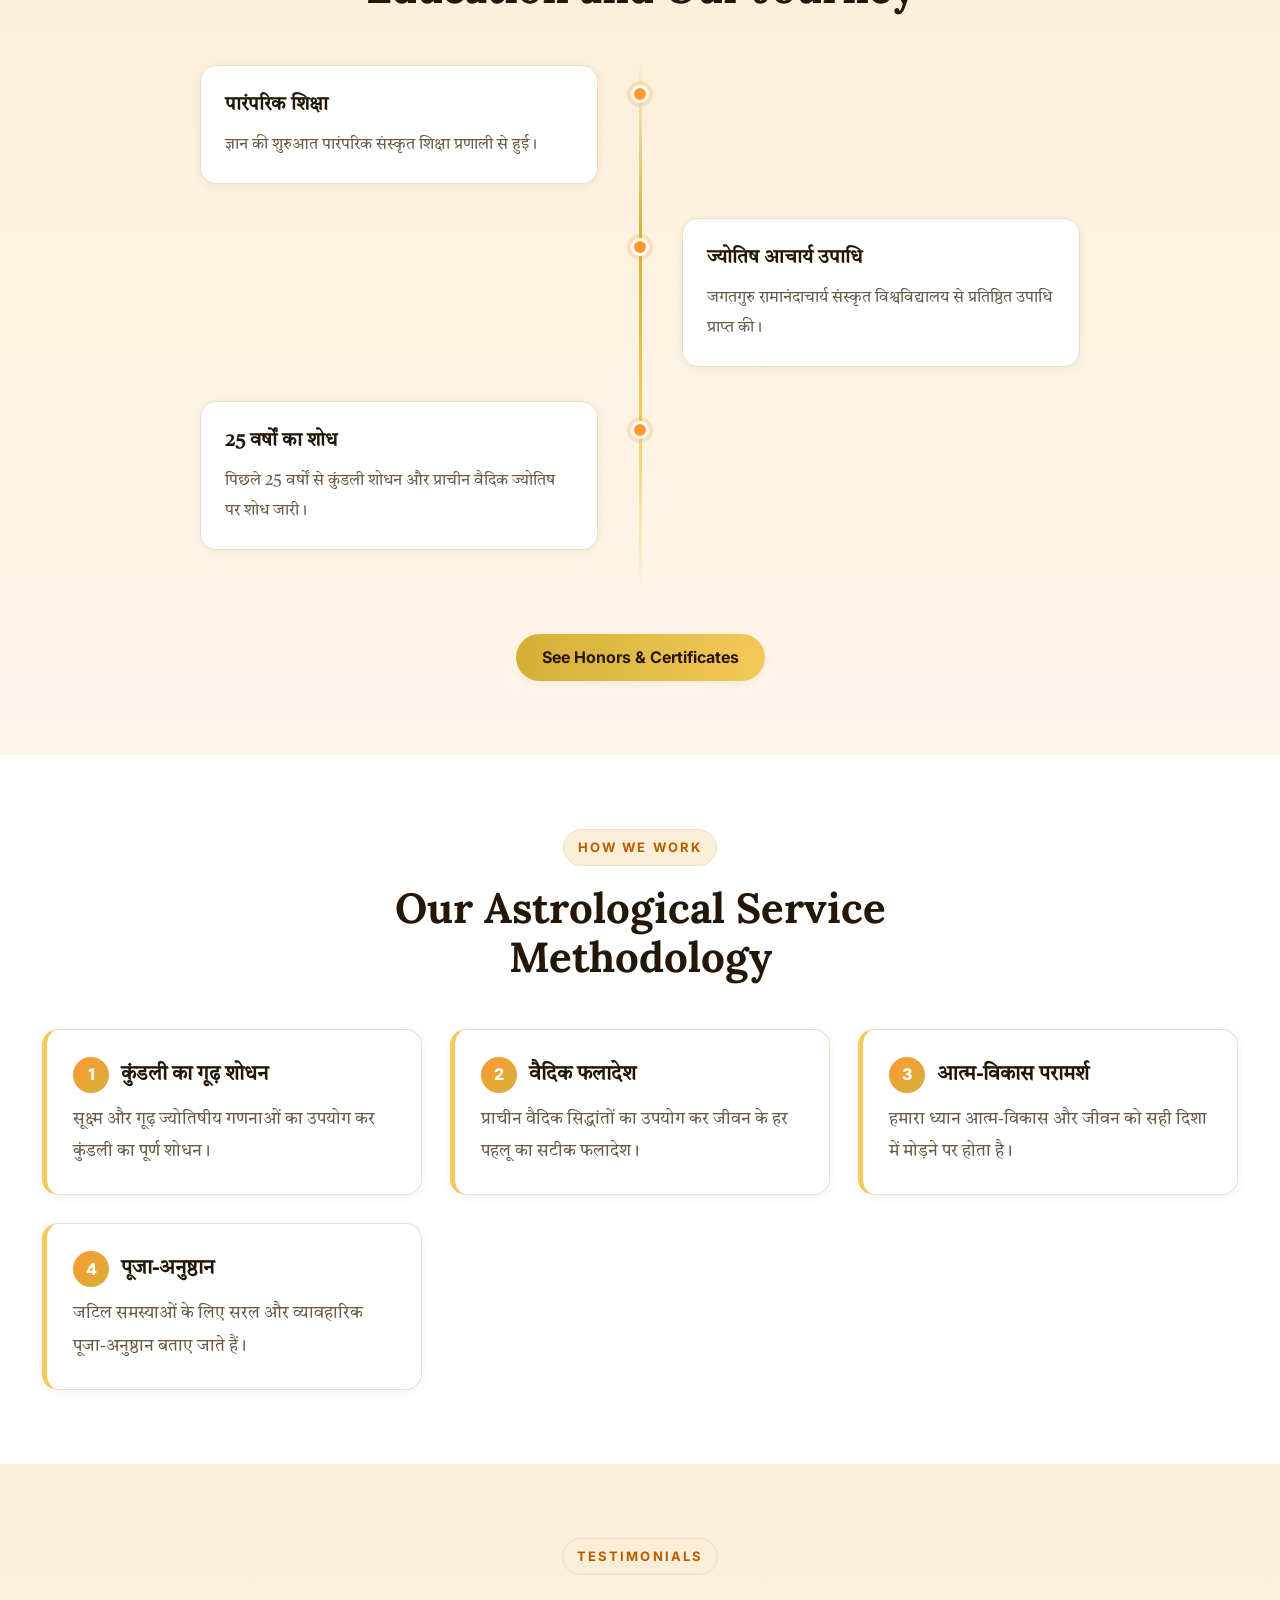
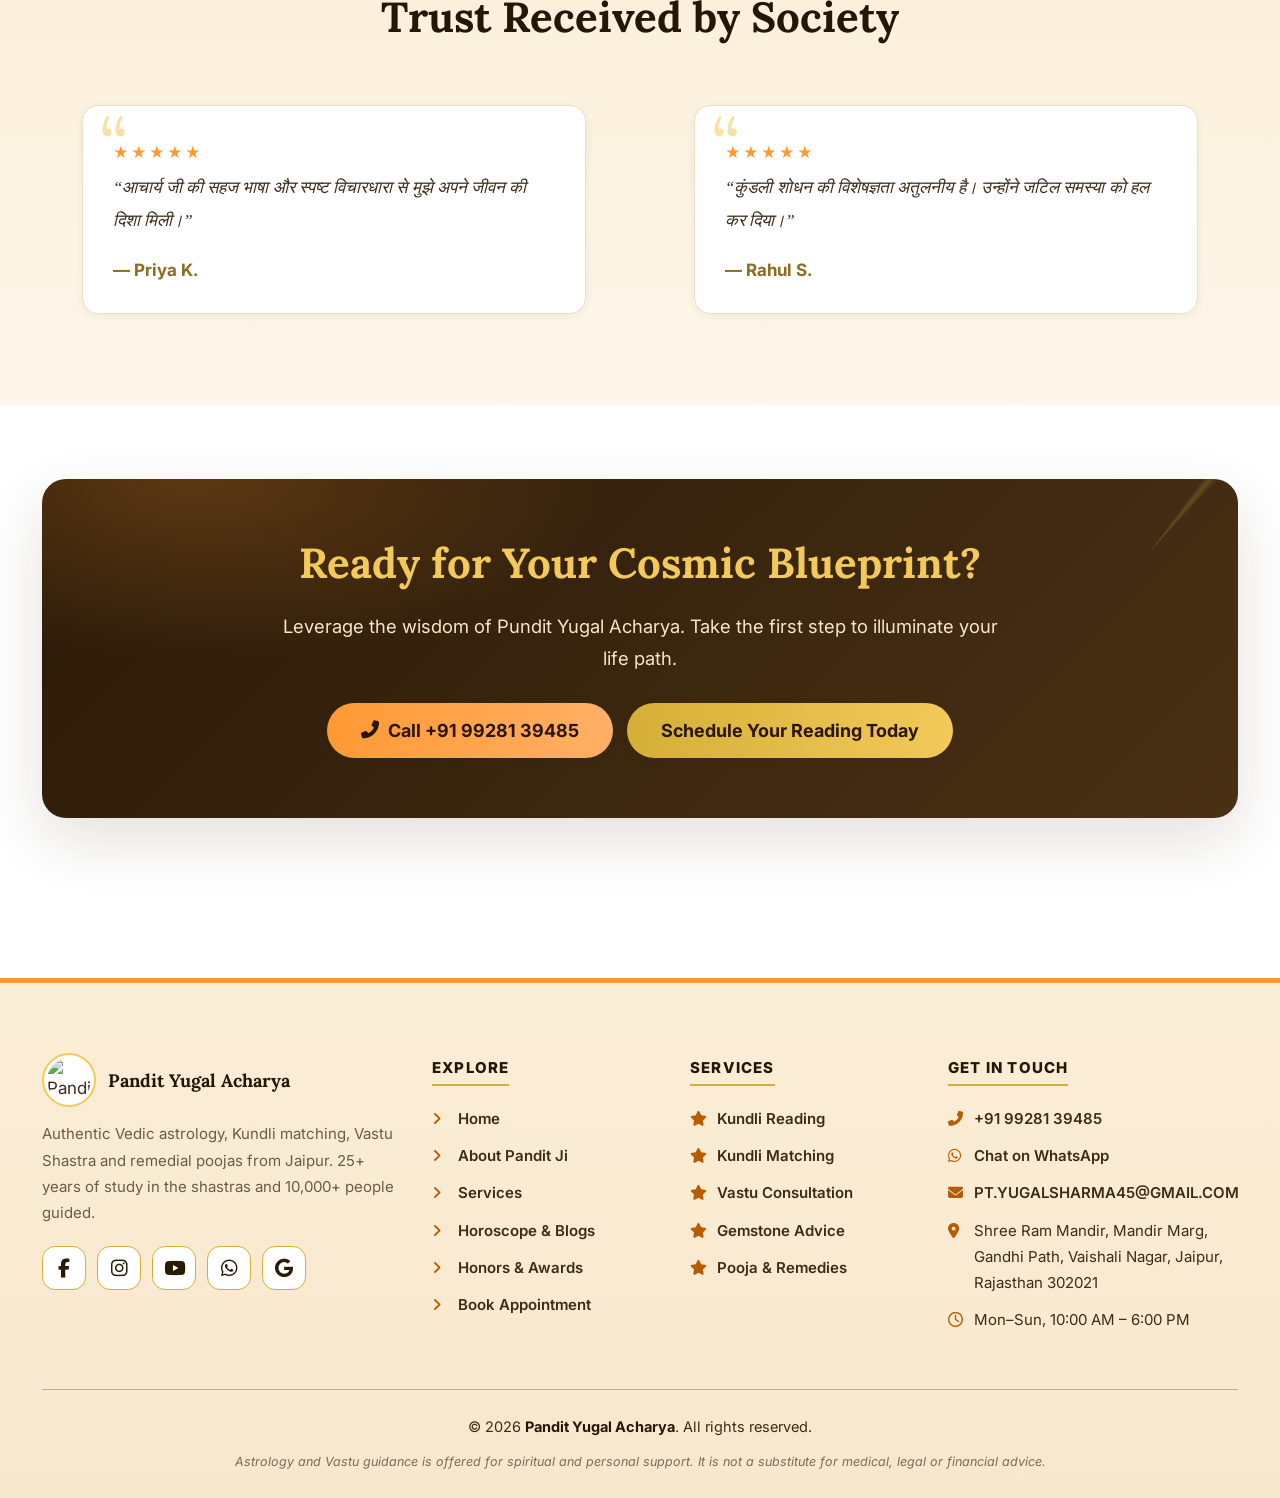
==== commit 4a39b8ca: "Update about.html" ====
--- a/about.html
+++ b/about.html
@@ -1,6 +1,15 @@
 <!DOCTYPE html>
 <html lang="en">
 <head>
+  <!-- Google tag (gtag.js) -->
+<script async src="https://www.googletagmanager.com/gtag/js?id=AW-11418979296"></script>
+<script>
+  window.dataLayer = window.dataLayer || [];
+  function gtag(){dataLayer.push(arguments);}
+  gtag('js', new Date());
+
+  gtag('config', 'AW-11418979296');
+</script>
   <meta charset="UTF-8">
   <meta name="viewport" content="width=device-width, initial-scale=1.0">
   <title>About Pandit Yugal Acharya | Vedic Astrologer, Jaipur</title>
--- a/assets/css/style.css
+++ b/assets/css/style.css
@@ -0,0 +1,793 @@
+/* =============================================================
+   Pt. Yugal Acharya  —  shared design system
+   ONE stylesheet for every page. Edit colours in one place.
+   Sections: 1 palette  2 reset  3 type  4 layout  5 header
+   6 buttons  7 cards  8 home  9 about  10 services  11 honors
+   12 horoscope  13 contact  14 footer  15 callbar  16 reveal
+   17 responsive  18 alternate palettes
+   ============================================================= */
+
+/* ---------- 1. PALETTE ---------------------------------------
+   Active palette: "Temple Daylight" (saffron + gold on cream).
+   Alternate palettes are at the bottom of this file - copy one
+   over the block below to change the whole site instantly.
+   ------------------------------------------------------------ */
+:root{
+  /* brand */
+  --saffron:#ff9933;
+  --saffron-deep:#b85c00;      /* safe for text on cream */
+  --gold:#d4af37;
+  --gold-soft:#f3c95a;
+  --gold-deep:#8a6d1f;         /* safe for text on cream */
+
+  /* surfaces */
+  --cream:#fffdf8;
+  --cream-2:#fdf6ea;
+  --cream-3:#fbeed6;
+  --white:#ffffff;
+  --night:#2a1a08;             /* dark callout / footer accents */
+  --night-2:#3a2610;
+
+  /* text */
+  --ink:#241708;
+  --body:#3d2b18;
+  --muted:#6b5a48;
+  --line:#ecdfc7;
+
+  /* shape */
+  --maxw:1240px;
+  --r-sm:10px;
+  --r:16px;
+  --r-lg:24px;
+  --r-pill:999px;
+
+  /* elevation */
+  --sh-1:0 2px 8px rgba(62,40,12,.06);
+  --sh-2:0 10px 30px rgba(62,40,12,.09);
+  --sh-3:0 22px 60px rgba(62,40,12,.14);
+  --glow:0 0 0 4px rgba(255,153,51,.18);
+
+  /* motion */
+  --t:.28s cubic-bezier(.2,.7,.3,1);
+  --t-slow:.7s cubic-bezier(.2,.7,.3,1);
+
+  /* type */
+  --f-head:'Lora',Georgia,serif;
+  --f-body:'Inter',system-ui,-apple-system,'Segoe UI',Roboto,sans-serif;
+  --f-hi:'Tiro Devanagari Hindi','Lora',serif;
+}
+/* ---------- 2. RESET / BASE --------------------------------- */
+*,*::before,*::after{box-sizing:border-box}
+html{scroll-behavior:smooth;-webkit-text-size-adjust:100%}
+body{
+  margin:0;
+  font-family:var(--f-body);
+  font-size:17px;
+  line-height:1.75;
+  color:var(--body);
+  background:
+    radial-gradient(1200px 600px at 12% -10%,rgba(255,153,51,.10),transparent 60%),
+    radial-gradient(900px 500px at 95% 4%,rgba(212,175,55,.12),transparent 60%),
+    linear-gradient(180deg,var(--cream),var(--cream-2));
+  background-attachment:fixed;
+  overflow-x:hidden;
+  -webkit-font-smoothing:antialiased;
+  -moz-osx-font-smoothing:grayscale;
+}
+img{max-width:100%;height:auto;display:block}
+a{color:var(--saffron-deep)}
+a:focus-visible,button:focus-visible,input:focus-visible,
+select:focus-visible,textarea:focus-visible{
+  outline:3px solid var(--saffron);outline-offset:2px;border-radius:4px
+}
+:lang(hi),.hi{font-family:var(--f-hi);line-height:1.9}
+
+.skip-link{
+  position:absolute;left:-9999px;top:0;z-index:5000;
+  background:var(--night);color:#fff;padding:12px 20px;border-radius:0 0 var(--r-sm) 0;
+  font-weight:700;text-decoration:none
+}
+.skip-link:focus{left:0}
+
+/* ---------- 3. TYPOGRAPHY ----------------------------------- */
+h1,h2,h3,h4,h5,h6{font-family:var(--f-head);color:var(--ink);line-height:1.18;margin:0 0 .5em}
+h1{font-size:clamp(34px,5.2vw,58px);letter-spacing:-.5px}
+h2{font-size:clamp(27px,3.6vw,42px)}
+h3{font-size:clamp(21px,2.2vw,26px)}
+h4{font-size:19px}
+p{margin:0 0 1.1em}
+.lead{font-size:clamp(18px,2vw,22px);color:var(--muted)}
+.text-gold{
+  background:linear-gradient(92deg,var(--gold-deep),var(--gold),var(--saffron),var(--gold));
+  background-size:220% 100%;
+  -webkit-background-clip:text;background-clip:text;color:transparent;
+  animation:shimmer 9s linear infinite
+}
+@keyframes shimmer{to{background-position:220% 0}}
+.eyebrow{
+  display:inline-block;font-family:var(--f-body);font-size:13px;font-weight:700;
+  letter-spacing:.16em;text-transform:uppercase;color:var(--saffron-deep);
+  background:var(--cream-3);border:1px solid var(--line);
+  padding:6px 14px;border-radius:var(--r-pill);margin-bottom:18px
+}
+.section-head{text-align:center;max-width:760px;margin:0 auto 46px}
+.section-head p{color:var(--muted);margin-bottom:0}
+.divider{
+  height:1px;border:0;margin:64px auto;max-width:520px;
+  background:linear-gradient(90deg,transparent,var(--gold-soft),var(--saffron),var(--gold-soft),transparent)
+}
+.divider-om{position:relative;height:34px;margin:64px 0;text-align:center}
+.divider-om::before{
+  content:"";position:absolute;top:17px;left:0;right:0;height:1px;
+  background:linear-gradient(90deg,transparent,var(--line),var(--gold-soft),var(--line),transparent)
+}
+.divider-om span{
+  position:relative;background:var(--cream);padding:0 18px;color:var(--gold-deep);
+  font-size:22px;font-family:var(--f-hi)
+}
+
+/* ---------- 4. LAYOUT --------------------------------------- */
+.container{max-width:var(--maxw);margin:0 auto;padding:0 22px}
+.container-wide{max-width:1440px;margin:0 auto;padding:0 22px}
+main{display:block}
+.section{padding:74px 0}
+.section-sm{padding:48px 0}
+.section-tint{background:linear-gradient(180deg,var(--cream-3),var(--cream-2))}
+.grid{display:grid;gap:28px}
+.g-2{grid-template-columns:repeat(2,1fr)}
+.g-3{grid-template-columns:repeat(3,1fr)}
+.g-auto{grid-template-columns:repeat(auto-fit,minmax(290px,1fr))}
+.center{text-align:center}
+.mandala-bg{
+  position:relative;
+  background-color:var(--cream-3);
+  background-image:
+    radial-gradient(circle at 50% 42%,rgba(255,153,51,.18),transparent 62%),
+    radial-gradient(circle at 50% 42%,rgba(212,175,55,.14) 0 2px,transparent 3px);
+  background-size:auto,26px 26px;
+  border-bottom:1px solid var(--line);
+  overflow:hidden
+}
+.mandala-bg::after{
+  content:"";position:absolute;width:640px;height:640px;right:-200px;top:-220px;
+  border-radius:50%;pointer-events:none;
+  background:conic-gradient(from 0deg,transparent 0 8%,rgba(212,175,55,.16) 9%,transparent 10% 100%);
+  animation:spin 90s linear infinite
+}
+@keyframes spin{to{transform:rotate(360deg)}}
+/* ---------- 5. TOPBAR + HEADER (identical on every page) ---- */
+.topbar{
+  background:linear-gradient(90deg,var(--night),var(--night-2));
+  color:#f4e5c4;font-size:14px
+}
+.topbar-in{display:flex;align-items:center;gap:22px;min-height:40px;flex-wrap:wrap}
+.topbar-item{color:#f4e5c4;text-decoration:none;display:inline-flex;align-items:center;gap:8px}
+.topbar-item i{color:var(--gold-soft)}
+.topbar-call{font-weight:700}
+.topbar-call:hover{color:var(--gold-soft)}
+.topbar-spacer{flex:1}
+.topbar .goog-te-gadget{color:#f4e5c4!important;font-size:0!important;line-height:1!important}
+.topbar .goog-te-gadget .goog-te-combo{
+  margin:0!important;font-size:13px!important;border-radius:var(--r-pill);
+  border:1px solid rgba(244,229,196,.35);background:transparent;color:#f4e5c4;padding:3px 8px
+}
+.topbar .goog-logo-link,.topbar .goog-te-gadget span{display:none!important}
+
+.site-header{
+  position:sticky;top:0;z-index:1000;
+  background:rgba(255,253,248,.86);
+  backdrop-filter:blur(10px);-webkit-backdrop-filter:blur(10px);
+  border-bottom:1px solid var(--line);
+  transition:box-shadow var(--t),padding var(--t)
+}
+.site-header.is-stuck{box-shadow:var(--sh-2)}
+.nav-wrap{display:flex;align-items:center;gap:18px;padding:12px 22px;position:relative}
+.site-header.is-stuck .nav-wrap{padding-top:7px;padding-bottom:7px}
+
+.brand{display:flex;align-items:center;gap:13px;text-decoration:none;flex:0 0 auto}
+.brand-logo{
+  width:62px;height:62px;border-radius:50%;object-fit:contain;
+  background:linear-gradient(135deg,var(--gold),var(--saffron));
+  padding:4px;border:2px solid var(--gold-soft);
+  box-shadow:0 0 0 4px rgba(255,153,51,.12);
+  transition:transform var(--t),box-shadow var(--t)
+}
+.site-header.is-stuck .brand-logo{width:50px;height:50px}
+.brand:hover .brand-logo{transform:rotate(-6deg) scale(1.06);box-shadow:0 0 22px rgba(255,153,51,.5)}
+.brand-text{display:flex;flex-direction:column;line-height:1.15}
+.brand-name{font-family:var(--f-head);font-weight:700;font-size:21px;color:var(--ink);letter-spacing:.2px}
+.brand-sub{font-size:11.5px;letter-spacing:.12em;text-transform:uppercase;color:var(--saffron-deep);font-weight:600}
+.main-nav{display:flex;align-items:center;gap:2px;margin-left:auto}
+.main-nav a{
+  position:relative;padding:9px 13px;border-radius:var(--r-sm);
+  color:var(--ink);text-decoration:none;font-weight:600;font-size:15.5px;
+  white-space:nowrap;transition:color var(--t),background var(--t)
+}
+.main-nav a::after{
+  content:"";position:absolute;left:13px;right:13px;bottom:4px;height:2px;
+  background:linear-gradient(90deg,var(--saffron),var(--gold));
+  transform:scaleX(0);transform-origin:left;transition:transform var(--t);border-radius:2px
+}
+.main-nav a:hover{background:rgba(212,175,55,.10)}
+.main-nav a:hover::after,.main-nav a[aria-current="page"]::after{transform:scaleX(1)}
+.main-nav a[aria-current="page"]{color:var(--saffron-deep)}
+
+.nav-actions{display:flex;align-items:center;gap:9px;flex:0 0 auto}
+.nav-toggle{
+  display:none;width:46px;height:42px;border:1px solid var(--line);background:var(--white);
+  border-radius:var(--r-sm);cursor:pointer;padding:11px 10px;margin-left:auto
+}
+.nav-toggle span{display:block;height:2px;border-radius:2px;background:var(--ink);transition:var(--t)}
+.nav-toggle span+span{margin-top:5px}
+.nav-toggle[aria-expanded="true"] span:nth-child(1){transform:translateY(7px) rotate(45deg)}
+.nav-toggle[aria-expanded="true"] span:nth-child(2){opacity:0}
+.nav-toggle[aria-expanded="true"] span:nth-child(3){transform:translateY(-7px) rotate(-45deg)}
+
+/* ---------- 6. BUTTONS -------------------------------------- */
+.btn{
+  --btn-bg:linear-gradient(92deg,var(--gold),var(--gold-soft));
+  position:relative;display:inline-flex;align-items:center;justify-content:center;gap:9px;
+  padding:14px 26px;border:0;border-radius:var(--r-pill);cursor:pointer;
+  font-family:var(--f-body);font-weight:700;font-size:16px;line-height:1.2;
+  text-decoration:none;color:var(--ink);background:var(--btn-bg);
+  box-shadow:var(--sh-1);overflow:hidden;
+  transition:transform var(--t),box-shadow var(--t),filter var(--t)
+}
+.btn::after{
+  content:"";position:absolute;top:0;left:-120%;width:60%;height:100%;
+  background:linear-gradient(100deg,transparent,rgba(255,255,255,.55),transparent);
+  transform:skewX(-18deg);transition:left .6s ease
+}
+.btn:hover{transform:translateY(-3px);box-shadow:var(--sh-2)}
+.btn:hover::after{left:130%}
+.btn:active{transform:translateY(-1px)}
+.btn-primary{--btn-bg:linear-gradient(92deg,var(--saffron),#ffb066);color:#2a1608}
+.btn-gold{--btn-bg:linear-gradient(92deg,var(--gold),var(--gold-soft));color:#2a1608}
+.btn-dark{--btn-bg:linear-gradient(92deg,var(--night),var(--night-2));color:#ffe9bd}
+.btn-wa{--btn-bg:linear-gradient(92deg,#1faa53,#25d366);color:#06280f}
+.btn-yt{--btn-bg:linear-gradient(92deg,#c8231e,#ee3b32);color:#fff}
+.btn-outline{
+  background:transparent;border:2px solid var(--gold);color:var(--saffron-deep);box-shadow:none
+}
+.btn-outline:hover{background:var(--cream-3)}
+.btn-sm{padding:10px 18px;font-size:14.5px}
+.btn-lg{padding:17px 34px;font-size:18px}
+.btn-block{width:100%}
+.link-arrow{
+  display:inline-flex;align-items:center;gap:7px;font-weight:700;text-decoration:none;
+  color:var(--saffron-deep);border-bottom:2px solid rgba(255,153,51,.4);padding-bottom:2px
+}
+.link-arrow span{transition:transform var(--t)}
+.link-arrow:hover span{transform:translateX(5px)}
+
+/* ---------- 7. CARDS ---------------------------------------- */
+.card{
+  background:var(--white);border:1px solid var(--line);border-radius:var(--r);
+  padding:30px;box-shadow:var(--sh-1);position:relative;
+  transition:transform var(--t),box-shadow var(--t),border-color var(--t)
+}
+.card::before{
+  content:"";position:absolute;inset:0 0 auto 0;height:4px;border-radius:var(--r) var(--r) 0 0;
+  background:linear-gradient(90deg,var(--saffron),var(--gold),var(--gold-soft));
+  opacity:.85
+}
+.card:hover{transform:translateY(-7px);box-shadow:var(--sh-3);border-color:var(--gold-soft)}
+.card h3,.card h4{margin-top:0}
+.card p:last-child{margin-bottom:0}
+.card-flat::before{display:none}
+.icon-badge{
+  width:60px;height:60px;border-radius:18px;display:grid;place-items:center;
+  font-size:27px;margin-bottom:16px;color:var(--saffron-deep);
+  background:linear-gradient(135deg,var(--cream-3),#fff5e0);
+  border:1px solid var(--line);box-shadow:inset 0 1px 0 #fff
+}
+.card:hover .icon-badge{animation:pop .5s ease}
+@keyframes pop{50%{transform:scale(1.14) rotate(-6deg)}}
+.tick-list{list-style:none;padding:0;margin:16px 0 22px}
+.tick-list li{position:relative;padding-left:27px;margin-bottom:9px;color:var(--muted)}
+.tick-list li::before{
+  content:"\2713";position:absolute;left:0;top:0;color:var(--gold-deep);font-weight:800
+}
+/* ---------- 8. HOME ----------------------------------------- */
+.hero{display:grid;grid-template-columns:1.08fr .92fr;gap:48px;align-items:center;padding:72px 0 92px}
+.hero h1{margin-bottom:14px}
+.hero h1 .sub{display:block;font-size:.56em;font-weight:400;color:var(--saffron-deep);margin-top:8px}
+.hero-cta{display:flex;flex-wrap:wrap;gap:14px;align-items:center;margin-top:26px}
+.hero-note{display:flex;flex-wrap:wrap;gap:8px 20px;margin-top:24px;font-size:15px;color:var(--muted)}
+.hero-note span{display:inline-flex;align-items:center;gap:7px}
+.hero-note i{color:var(--gold-deep)}
+.hero-media{position:relative;display:flex;justify-content:center}
+.hero-media img{
+  width:100%;max-width:470px;border-radius:var(--r-lg);
+  box-shadow:0 22px 60px rgba(62,40,12,.22),0 0 0 6px var(--white),0 0 0 9px var(--gold-soft);
+  transition:transform var(--t-slow)
+}
+.hero-media:hover img{transform:translateY(-8px)}
+.hero-badge{
+  position:absolute;bottom:-16px;left:50%;transform:translateX(-50%);
+  background:var(--white);border:1px solid var(--line);border-radius:var(--r-pill);
+  padding:10px 20px;box-shadow:var(--sh-2);font-weight:700;font-size:14.5px;color:var(--ink);
+  display:inline-flex;align-items:center;gap:9px;white-space:nowrap
+}
+.hero-badge i{color:var(--saffron)}
+
+.stat-strip{
+  display:grid;grid-template-columns:repeat(4,1fr);gap:10px;
+  background:var(--white);border:1px solid var(--line);border-radius:var(--r-lg);
+  box-shadow:var(--sh-2);padding:28px 18px;margin-top:-46px;position:relative;z-index:5
+}
+.stat{text-align:center;padding:6px 10px;border-right:1px solid var(--line)}
+.stat:last-child{border-right:0}
+.stat b{
+  display:block;font-family:var(--f-head);font-size:clamp(28px,3.4vw,40px);
+  line-height:1.1;color:var(--saffron-deep)
+}
+.stat span{font-size:14.5px;font-weight:600;color:var(--muted)}
+
+.split{display:grid;grid-template-columns:.85fr 1.15fr;gap:56px;align-items:center}
+.split-media img{
+  width:100%;max-width:400px;border-radius:var(--r-lg);
+  border:6px solid var(--white);box-shadow:var(--sh-3);
+  transition:transform var(--t-slow)
+}
+.split-media img:hover{transform:scale(1.03)}
+.pill{
+  display:inline-block;background:var(--cream-3);border:1px solid var(--gold-soft);
+  color:var(--gold-deep);font-weight:700;font-size:13.5px;letter-spacing:.05em;
+  padding:6px 15px;border-radius:var(--r-pill);margin-bottom:16px
+}
+.video-grid{display:grid;grid-template-columns:repeat(auto-fit,minmax(320px,1fr));gap:26px}
+.video-card{
+  background:var(--white);border:1px solid var(--line);border-radius:var(--r);
+  padding:12px;box-shadow:var(--sh-1);transition:transform var(--t),box-shadow var(--t)
+}
+.video-card:hover{transform:translateY(-6px);box-shadow:var(--sh-3)}
+.ratio-16x9{position:relative;width:100%;padding-top:56.25%;border-radius:var(--r-sm);overflow:hidden;background:var(--cream-3)}
+.ratio-16x9 iframe{position:absolute;inset:0;width:100%;height:100%;border:0}
+
+.quote-card{
+  background:var(--white);border:1px solid var(--line);border-radius:var(--r);
+  padding:34px 30px 28px;box-shadow:var(--sh-1);position:relative;
+  transition:transform var(--t),box-shadow var(--t)
+}
+.quote-card::before{
+  content:"\201C";position:absolute;top:2px;left:16px;font-family:var(--f-head);
+  font-size:74px;line-height:1;color:var(--gold-soft);opacity:.55
+}
+.quote-card:hover{transform:translateY(-6px);box-shadow:var(--sh-2)}
+.quote-card p{font-style:italic;color:var(--body);position:relative}
+.stars{color:var(--saffron);letter-spacing:2px;font-size:15px;margin-bottom:6px}
+.quote-card cite{display:block;font-style:normal;font-weight:700;color:var(--gold-deep);margin-top:12px}
+
+.callout{
+  background:
+    radial-gradient(700px 300px at 12% 0%,rgba(255,153,51,.22),transparent 60%),
+    linear-gradient(135deg,var(--night),#4a3115);
+  color:#fff6e4;border-radius:var(--r-lg);padding:60px 44px;text-align:center;
+  box-shadow:var(--sh-3);position:relative;overflow:hidden
+}
+.callout::before{
+  content:"";position:absolute;inset:-40% -10% auto auto;width:420px;height:420px;border-radius:50%;
+  background:conic-gradient(from 0deg,transparent 0 10%,rgba(243,201,90,.20) 11%,transparent 12% 100%);
+  animation:spin 60s linear infinite
+}
+.callout h2{color:var(--gold-soft);position:relative}
+.callout p{max-width:720px;margin:0 auto 28px;color:#f6e6c8;font-size:18.5px;position:relative}
+.callout .btn{position:relative}
+.callout-actions{display:flex;flex-wrap:wrap;gap:14px;justify-content:center;position:relative}
+/* ---------- 9. ABOUT ---------------------------------------- */
+.page-hero{padding:58px 0 66px;text-align:center}
+.page-hero h1{margin-bottom:12px}
+.page-hero p{max-width:820px;margin:0 auto;color:var(--muted);font-size:19px}
+.crumbs{font-size:14px;color:var(--muted);margin-bottom:14px}
+.crumbs a{color:var(--muted);text-decoration:none}
+.crumbs a:hover{color:var(--saffron-deep)}
+
+.orb{
+  position:relative;width:min(430px,84vw);aspect-ratio:1;margin:0 auto;
+  display:grid;place-items:center;border-radius:50%;
+  background:radial-gradient(circle at 50% 45%,var(--cream-3),var(--cream) 72%);
+  box-shadow:var(--sh-2)
+}
+.orb::before{
+  content:"";position:absolute;inset:-6px;border-radius:50%;
+  background:conic-gradient(from 0deg,var(--gold),var(--saffron),var(--gold-soft),var(--gold));
+  filter:blur(11px);opacity:.55;animation:spin 22s linear infinite
+}
+.orb::after{
+  content:"";position:absolute;width:38%;height:38%;border-radius:50%;
+  background:radial-gradient(circle,rgba(255,153,51,.6),transparent 70%);
+  filter:blur(26px);animation:breathe 4.5s ease-in-out infinite alternate
+}
+@keyframes breathe{from{transform:scale(.9);opacity:.55}to{transform:scale(1.12);opacity:.85}}
+.orb img{
+  position:relative;z-index:2;width:78%;aspect-ratio:1;border-radius:50%;
+  object-fit:cover;object-position:top center;
+  border:11px solid var(--gold);outline:5px solid var(--white)
+}
+
+.timeline{position:relative;max-width:880px;margin:0 auto;padding:6px 0}
+.timeline::before{
+  content:"";position:absolute;top:0;bottom:0;left:50%;width:3px;margin-left:-1.5px;
+  background:linear-gradient(180deg,transparent,var(--gold),var(--gold-soft),transparent)
+}
+.tl-item{position:relative;width:50%;padding:0 42px 34px 0}
+.tl-item:nth-child(even){margin-left:50%;padding:0 0 34px 42px}
+.tl-dot{
+  position:absolute;top:20px;right:-9px;width:18px;height:18px;border-radius:50%;
+  background:var(--saffron);border:3px solid var(--white);box-shadow:0 0 0 4px rgba(255,153,51,.22);z-index:2
+}
+.tl-item:nth-child(even) .tl-dot{right:auto;left:-9px}
+.tl-body{
+  background:var(--white);border:1px solid var(--line);border-radius:var(--r);
+  padding:22px 24px;box-shadow:var(--sh-1);transition:transform var(--t),box-shadow var(--t)
+}
+.tl-body:hover{transform:translateY(-4px);box-shadow:var(--sh-2)}
+.tl-body h4{margin:0 0 6px}
+.tl-body p{margin:0;color:var(--muted);font-size:16px}
+.step-card{
+  background:var(--white);border:1px solid var(--line);border-left:5px solid var(--gold-soft);
+  border-radius:var(--r);padding:26px;box-shadow:var(--sh-1);
+  transition:transform var(--t),box-shadow var(--t),border-left-color var(--t)
+}
+.step-card:hover{transform:translateY(-6px);box-shadow:var(--sh-2);border-left-color:var(--saffron)}
+.step-card h4{display:flex;align-items:center;gap:12px;margin:0 0 10px;font-size:20px}
+.step-num{
+  flex:0 0 auto;width:36px;height:36px;border-radius:50%;display:grid;place-items:center;
+  background:linear-gradient(135deg,var(--saffron),var(--gold));color:#fff;
+  font-family:var(--f-body);font-size:16px;font-weight:800
+}
+.step-card p{margin:0;color:var(--muted)}
+
+/* ---------- 10. SERVICES ------------------------------------ */
+.svc-grid{display:grid;grid-template-columns:repeat(auto-fit,minmax(330px,1fr));gap:30px}
+.svc-card{display:flex;flex-direction:column;justify-content:space-between}
+.svc-card .btn{margin-top:auto;align-self:flex-start}
+.price-note{font-size:14.5px;color:var(--muted);margin-top:14px}
+
+/* ---------- 11. HONORS GALLERY ------------------------------ */
+.gallery{display:grid;grid-template-columns:repeat(auto-fill,minmax(250px,1fr));gap:22px}
+.shot{
+  position:relative;border-radius:var(--r);overflow:hidden;cursor:zoom-in;
+  background:var(--night);border:1px solid var(--line);box-shadow:var(--sh-1);
+  transition:transform var(--t),box-shadow var(--t)
+}
+.shot img{width:100%;height:262px;object-fit:cover;transition:transform .6s ease,filter var(--t)}
+.shot figcaption{
+  position:absolute;inset:auto 0 0 0;padding:26px 14px 12px;
+  background:linear-gradient(180deg,transparent,rgba(30,18,6,.86));
+  color:#ffeecd;font-size:14px;font-weight:600;
+  transform:translateY(6px);opacity:0;transition:var(--t)
+}
+.shot:hover{transform:translateY(-6px) scale(1.02);box-shadow:var(--sh-3);z-index:2}
+.shot:hover img{transform:scale(1.08)}
+.shot:hover figcaption,.shot:focus-within figcaption{transform:none;opacity:1}
+.shot::after{
+  content:"\f00e";font-family:"Font Awesome 6 Free";font-weight:900;
+  position:absolute;top:12px;right:12px;width:34px;height:34px;border-radius:50%;
+  display:grid;place-items:center;background:rgba(255,253,248,.9);color:var(--saffron-deep);
+  opacity:0;transform:scale(.7);transition:var(--t)
+}
+.shot:hover::after{opacity:1;transform:none}
+.lightbox{
+  position:fixed;inset:0;z-index:3000;display:none;place-items:center;padding:26px;
+  background:rgba(24,14,4,.94);backdrop-filter:blur(4px)
+}
+.lightbox.is-open{display:grid}
+.lightbox img{
+  max-width:min(940px,94vw);max-height:78vh;border-radius:var(--r);
+  box-shadow:0 30px 90px rgba(0,0,0,.6);animation:lbIn .45s cubic-bezier(.2,.8,.3,1)
+}
+@keyframes lbIn{from{transform:scale(.86);opacity:0}to{transform:none;opacity:1}}
+.lightbox-cap{color:#ffeecd;text-align:center;margin-top:16px;font-weight:600}
+.lightbox-close{
+  position:absolute;top:18px;right:22px;width:46px;height:46px;border-radius:50%;
+  border:1px solid rgba(255,255,255,.3);background:rgba(0,0,0,.3);color:#fff;
+  font-size:26px;line-height:1;cursor:pointer
+}
+.lightbox-close:hover{background:var(--saffron);color:#2a1608}
+
+/* ---------- 12. HOROSCOPE + BLOG ---------------------------- */
+.horo-layout{display:grid;grid-template-columns:1.15fr .85fr;gap:34px}
+.panel{
+  background:var(--white);border:1px solid var(--line);border-radius:var(--r);
+  padding:28px;box-shadow:var(--sh-1)
+}
+.zodiac-grid{display:grid;grid-template-columns:repeat(4,1fr);gap:12px}
+.zodiac-btn{
+  padding:15px 8px;border:1px solid var(--line);background:var(--cream);border-radius:14px;
+  cursor:pointer;text-align:center;font-family:var(--f-body);font-weight:600;font-size:14px;
+  color:var(--ink);transition:var(--t)
+}
+.zodiac-btn i,.zodiac-btn .sym{display:block;font-size:24px;color:var(--saffron-deep);margin-bottom:4px}
+.zodiac-btn:hover{transform:translateY(-4px);border-color:var(--gold);box-shadow:var(--sh-1);background:#fff}
+.zodiac-btn.is-active{
+  background:linear-gradient(135deg,var(--cream-3),#fff5e0);
+  border-color:var(--saffron);box-shadow:var(--glow)
+}
+.horo-out{
+  background:linear-gradient(160deg,var(--cream-3),var(--cream-2));
+  border:1px solid var(--gold-soft);border-radius:var(--r);padding:30px;
+  position:sticky;top:120px;box-shadow:var(--sh-1)
+}
+.horo-out h2{margin-top:0}
+.spinner{display:inline-block;width:18px;height:18px;border:3px solid var(--gold-soft);
+  border-top-color:var(--saffron-deep);border-radius:50%;animation:spin .8s linear infinite;vertical-align:-3px}
+.blog-layout{display:grid;grid-template-columns:290px 1fr;gap:34px}
+.sidebar{align-self:start;position:sticky;top:120px}
+.search-box{
+  width:100%;padding:13px 15px;border:1px solid var(--line);border-radius:var(--r-sm);
+  font-family:var(--f-body);font-size:16px;background:var(--cream);margin-bottom:22px
+}
+.cat-list{list-style:none;padding:0;margin:0}
+.cat-list li{
+  padding:11px 15px;margin-bottom:8px;border:1px solid var(--line);border-radius:var(--r-sm);
+  background:var(--cream);cursor:pointer;font-weight:600;font-size:15px;transition:var(--t)
+}
+.cat-list li:hover{border-color:var(--gold);transform:translateX(4px)}
+.cat-list li.is-active{background:var(--cream-3);border-color:var(--saffron);color:var(--saffron-deep)}
+.post{border-bottom:1px solid var(--line);padding:26px 0}
+.post:last-child{border-bottom:0}
+.post h3{margin:10px 0 8px}
+.post-meta{display:flex;justify-content:space-between;align-items:center;gap:12px;flex-wrap:wrap}
+.tag{
+  font-size:11.5px;font-weight:800;letter-spacing:.08em;text-transform:uppercase;
+  background:var(--cream-3);border:1px solid var(--line);color:var(--gold-deep);
+  padding:4px 11px;border-radius:var(--r-pill)
+}
+.post-date{font-size:13.5px;font-weight:700;color:var(--saffron-deep)}
+.skeleton{height:16px;border-radius:6px;margin:10px 0;
+  background:linear-gradient(90deg,var(--cream-3) 25%,#fff 37%,var(--cream-3) 63%);
+  background-size:400% 100%;animation:sk 1.3s ease infinite}
+@keyframes sk{from{background-position:100% 0}to{background-position:0 0}}
+
+.sheet-back{position:fixed;inset:0;background:rgba(28,16,4,.6);z-index:2050;display:none}
+.sheet{
+  position:fixed;top:50%;left:50%;transform:translate(-50%,-50%) scale(.92);
+  width:min(540px,92vw);background:var(--white);border-radius:var(--r-lg);
+  border-top:7px solid var(--saffron);box-shadow:0 30px 90px rgba(28,16,4,.34);
+  padding:32px;z-index:2100;display:none;transition:transform var(--t)
+}
+body.sheet-open .sheet-back{display:block}
+body.sheet-open .sheet{display:block;transform:translate(-50%,-50%) scale(1)}
+.switcher{display:flex;background:var(--cream-2);padding:6px;border-radius:var(--r-pill);margin-bottom:24px}
+.switcher button{
+  flex:1;padding:12px;border:0;background:none;border-radius:var(--r-pill);
+  font-family:var(--f-body);font-weight:700;font-size:16px;cursor:pointer;color:var(--muted)
+}
+.switcher button.is-active{background:var(--saffron);color:#fff;box-shadow:var(--sh-1)}
+/* ---------- 13. CONTACT / FORMS ----------------------------- */
+.contact-grid{display:grid;grid-template-columns:1fr 1.05fr;gap:40px;align-items:start}
+.info-row{display:flex;gap:15px;align-items:flex-start;margin-bottom:20px}
+.info-ico{
+  flex:0 0 auto;width:46px;height:46px;border-radius:14px;display:grid;place-items:center;
+  background:linear-gradient(135deg,var(--cream-3),#fff5e0);border:1px solid var(--line);
+  color:var(--saffron-deep);font-size:19px
+}
+.info-row b{display:block;color:var(--ink)}
+.info-row a{color:var(--body);text-decoration:none;font-weight:600}
+.info-row a:hover{color:var(--saffron-deep)}
+.form-wrap{
+  background:linear-gradient(170deg,var(--cream-3),var(--cream-2));
+  border:1px solid var(--gold-soft);border-radius:var(--r-lg);padding:32px;box-shadow:var(--sh-2)
+}
+.tabs{display:flex;gap:6px;background:rgba(255,255,255,.6);padding:5px;border-radius:var(--r-pill);margin-bottom:22px}
+.tab{
+  flex:1;padding:11px 8px;border:0;background:none;border-radius:var(--r-pill);cursor:pointer;
+  font-family:var(--f-body);font-weight:700;font-size:15px;color:var(--muted);transition:var(--t)
+}
+.tab.is-active{background:var(--white);color:var(--saffron-deep);box-shadow:var(--sh-1)}
+.field{margin-bottom:17px}
+.field label{display:block;margin-bottom:7px;font-weight:600;font-size:15px;color:var(--ink)}
+.field input,.field select,.field textarea{
+  width:100%;padding:13px 14px;border:1px solid var(--line);border-radius:var(--r-sm);
+  font-family:var(--f-body);font-size:16px;background:var(--white);color:var(--body);
+  transition:border-color var(--t),box-shadow var(--t)
+}
+.field textarea{min-height:96px;resize:vertical}
+.field input:focus,.field select:focus,.field textarea:focus{
+  border-color:var(--saffron);box-shadow:var(--glow);outline:none
+}
+.field-row{display:grid;grid-template-columns:1fr 1fr;gap:14px}
+.form-note{font-size:13.5px;color:var(--muted);margin-top:12px;text-align:center}
+.form-msg{
+  display:none;margin-top:16px;padding:15px 17px;border-radius:var(--r-sm);font-weight:600;
+  border:1px solid var(--gold-soft);background:#fff8e8;color:var(--ink)
+}
+.form-msg.is-on{display:block;animation:msgIn .4s ease}
+@keyframes msgIn{from{opacity:0;transform:translateY(-6px)}to{opacity:1;transform:none}}
+.hp{position:absolute;left:-9999px}
+form[data-busy="1"] button[type=submit]{opacity:.65;pointer-events:none}
+.pay-block{
+  background:var(--cream);border:2px dashed var(--gold);border-radius:var(--r-lg);
+  padding:38px 26px;text-align:center;box-shadow:var(--sh-1)
+}
+.qr-card{
+  background:var(--white);border:1px solid var(--line);border-radius:var(--r);
+  padding:18px;max-width:320px;margin:20px auto;box-shadow:var(--sh-1)
+}
+.qr-card img{width:250px;height:250px;object-fit:contain;margin:0 auto 12px;border-radius:var(--r-sm)}
+.map-wrap{
+  border-radius:var(--r-lg);overflow:hidden;border:5px solid var(--white);
+  box-shadow:var(--sh-3);background:var(--cream-3)
+}
+.map-wrap iframe{width:100%;height:420px;border:0;display:block}
+
+/* ---------- 14. FOOTER (identical on every page) ------------ */
+.site-footer{
+  position:relative;margin-top:86px;padding:70px 0 26px;
+  background:linear-gradient(180deg,var(--cream-3),#f7e7cd);
+  border-top:5px solid var(--saffron);color:var(--body)
+}
+.site-footer::before{
+  content:"";position:absolute;inset:0;pointer-events:none;opacity:.2;
+  background-image:radial-gradient(var(--gold) .6px,transparent .6px);background-size:26px 26px
+}
+.footer-grid{
+  position:relative;display:grid;grid-template-columns:1.6fr 1fr 1fr 1.25fr;gap:38px
+}
+.footer-col h4{
+  font-family:var(--f-body);font-size:15px;font-weight:800;letter-spacing:.08em;
+  text-transform:uppercase;color:var(--ink);margin:0 0 20px;padding-bottom:7px;
+  border-bottom:2px solid var(--gold);display:inline-block
+}
+.footer-col p{font-size:15px;color:var(--muted)}
+.footer-col ul{list-style:none;padding:0;margin:0}
+.footer-col li{display:flex;gap:10px;align-items:flex-start;margin-bottom:11px;font-size:15px}
+.footer-col li i{color:var(--saffron-deep);margin-top:5px;flex:0 0 16px}
+.footer-col a{color:var(--body);text-decoration:none;font-weight:600;transition:var(--t)}
+.footer-col a:hover{color:var(--saffron-deep);transform:translateX(4px);display:inline-block}
+.footer-brand{display:flex;align-items:center;gap:12px;margin-bottom:14px}
+.footer-brand img{width:54px;height:54px;border-radius:50%;border:2px solid var(--gold-soft);background:var(--white);padding:3px}
+.footer-brand b{font-family:var(--f-head);font-size:18px;color:var(--ink)}
+.social-row{display:flex;gap:11px;margin-top:20px;flex-wrap:wrap}
+.social-row a{
+  width:44px;height:44px;border-radius:13px;display:grid;place-items:center;
+  background:var(--white);border:1px solid var(--gold);color:var(--night);font-size:19px;
+  transition:var(--t)
+}
+.social-row a:hover{background:var(--saffron);color:#fff;transform:translateY(-5px) rotate(-6deg)}
+.footer-bottom{
+  position:relative;margin-top:44px;padding-top:24px;border-top:1px solid var(--gold);
+  text-align:center;font-size:14.5px
+}
+.footer-bottom strong{color:var(--ink)}
+.footer-disclaimer{
+  max-width:900px;margin:12px auto 0;font-size:12.5px;line-height:1.7;
+  color:#7a6b58;font-style:italic
+}
+
+/* ---------- 15. STICKY CALL BAR + TO TOP -------------------- */
+.callbar{
+  position:fixed;left:0;right:0;bottom:0;z-index:1200;display:none;
+  box-shadow:0 -4px 20px rgba(28,16,4,.22)
+}
+.callbar a{
+  flex:1;display:flex;align-items:center;justify-content:center;gap:9px;
+  padding:15px 8px;text-decoration:none;font-weight:800;font-size:16px;color:#fff
+}
+.callbar .cb-call{background:linear-gradient(92deg,#b85c00,var(--saffron));color:#fff}
+.callbar .cb-wa{background:linear-gradient(92deg,#128c3e,#25d366)}
+.to-top{
+  position:fixed;right:18px;bottom:22px;z-index:1150;width:48px;height:48px;border-radius:50%;
+  border:1px solid var(--gold);background:var(--white);color:var(--saffron-deep);font-size:18px;
+  cursor:pointer;box-shadow:var(--sh-2);opacity:0;transform:translateY(14px);pointer-events:none;
+  transition:var(--t)
+}
+.to-top.is-on{opacity:1;transform:none;pointer-events:auto}
+.to-top:hover{background:var(--saffron);color:#fff}
+
+/* ---------- 16. SCROLL REVEAL (data-aos compatible) --------- */
+html.reveal-on [data-aos]{opacity:0;transition:opacity var(--t-slow),transform var(--t-slow)}
+html.reveal-on [data-aos="fade-up"]{transform:translateY(30px)}
+html.reveal-on [data-aos="fade-down"]{transform:translateY(-28px)}
+html.reveal-on [data-aos="fade-right"]{transform:translateX(-36px)}
+html.reveal-on [data-aos="fade-left"]{transform:translateX(36px)}
+html.reveal-on [data-aos="zoom-in"]{transform:scale(.93)}
+html.reveal-on [data-aos="zoom-out"]{transform:scale(1.07)}
+html.reveal-on [data-aos="zoom-in-up"]{transform:translateY(26px) scale(.93)}
+html.reveal-on [data-aos="flip-up"]{transform:perspective(900px) rotateX(16deg) translateY(22px)}
+html.reveal-on [data-aos].is-in{opacity:1;transform:none}
+/* ---------- 17. RESPONSIVE ---------------------------------- */
+.nav-cta-mobile{display:none}
+
+@media (max-width:1100px){
+  .nav-toggle{display:block;order:3}
+  .nav-actions{order:2;margin-left:auto}
+  .main-nav{
+    order:4;position:absolute;top:100%;left:0;right:0;
+    flex-direction:column;align-items:stretch;gap:2px;margin:0;
+    background:var(--white);border-top:1px solid var(--line);
+    box-shadow:var(--sh-3);padding:12px;
+    max-height:0;overflow:hidden;opacity:0;visibility:hidden;
+    transition:max-height .38s ease,opacity var(--t),visibility var(--t)
+  }
+  .main-nav.is-open{max-height:78vh;overflow-y:auto;opacity:1;visibility:visible}
+  .main-nav a{padding:14px 16px;font-size:16.5px;border-radius:var(--r-sm)}
+  .main-nav a::after{display:none}
+  .main-nav a[aria-current="page"]{background:var(--cream-3)}
+  .nav-cta-mobile{display:flex;margin-top:10px}
+  .nav-actions .btn-gold{display:none}
+  .hero{grid-template-columns:1fr;gap:34px;padding:44px 0 66px;text-align:center}
+  .hero-cta,.hero-note{justify-content:center}
+  .hero-media{order:-1}
+  .split,.contact-grid,.horo-layout,.blog-layout{grid-template-columns:1fr;gap:32px}
+  .split-media,.split-media img{margin:0 auto}
+  .sidebar,.horo-out{position:static}
+  .footer-grid{grid-template-columns:1fr 1fr;gap:30px}
+}
+
+@media (max-width:860px){
+  body{padding-bottom:58px}
+  .callbar{display:flex}
+  .to-top{bottom:76px}
+  .stat-strip{grid-template-columns:repeat(2,1fr);margin-top:-24px;gap:4px}
+  .stat:nth-child(2){border-right:0}
+  .stat{border-bottom:1px solid var(--line);padding-bottom:14px}
+  .stat:nth-child(3),.stat:nth-child(4){border-bottom:0;padding-top:14px}
+  .g-2,.g-3{grid-template-columns:1fr}
+  .timeline::before{left:9px}
+  .tl-item,.tl-item:nth-child(even){width:100%;margin-left:0;padding:0 0 28px 38px}
+  .tl-dot,.tl-item:nth-child(even) .tl-dot{left:0;right:auto}
+  .callout{padding:44px 22px}
+  .zodiac-grid{grid-template-columns:repeat(3,1fr)}
+  .field-row{grid-template-columns:1fr}
+  .footer-grid{grid-template-columns:1fr;text-align:center}
+  .footer-col h4{display:inline-block}
+  .footer-col li,.social-row,.footer-brand{justify-content:center}
+  .map-wrap iframe{height:320px}
+}
+@media (max-width:600px){
+  body{font-size:16.5px}
+  .container,.container-wide{padding:0 16px}
+  .nav-wrap{padding:10px 16px;gap:10px}
+  .brand-logo{width:52px;height:52px}
+  .brand-name{font-size:17px}
+  .brand-sub{font-size:10px}
+  .topbar-in{gap:14px;font-size:12.5px;justify-content:center}
+  .topbar-item.hide-xs{display:none}
+  .section{padding:52px 0}
+  .card,.panel,.form-wrap{padding:22px}
+  .zodiac-grid{grid-template-columns:repeat(2,1fr)}
+  .qr-card img{width:210px;height:210px}
+  .shot img{height:220px}
+}
+
+/* ---------- ACCESSIBILITY: reduced motion ------------------- */
+@media (prefers-reduced-motion:reduce){
+  html{scroll-behavior:auto}
+  *,*::before,*::after{
+    animation-duration:.001ms!important;animation-iteration-count:1!important;
+    transition-duration:.001ms!important
+  }
+  html.reveal-on [data-aos]{opacity:1!important;transform:none!important}
+}
+
+/* ---------- 18. ALTERNATE PALETTES --------------------------
+   Want a different look? Copy ONE block below over the matching
+   lines inside :root at the top of this file. Nothing else changes.
+
+   A) "Temple Daylight"  (currently active - warm saffron & gold)
+      --saffron:#ff9933; --saffron-deep:#b85c00;
+      --gold:#d4af37;    --gold-soft:#f3c95a; --gold-deep:#8a6d1f;
+      --cream:#fffdf8;   --cream-2:#fdf6ea;   --cream-3:#fbeed6;
+      --night:#2a1a08;   --night-2:#3a2610;
+
+   B) "Royal Jaipur"  (deep maroon + gold, very premium)
+      --saffron:#c8102e; --saffron-deep:#8e0b20;
+      --gold:#c9a227;    --gold-soft:#e7c65c; --gold-deep:#7c6216;
+      --cream:#fffaf7;   --cream-2:#fdf1ec;   --cream-3:#fae2da;
+      --night:#2b0a10;   --night-2:#43121c;
+
+   C) "Sandalwood Calm"  (soft olive + brass, gentle and modern)
+      --saffron:#d98324; --saffron-deep:#8f5310;
+      --gold:#b08d57;    --gold-soft:#d9bd8b; --gold-deep:#6d5527;
+      --cream:#fdfcf7;   --cream-2:#f6f3e7;   --cream-3:#ece7d2;
+      --night:#22261a;   --night-2:#343a26;
+
+   D) "Night Sky"  (indigo + gold; pair with light text - advanced)
+      --saffron:#f0a03c; --saffron-deep:#c06f0a;
+      --gold:#e0bc5c;    --gold-soft:#f2d98a; --gold-deep:#8c6d1a;
+      --cream:#f7f6fb;   --cream-2:#eeecf6;   --cream-3:#e2dff0;
+      --night:#141031;   --night-2:#221a4d;
+   ----------------------------------------------------------- */
